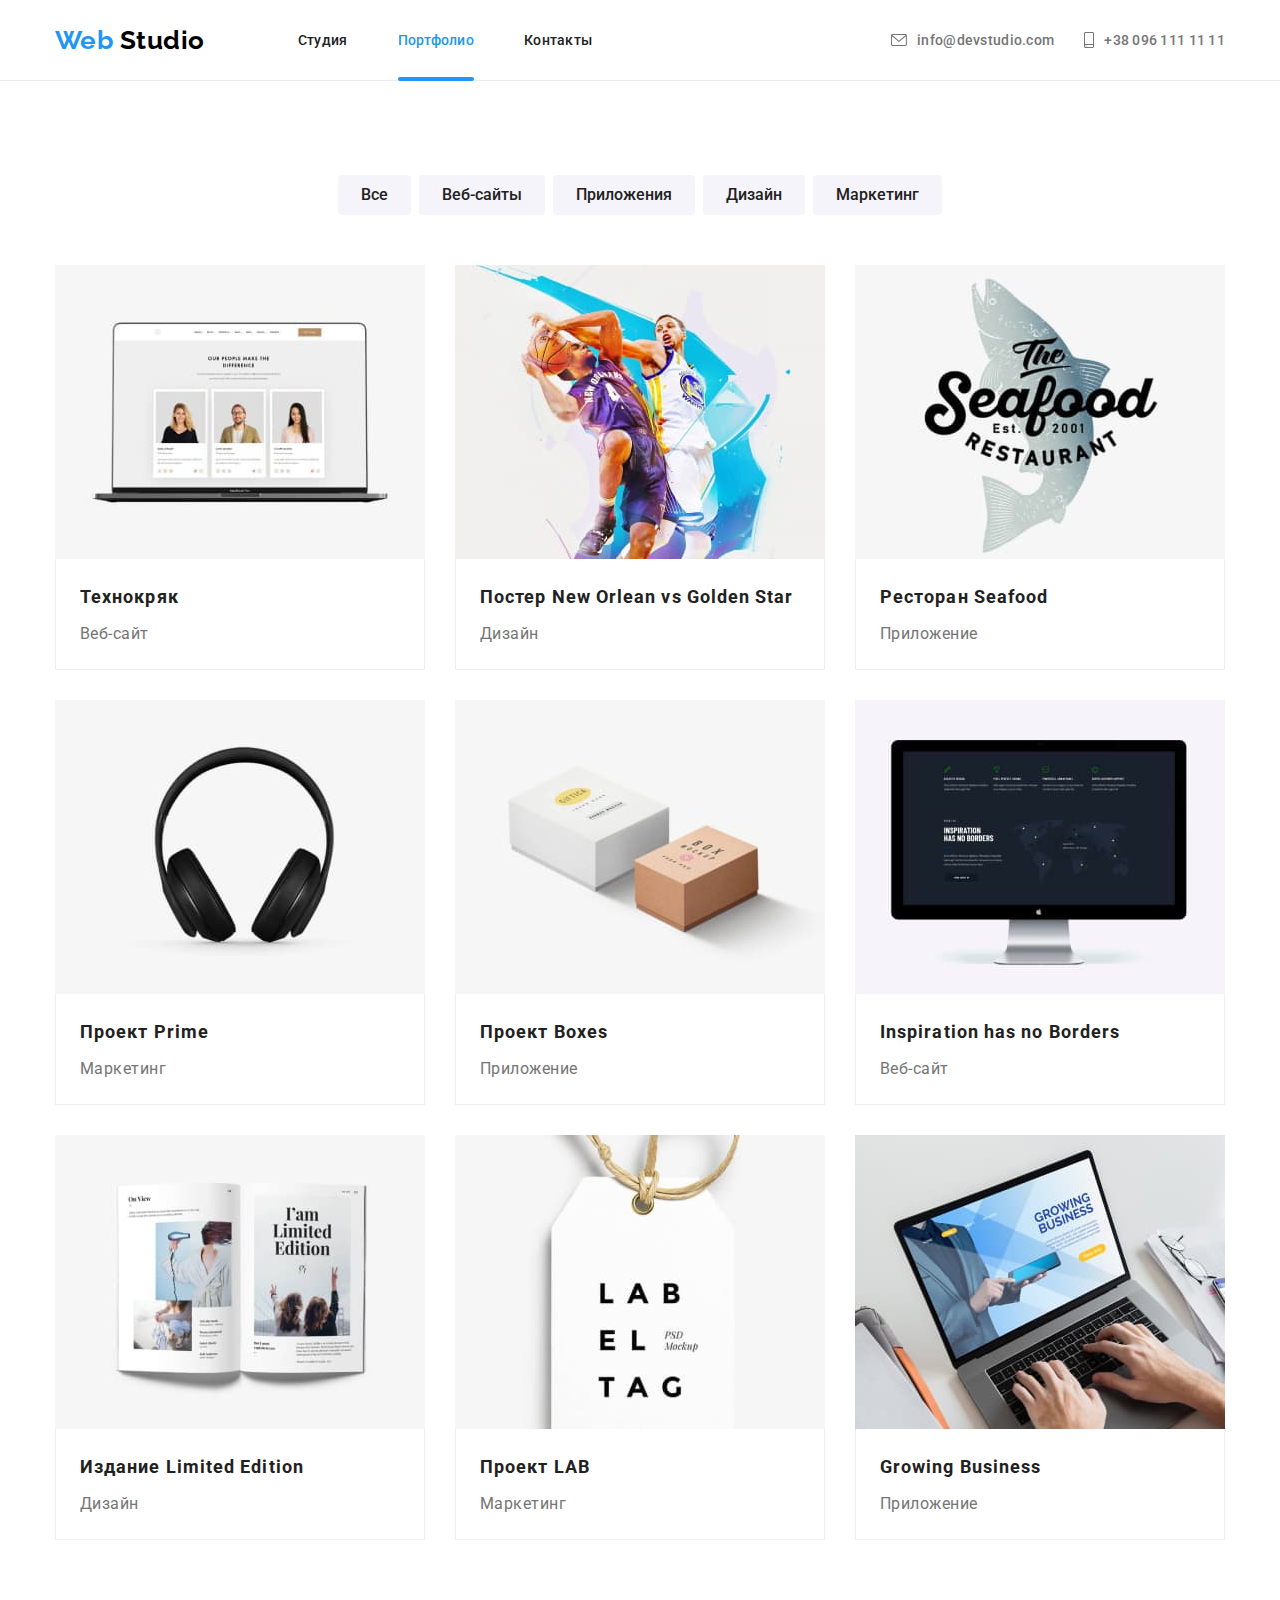
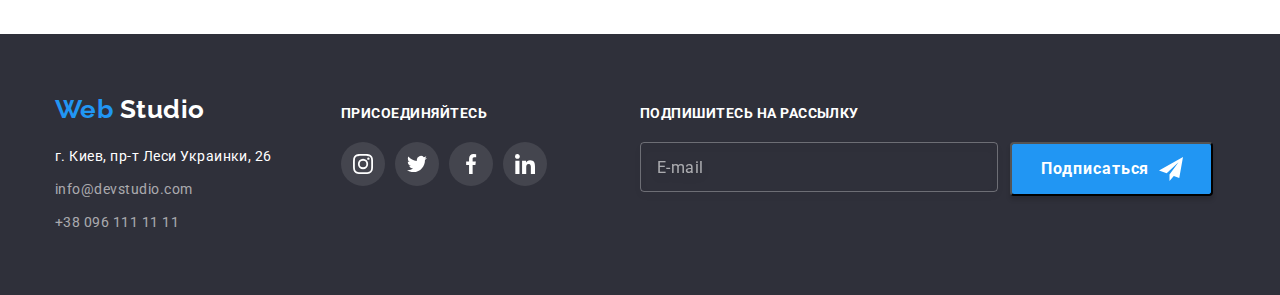
==== portfolio.html @ 5e55ab85 "1" ====
<!DOCTYPE html>
<html lang="ru">

<head>
    <meta charset="UTF-8" />
    <meta name="viewport" content="width=device-width, initial-scale=1.0" />
    <title>Portfolio</title>
    <link
        href="https://fonts.googleapis.com/css2?family=Raleway:wght@700&family=Roboto:wght@400;500;700;900&display=swap"
        rel="stylesheet" />
    <link rel="stylesheet" href="./css/main-portfolio.min.css">
</head>

<body>
    <header>
        <div class="container page-header">
            <nav class="header-nav">
                <a href="./index.html" class="logo-header logo"> <span>Web </span>Studio</a>
                <ul class="site-nav list">
                    <li class="item"><a href="./index.html" class="link">Студия</a></li>
                    <li class="item"><a href="./portfolio.html" class="link current">Портфолио</a></li>
                    <li class="item"><a href="#" class="link">Контакты</a></li>
                </ul>
            </nav>
            <ul class="contacts list">
                <li class="contacts item">
                    <a href="mailto:info@devstudio.com" class="link" target="_blank" rel="noopener noreferrer">
                        <svg class="contacts-icon envelope">
                            <use href="./images/sprite.svg#icon-envelope"></use>
                        </svg>
                        <span>info@devstudio.com</span>
                    </a>
                </li>
                <li class="contacts item">
                    <a href="tel:+380961111111" class="link" target="_blank" rel="noopener noreferrer">
                        <svg class="contacts-icon smartphone">
                            <use href="./images/sprite.svg#icon-smartphone"></use>
                        </svg>
                        <span>+38 096 111 11 11</span>
                    </a>
                </li>
            </ul>
        </div>
    </header>
    <main>
        <section class="portfolio container">
            <h1 hidden class="visually-hidden">Портфолио</h1>
            <!-- Фильтр -->
            <ul class="portfolio-filter list">
                <li class="item"><button type="button" class="btn">Все</button></li>
                <li class="item"><button type="button" class="btn">Веб-сайты</button></li>
                <li class="item"><button type="button" class="btn">Приложения</button></li>
                <li class="item"><button type="button" class="btn">Дизайн</button></li>
                <li class="item"><button type="button" class="btn">Маркетинг</button></li>
            </ul>
            <!-- Карточки -->
            <ul class="portolio-list list">
                <li class="portfolio-projects">
                    <a href="" target="_blank" rel="noopener noreferrer">
                        <div class="projects-thumb">
                            <img src="./images/project1.jpg" alt="Ноутбук" width="370" height="294" />
                            <p class="overlay">
                                Технокряк это современная площадка распространения коронавируса. Компании используют эту
                                платформу для цифрового шпионажа и атак на защищённые сервера конкурентов.
                            </p>
                        </div>
                        <div class="portfolio-projects-desc">
                            <h2 class="projects-title">Технокряк</h2>
                            <p class="projects-subtitle">Веб-сайт</p>
                        </div>
                    </a>
                </li>
                <li class="portfolio-projects">
                    <a href="" target="_blank" rel="noopener noreferrer">
                        <div class="projects-thumb">
                            <img src="./images/project2.jpg" alt="Постер Баскетбол" width="370" height="294" />
                            <p class="overlay">
                                Технокряк это современная площадка распространения коронавируса. Компании используют эту
                                платформу для цифрового шпионажа и атак на защищённые сервера конкурентов.
                            </p>
                        </div>
                        <div class="portfolio-projects-desc">
                            <h2 class="projects-title">Постер New Orlean vs Golden Star</h2>
                            <p class="projects-subtitle">Дизайн</p>
                        </div>
                    </a>
                </li>
                <li class="portfolio-projects">
                    <a href="" target="_blank" rel="noopener noreferrer">
                        <div class="projects-thumb">
                            <img src="./images/project3.jpg" alt="Рестран рыбный" width="370" height="294" />
                            <p class="overlay">
                                Технокряк это современная площадка распространения коронавируса. Компании используют эту
                                платформу для цифрового шпионажа и атак на защищённые сервера конкурентов.
                            </p>
                        </div>
                        <div class="portfolio-projects-desc">
                            <h2 class="projects-title">Ресторан Seafood</h2>
                            <p class="projects-subtitle">Приложение</p>
                        </div>
                    </a>
                </li>
                <li class="portfolio-projects">
                    <a href="" target="_blank" rel="noopener noreferrer">
                        <div class="projects-thumb">
                            <img src="./images/project4.jpg" alt="Наушники" width="370" height="294" />
                            <p class="overlay">
                                Технокряк это современная площадка распространения коронавируса. Компании используют эту
                                платформу для цифрового шпионажа и атак на защищённые сервера конкурентов.
                            </p>
                        </div>
                        <div class="portfolio-projects-desc">
                            <h2 class="projects-title">Проект Prime</h2>
                            <p class="projects-subtitle">Маркетинг</p>
                        </div>
                    </a>
                </li>
                <li class="portfolio-projects">
                    <a href="" target="_blank" rel="noopener noreferrer">
                        <div class="projects-thumb">
                            <img src="./images/project5.jpg" alt="Две коробки" width="370" height="294" />
                            <p class="overlay">
                                Технокряк это современная площадка распространения коронавируса. Компании используют эту
                                платформу для цифрового шпионажа и атак на защищённые сервера конкурентов.
                            </p>
                        </div>
                        <div class="portfolio-projects-desc">
                            <h2 class="projects-title">Проект Boxes</h2>
                            <p class="projects-subtitle">Приложение</p>
                        </div>
                    </a>
                </li>
                <li class="portfolio-projects">
                    <a href="" target="_blank" rel="noopener noreferrer">
                        <div class="projects-thumb">
                            <img src="./images/project6.jpg" alt="Монитор с темной заставкой" width="370"
                                height="294" />
                            <p class="overlay">
                                Технокряк это современная площадка распространения коронавируса. Компании используют эту
                                платформу для цифрового шпионажа и атак на защищённые сервера конкурентов.
                            </p>
                        </div>
                        <div class="portfolio-projects-desc">
                            <h2 class="projects-title">Inspiration has no Borders</h2>
                            <p class="projects-subtitle">Веб-сайт</p>
                        </div>
                    </a>
                </li>
                <li class="portfolio-projects">
                    <a href="" target="_blank" rel="noopener noreferrer">
                        <div class="projects-thumb">
                            <img src="./images/project7.jpg" alt="Развернутая книга" width="370" height="294" />
                            <p class="overlay">
                                Технокряк это современная площадка распространения коронавируса. Компании используют эту
                                платформу для цифрового шпионажа и атак на защищённые сервера конкурентов.
                            </p>
                        </div>
                        <div class="portfolio-projects-desc">
                            <h2 class="projects-title">Издание Limited Edition</h2>
                            <p class="projects-subtitle">Дизайн</p>
                        </div>
                    </a>
                </li>
                <li class="portfolio-projects">
                    <a href="" target="_blank" rel="noopener noreferrer">
                        <div class="projects-thumb">
                            <img src="./images/project8.jpg" alt="Бирка" width="370" height="294" />
                            <p class="overlay">
                                Технокряк это современная площадка распространения коронавируса. Компании используют эту
                                платформу для цифрового шпионажа и атак на защищённые сервера конкурентов.
                            </p>
                        </div>
                        <div class="portfolio-projects-desc">
                            <h2 class="projects-title">Проект LAB</h2>
                            <p class="projects-subtitle">Маркетинг</p>
                        </div>
                    </a>
                </li>
                <li class="portfolio-projects">
                    <a href="" target="_blank" rel="noopener noreferrer">
                        <div class="projects-thumb">
                            <img src="./images/project9.jpg" alt="Ноутбук" width="370" height="294" />
                            <p class="overlay">
                                Технокряк это современная площадка распространения коронавируса. Компании используют эту
                                платформу для цифрового шпионажа и атак на защищённые сервера конкурентов.
                            </p>
                        </div>
                        <div class="portfolio-projects-desc">
                            <h2 class="projects-title">Growing Business</h2>
                            <p class="projects-subtitle">Приложение</p>
                        </div>
                    </a>
                </li>
            </ul>
        </section>
    </main>

    <!-- Футер -->

    <footer class="footer">
        <div class="footer-flexbox container">
            <div class="footer-block-contacts">
                <div class="footer-address-contacts">
                    <a href="./" class="logo-footer logo"> <span>Web </span>Studio</a>
                    <address class="address">
                        <ul class="list">
                            <li class="address-item">г. Киев, пр-т Леси Украинки, 26</li>
                            <li class="address-contacts">
                                <a href="mailto:info@devstudio.com" class="link" target="_blank"
                                    rel="noopener noreferrer">
                                    info@devstudio.com
                                </a>
                            </li>
                            <li class="address-contacts">
                                <a href="tel:+380961111111" class="link" target="_blank" rel="noopener noreferrer">
                                    +38 096 111 11 11
                                </a>
                            </li>
                        </ul>
                    </address>
                </div>
                <div class="footer-social-contacts">
                    <p>
                        <b class="call-to-activity">Присоединяйтесь</b>
                    </p>
                    <ul class="footer-social-icons-list list">
                        <li class="footer-social-icons-item">
                            <a href="#" class="footer-social-icons-link" target="_blank" rel="noopener noreferrer"
                                aria-label="ссылка на Инстаграм">
                                <svg class="footer-social-icon" width="20" height="20">
                                    <use href="./images/sprite.svg#icon-instagram"></use>
                                </svg>
                            </a>
                        </li>
                        <li class="footer-social-icons-item">
                            <a href="#" class="footer-social-icons-link" target="_blank" rel="noopener norefferer"
                                aria-label="ссылка на Твиттер">
                                <svg class="footer-social-icon" width="20" height="20">
                                    <use href="./images/sprite.svg#icon-twitter"></use>
                                </svg>
                            </a>
                        </li>
                        <li class="footer-social-icons-item">
                            <a href="#" class="footer-social-icons-link" target="_blank" rel="noopener norefferer"
                                aria-label="ссылка на Фейсбук">
                                <svg class="footer-social-icon" width="20" height="20">
                                    <use href="./images/sprite.svg#icon-facebook"></use>
                                </svg>
                            </a>
                        </li>
                        <li class="footer-social-icons-item">
                            <a href="#" class="footer-social-icons-link" target="_blank" rel="noopener norefferer"
                                aria-label="ссылка на Линкэдин">
                                <svg class="footer-social-icon" width="20" height="20">
                                    <use href="./images/sprite.svg#icon-linkedin"></use>
                                </svg>
                            </a>
                        </li>
                    </ul>
                </div>
            </div>
            <div class="footer-form">
                <p>
                    <b class="call-to-activity">Подпишитесь на рассылку</b>
                </p>
                <div class="input-form">
                    <form class="mail-form">


                        <input class="form-input-mail" type="text" id="mail" placeholder="E-mail" />

                        <button type="submit" class="btn-footer">
                            Подписаться<svg class="icon-logo-thumb" width="24" height="24">
                                <use xlink:href="./images/symbol-defs.svg#icon-icon-send" />
                            </svg>
                        </button>
                    </form>
                </div>
            </div>
        </div>
    </footer>
</body>

</html>
---- css/main-portfolio.min.css ----
header{border-bottom:1px solid #ececec}header-header{display:flex;align-items:center}header-nav{display:flex;align-items:center}.logo-header{color:#000;margin-right:93px}.page-header{justify-content:space-between;flex-wrap:wrap;display:flex;align-items:center}.header-nav{display:flex;align-items:center}.site-nav{flex-wrap:wrap;display:flex}.site-nav .item:not(:last-child){margin-right:50px}.site-nav .link{padding-top:32px;padding-bottom:32px;font-weight:500;font-size:14px;line-height:1.143;letter-spacing:0.02em;color:#212121;transition:color 250ms cubic-bezier(0.4, 0, 0.2, 1)}.site-nav .current{position:relative;color:#2196f3}.site-nav .current::after{position:absolute;bottom:-1px;display:block;content:' ';border-radius:2px;width:100%;height:4px;background:#2196f3}.site-nav .link:hover,.site-nav .link:focus{color:#2196f3}.contacts{display:flex;margin-left:auto}.contacts .item+.item{margin-left:30px}.contacts .link{display:flex;align-items:center;font-weight:500;font-size:14px;line-height:1.143;letter-spacing:0.02em;color:#757575;transition:color 250ms cubic-bezier(0.4, 0, 0.2, 1)}.contacts .link:hover,.contacts .link:focus{color:#2196f3}.contacts-icon{margin-right:10px;fill:currentColor}.contacts-icon.envelope{width:16px;height:12px}.contacts-icon.smartphone{width:10px;height:16px}.btn{border:1px solid transparent;border-radius:4px;padding:6px 22px;font-weight:500;font-size:16px;line-height:1.625;text-align:center;color:#212121;background-color:#f5f4fa;cursor:pointer;transition:color 250ms cubic-bezier(0.4, 0, 0.2, 1),background-color 250ms cubic-bezier(0.4, 0, 0.2, 1),box-shadow 250ms cubic-bezier(0.4, 0, 0.2, 1)}.btn:hover,.btn:focus{background-color:#2196f3;color:#fff;box-shadow:0px 3px 1px rgba(0,0,0,0.1),0px 1px 2px rgba(0,0,0,0.08),0px 2px 2px rgba(0,0,0,0.12)}.footer{min-width:100%;background-color:#2f303a;color:#fff}.footer-flexbox{display:flex;align-items:baseline;padding-top:60px;padding-bottom:60px}.footer-block-contacts{margin-right:93px;display:flex;align-items:baseline}.footer-social-contacts{margin-left:69px}.footer p{margin-top:0;margin-bottom:20px}.footer-social-icons-list{display:flex;justify-content:center}.footer-social-icons-link{display:flex;justify-content:center;align-items:center;width:44px;height:44px;border-radius:50%;color:#fff;background-color:rgba(255,255,255,0.1);transition:background-color 250ms cubic-bezier(0.4, 0, 0.2, 1)}.footer-social-icons-link:not(:last-child){margin-right:10px}.footer-social-icons-link:hover,.footer-social-icons-link:focus{background-color:#2196f3}.footer-social-icon{fill:currentColor}.logo-footer{margin-bottom:20px;color:#fff}.address>.list{font-weight:400;font-size:14px;line-height:1.714}.address-contacts .link{margin-right:70px;margin-top:9px;color:rgba(255,255,255,0.6);transition:color 250ms cubic-bezier(0.4, 0, 0.2, 1)}.address-contacts .link:hover,.address-contacts .link:focus{color:#2196f3}.call-to-activity{font-weight:700;font-size:14px;line-height:1.143;text-transform:uppercase}.footer-social-icons-link{display:flex;align-items:center;width:44px;height:44px;border-radius:50%;color:#fff;background-color:rgba(255,255,255,0.1);transition:background-color 250ms cubic-bezier(0.4, 0, 0.2, 1)}.footer-social-icons-link:hover,.footer-social-icons-link:focus{background-color:#2196f3}.footer-social-icons-item:not(:last-child){margin-right:10px}.footer-social-icon{fill:currentColor}.input-form{display:flex}.email-input{display:flex;align-items:center;border-radius:4px;padding:15px 295px 16px 15px;margin-right:12px;font-weight:400;font-size:16px;line-height:1.25;color:rgba(255,255,255,0.6);border:1px solid rgba(255,255,255,0.3)}.btn-footer{display:flex;align-items:center;min-width:200px;min-height:50px;padding:10px 28px 10px 29px;border-radius:4px;font-weight:700;font-size:16px;line-height:1.875;text-align:center;letter-spacing:0.06em;color:#fff;background:#2196f3;box-shadow:0px 4px 4px rgba(0,0,0,0.15);cursor:pointer}.icon-logo-thumb{justify-content:center;align-items:center;fill:#fff;margin-left:10px}html{box-sizing:border-box}*,*::before,*::after{box-sizing:inherit}body{font-family:'Roboto', sans-serif;letter-spacing:0.03em}a{display:block;text-decoration:none}address{font-style:normal}address>.list{font-weight:400;font-size:14px;line-height:1.714}address-contacts .link{margin-top:9px;color:rgba(255,255,255,0.6);transition:color 250ms cubic-bezier(0.4, 0, 0.2, 1)}address-contacts .link:hover,address-contacts .link:focus{color:#2196f3}img{display:block}.list{list-style:none;padding:0;margin:0}.container{max-width:1200px;margin-right:auto;margin-left:auto;padding-right:15px;padding-left:15px}.logo{font-family:'Raleway', sans-serif;font-weight:700;font-size:26px;line-height:1.192}.logo span{color:#2196f3}.section-title{margin-top:0;font-weight:bold;font-size:36px;line-height:1.167;text-align:center;color:#212121}.features-title{margin-top:30px;margin-bottom:10px;font-weight:700;font-size:14px;line-height:1.143;text-transform:uppercase;color:#212121}.projects-title{font-weight:700;font-size:18px;line-height:2;letter-spacing:0.06em;color:#212121}.projects-subtitle{font-weight:400;font-size:16px;line-height:1.875;color:#757575}.social-icons-list{flex-wrap:wrap;display:flex;justify-content:center}.social-icons-link{display:flex;justify-content:center;align-items:center;width:44px;height:44px;border-radius:50%;color:#afb1b8;background-color:transparent;transition:color 250ms cubic-bezier(0.4, 0, 0.2, 1),background-color 250ms cubic-bezier(0.4, 0, 0.2, 1)}.social-icons-link:hover,.social-icons-link:focus{color:#fff;background-color:#2196f3}.social-icons-item:not(:last-child){margin-right:10px}.social-icon{fill:currentColor}/*! normalize.css v8.0.1 | MIT License | github.com/necolas/normalize.css */html{line-height:1.15;-webkit-text-size-adjust:100%}body{margin:0}main{display:block}h1{font-size:2em;margin:0.67em 0}hr{box-sizing:content-box;height:0;overflow:visible}pre{font-family:monospace, monospace;font-size:1em}a{background-color:transparent}abbr[title]{border-bottom:none;text-decoration:underline;text-decoration:underline dotted}b,strong{font-weight:bolder}code,kbd,samp{font-family:monospace, monospace;font-size:1em}small{font-size:80%}sub,sup{font-size:75%;line-height:0;position:relative;vertical-align:baseline}sub{bottom:-0.25em}sup{top:-0.5em}img{border-style:none}button,input,optgroup,select,textarea{font-family:inherit;font-size:100%;line-height:1.15;margin:0}button,input{overflow:visible}button,select{text-transform:none}button,[type="button"],[type="reset"],[type="submit"]{-webkit-appearance:button}button::-moz-focus-inner,[type="button"]::-moz-focus-inner,[type="reset"]::-moz-focus-inner,[type="submit"]::-moz-focus-inner{border-style:none;padding:0}button:-moz-focusring,[type="button"]:-moz-focusring,[type="reset"]:-moz-focusring,[type="submit"]:-moz-focusring{outline:1px dotted ButtonText}fieldset{padding:0.35em 0.75em 0.625em}legend{box-sizing:border-box;color:inherit;display:table;max-width:100%;padding:0;white-space:normal}progress{vertical-align:baseline}textarea{overflow:auto}[type="checkbox"],[type="radio"]{box-sizing:border-box;padding:0}[type="number"]::-webkit-inner-spin-button,[type="number"]::-webkit-outer-spin-button{height:auto}[type="search"]{-webkit-appearance:textfield;outline-offset:-2px}[type="search"]::-webkit-search-decoration{-webkit-appearance:none}::-webkit-file-upload-button{-webkit-appearance:button;font:inherit}details{display:block}summary{display:list-item}template{display:none}[hidden]{display:none}section{padding-top:94px;padding-bottom:94px}.hero{display:flex;max-width:100%;min-height:600px;margin-left:auto;margin-right:auto;background-color:#757575;background-image:linear-gradient(to right, rgba(47,48,58,0.4), rgba(47,48,58,0.4)),url(../images/hero-img.jpg);background-repeat:no-repeat;background-position:center;background-size:cover}.hero-container{display:flex;flex-wrap:wrap;justify-content:center;max-width:696px;margin:auto}.hero-title{margin-top:0;margin-bottom:30px;font-weight:900;font-size:44px;line-height:1.364;letter-spacing:0.06em;text-align:center;text-transform:uppercase;color:#fff}.portfolio-filter{flex-wrap:wrap;display:flex;justify-content:center;margin-bottom:50px}.portfolio-filter .item:not(:last-child){margin-right:8px}.portolio-list{display:flex;flex-wrap:wrap}.list>.portfolio-projects:not(:nth-child(3n)){margin-right:30px}.list>.portfolio-projects:not(:nth-last-child(-n+3)){margin-bottom:30px}.portfolio-projects{width:370px;transition:box-shadow 250ms cubic-bezier(0.4, 0, 0.2, 1)}.portfolio-projects:hover,.portfolio-projects:focus{box-shadow:0px 1px 1px rgba(0,0,0,0.12),0px 4px 4px rgba(0,0,0,0.06),1px 4px 6px rgba(0,0,0,0.16)}.portfolio-projects h2{margin-top:0;margin-bottom:4px}.portfolio-projects p{margin-top:0;margin-bottom:0}.portfolio-projects .overlay{position:absolute;top:0;right:0;bottom:0;left:0;transform:translateY(100%);padding:63px 24px;font-weight:400;font-size:18px;line-height:1.556;color:#fff;background:rgba(33,150,243,0.9);transition:transform 250ms cubic-bezier(0.4, 0, 0.2, 1)}.portfolio-projects:hover .overlay,.portfolio-projects:focus .overlay{transform:translateY(0)}.projects-thumb{position:relative;overflow:hidden}.portfolio-projects-desc{padding:20px 24px;background-color:#fff;border-right:1px solid #eee;border-bottom:1px solid #eee;border-left:1px solid #eee}.modal-icon{fill:currentColor}.section-title-top{margin-top:0;margin-bottom:30px;font-size:20px;letter-spacing:0.03em}.modal-title-box{display:flex;flex-direction:column;margin:0 auto}.contact-form-massage{padding:12px 16px;width:100%;height:120px;background:#fff;border-radius:4px;resize:none;border:1px solid rgba(33,33,33,0.2);box-sizing:border-box;outline:none}.form-input-mail::-webkit-input-placeholder{font-family:Roboto;font-style:normal;font-weight:normal;font-size:16px;line-height:20px;display:flex;align-items:center;letter-spacing:0.03em;color:rgba(255,255,255,0.6)}.contact-form-text{padding-left:42px;width:100%;height:40px;background:#FFFFFF;border-radius:4px;resize:none;border:1px solid rgba(33,33,33,0.2);box-sizing:border-box;outline:none}.contact-form-text:hover,.contact-form-text:focus{border-color:#2196f3}.contact-form-text:focus ~ .icon-form-input,.contact-form-text:hover ~ .icon-form-input{fill:#2196f3}.text-dec-label{position:absolute;font-family:Roboto;font-style:normal;font-weight:normal;font-size:12px;line-height:14px;letter-spacing:0.01em;color:#757575;transform:translateY(-100%);top:-4px}.accept-text-desc{display:inline;font-family:Roboto;font-style:normal;font-weight:normal;font-size:14px;line-height:13px;letter-spacing:0.03em;border-bottom:2px solid var --accept-color;color:#2196f3}.confirmation{justify-content:center;display:flex;align-items:center}.confirmation-title{font-family:Roboto;font-style:normal;font-weight:normal;font-size:14px;line-height:24px;letter-spacing:0.03em;color:#757575}.confirmation::before{content:"";width:16px;height:15px;background:url(../images/vector-box.svg);margin-right:7px}.icon-form-input{top:11px;left:12px;position:absolute;width:18px;height:18px;justify-content:center;align-items:center;fill:#212121}.modal-form-field{max-height:120px;position:relative}.modal-form-field:not(:nth-child(6)){margin-bottom:28px;position:relative}.modal-form-confirmation{margin-top:20px;margin-bottom:30px;position:relative}.contact-form-massage:hover,.contact-form-massage:focus{border-color:#2196f3}.modal-form-field:hover,.modal-form-field:focus{color:#2196f3}.contact-form-input:checked+.confirmation::before{background-image:url(../images/icon-check.svg)}.contact-form-input:checked+.confirmation .confirmation-title{color:#2196f3}.form-input-label{display:flex;position:absolute;color:rgba(255,255,255,0.6);top:50%;left:16px;transform:translateY(-50%)}.mail-form{flex-wrap:wrap;display:flex}.input-container{display:flex;position:relative;justify-content:center;margin-right:12px}.form-input-mail{margin-right:12px;color:white;padding:15px 0 15px 16px;background-color:transparent;border:1px solid rgba(255,255,255,0.3);box-sizing:border-box;filter:drop-shadow(0px 4px 4px rgba(0,0,0,0.15));border-radius:4px;width:358px;height:50px}.form-input-mail:focus+form-input-label{opacity:0}
/*# sourceMappingURL=main-portfolio.min.css.map */
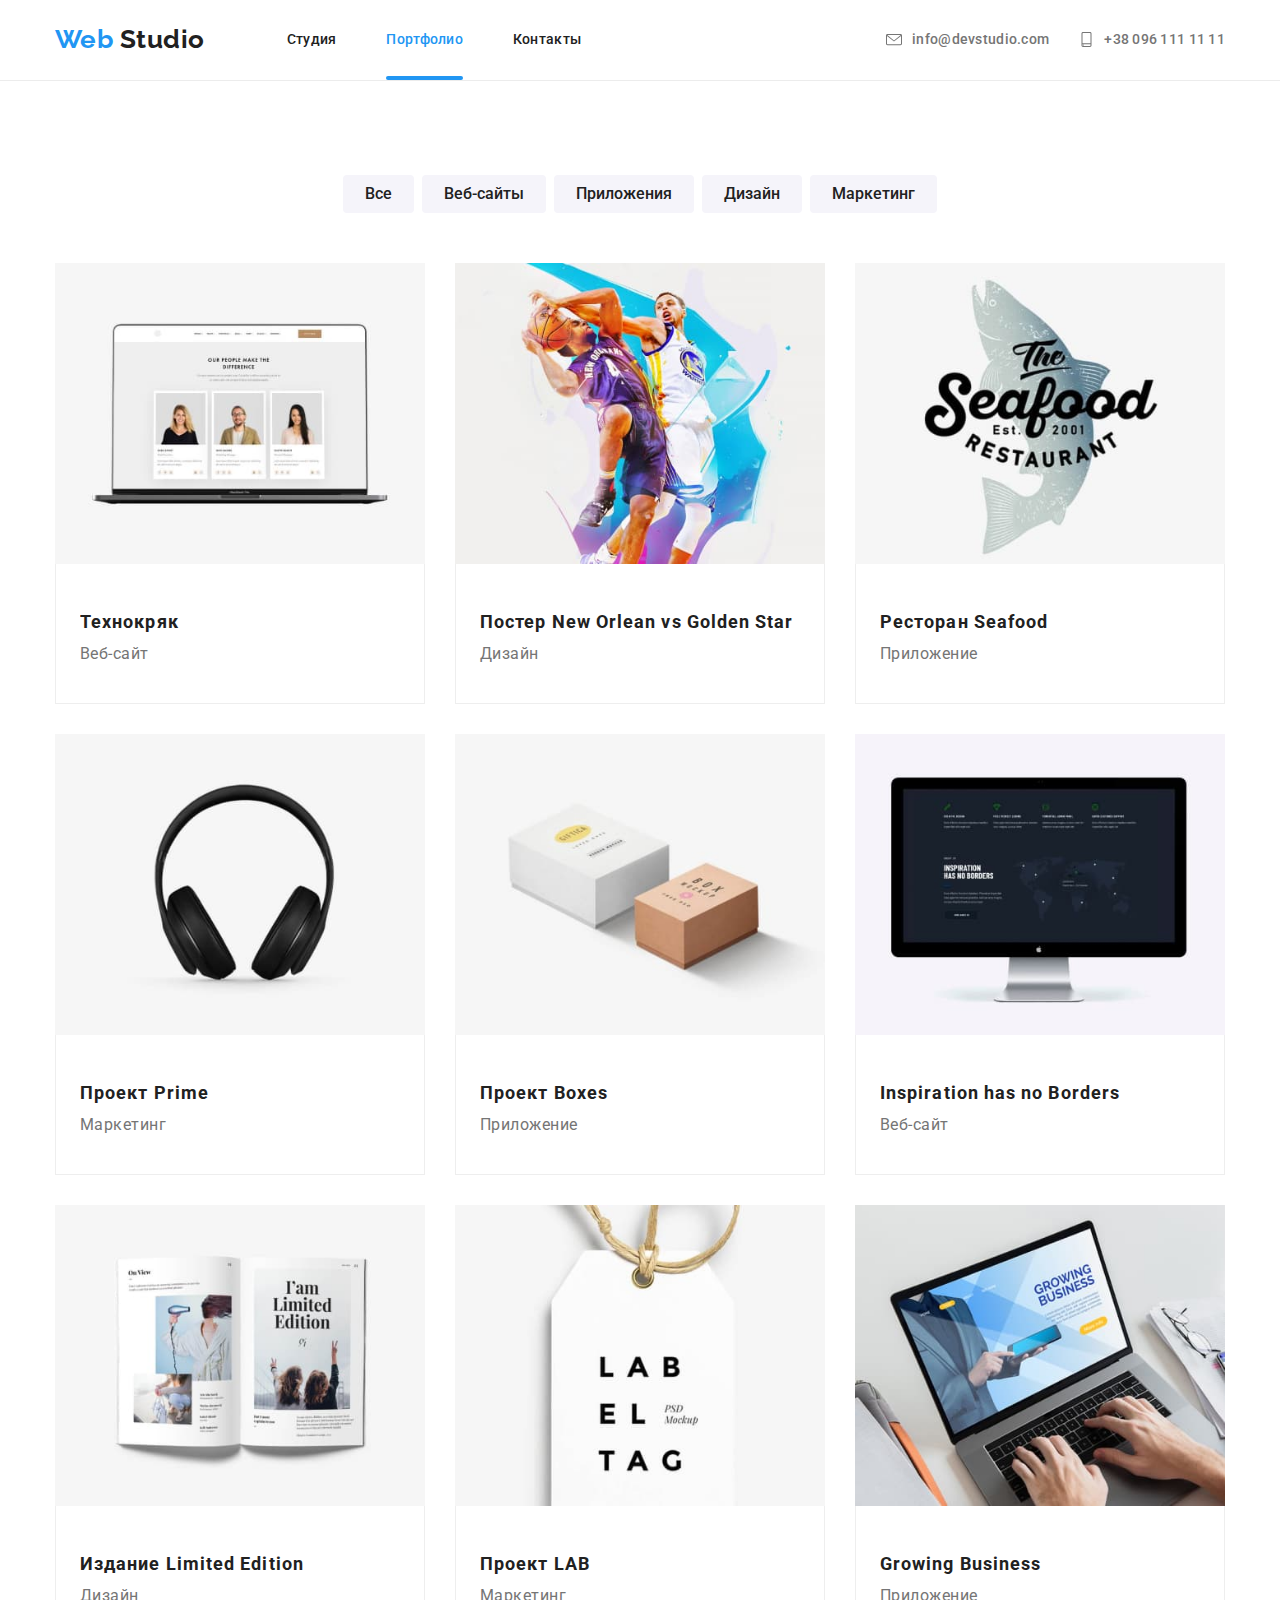
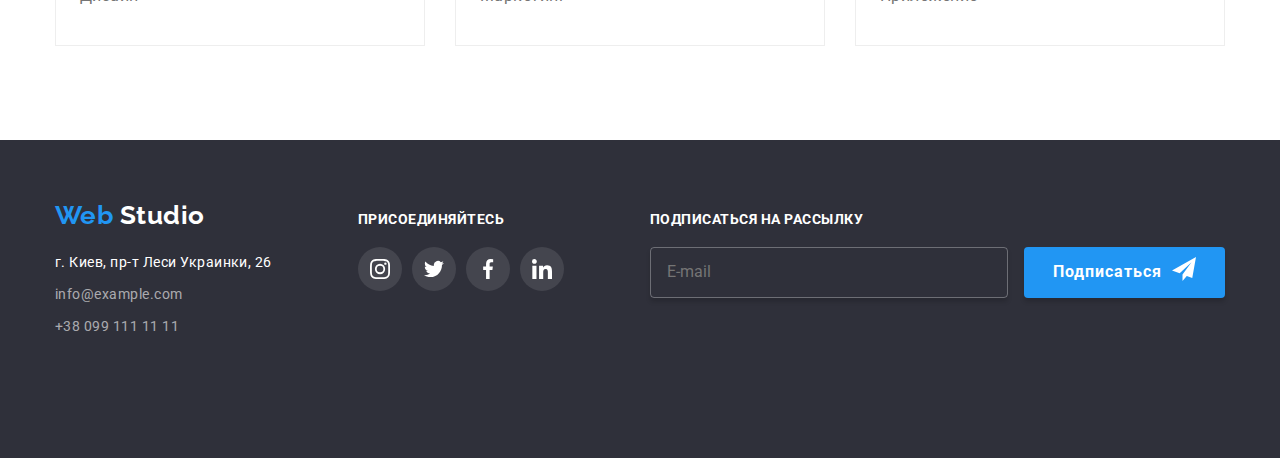
==== commit 2dcedbb5: "1" ====
--- a/portfolio.html
+++ b/portfolio.html
@@ -1,284 +1,404 @@
 <!DOCTYPE html>
 <html lang="ru">
-
-<head>
+  <head>
     <meta charset="UTF-8" />
     <meta name="viewport" content="width=device-width, initial-scale=1.0" />
-    <title>Portfolio</title>
-    <link
-        href="https://fonts.googleapis.com/css2?family=Raleway:wght@700&family=Roboto:wght@400;500;700;900&display=swap"
-        rel="stylesheet" />
-    <link rel="stylesheet" href="./css/main-portfolio.min.css">
-</head>
-
-<body>
-    <header>
-        <div class="container page-header">
-            <nav class="header-nav">
-                <a href="./index.html" class="logo-header logo"> <span>Web </span>Studio</a>
-                <ul class="site-nav list">
-                    <li class="item"><a href="./index.html" class="link">Студия</a></li>
-                    <li class="item"><a href="./portfolio.html" class="link current">Портфолио</a></li>
-                    <li class="item"><a href="#" class="link">Контакты</a></li>
-                </ul>
-            </nav>
-            <ul class="contacts list">
-                <li class="contacts item">
-                    <a href="mailto:info@devstudio.com" class="link" target="_blank" rel="noopener noreferrer">
-                        <svg class="contacts-icon envelope">
-                            <use href="./images/sprite.svg#icon-envelope"></use>
-                        </svg>
-                        <span>info@devstudio.com</span>
-                    </a>
-                </li>
-                <li class="contacts item">
-                    <a href="tel:+380961111111" class="link" target="_blank" rel="noopener noreferrer">
-                        <svg class="contacts-icon smartphone">
-                            <use href="./images/sprite.svg#icon-smartphone"></use>
-                        </svg>
-                        <span>+38 096 111 11 11</span>
-                    </a>
-                </li>
+    <title>Document</title>
+    <link rel="stylesheet" href="./css/main.min.css" />
+  </head>
+
+  <body class="page">
+    <!-- header -->
+    <header class="head">
+      <div class="container header">
+        <nav class="main-nav">
+          <a href="" class="logo logo-main">
+            Web <span class="item">Studio</span>
+          </a>
+
+          <button
+            type="button"
+            class="menu-burger"
+            aria-expanded="false"
+            aria-controls="menu-container"
+            data-menu-button
+          >
+            <svg
+              width="40"
+              height="40"
+              aria-label="Переключатель мобильного меню"
+            >
+              <use
+                class="icon-cross"
+                href="./images/symbol-defs.svg#close-burger"
+              ></use>
+              <use
+                class="icon-menu"
+                href="./images/symbol-defs.svg#menu-burger"
+              ></use>
+            </svg>
+          </button>
+
+          <div class="menu-container" id="menu-container" data-menu>
+            <ul class="site-nav">
+              <li class="item">
+                <a href="./index.html" class="link">
+                  Студия
+                </a>
+              </li>
+              <li class="item">
+                <a href="" class="link current">Портфолио</a>
+              </li>
+              <li class="item">
+                <a href="" class="link">Контакты</a>
+              </li>
             </ul>
+
+            <ul class="contacts-header">
+              <li class="item">
+                <a
+                  href="mailto:info@devstudio.com"
+                  class="link"
+                  aria-label="Написать"
+                >
+                  <svg class="mail-icon">
+                    <use href="./images/symbol-defs.svg#mail-icon"></use>
+                  </svg>
+                  info@devstudio.com
+                </a>
+              </li>
+              <li class="item">
+                <a href="tel:+380991111111" class="link" aria-label="Позвонить">
+                  <svg class="phone-icon">
+                    <use href="./images/symbol-defs.svg#phone-icon"></use>
+                  </svg>
+                  +38 096 111 11 11</a
+                >
+              </li>
+            </ul>
+          </div>
+        </nav>
+      </div>
+    </header>
+
+    <main>
+      <h1 class="portfolio-header">Портфолио</h1>
+      <section class="section portfolio-container">
+        <div class="container">
+          <ul class="portfolio-filter">
+            <li class="item">
+              <button type="button" class="filter-button">Все</button>
+            </li>
+            <li class="item">
+              <button type="button" class="filter-button">Веб-сайты</button>
+            </li>
+            <li class="item">
+              <button type="button" class="filter-button">Приложения</button>
+            </li>
+            <li class="item">
+              <button type="button" class="filter-button">Дизайн</button>
+            </li>
+            <li class="item">
+              <button type="button" class="filter-button">Маркетинг</button>
+            </li>
+          </ul>
+
+          <h2 class="title-hidden">Примеры работ</h2>
+          <ul class="examples">
+            <li class="item">
+              <a href="">
+                <div class="thumb">
+                  <img
+                    srcset="
+                      ./images/technokrjak-450.jpg    1x,
+                      ./images/technokrjak-450@2x.jpg 2x
+                    "
+                    src="./images/technokrjak-450.jpg"
+                    alt="Технокряк"
+                  />
+                  <p class="examples-text">
+                    Технокряк это современная площадка распространения
+                    коронавируса. Компании используют эту платформу для
+                    цифрового шпионажа и атак на защищённые сервера конкурентов.
+                  </p>
+                </div>
+                <div class="description">
+                  <h3 class="title">Технокряк</h3>
+                  <p class="examples-description">Веб-сайт</p>
+                </div>
+              </a>
+            </li>
+            <li class="item">
+              <a href="">
+                <div class="thumb">
+                  <img
+                    srcset="
+                      ./images/new_orlean-450.jpg    1x,
+                      ./images/new_orlean-450@2x.jpg 2x
+                    "
+                    src="./images/new_orlean-450.jpg"
+                    alt="New Orlean vs Golden Stars"
+                  />
+                  <p class="examples-text">
+                    Технокряк это современная площадка распространения
+                    коронавируса. Компании используют эту платформу для
+                    цифрового шпионажа и атак на защищённые сервера конкурентов.
+                  </p>
+                </div>
+                <div class="description">
+                  <h3 class="title">Постер New Orlean vs Golden Star</h3>
+                  <p class="examples-description">Дизайн</p>
+                </div>
+              </a>
+            </li>
+            <li class="item">
+              <a href="">
+                <div class="thumb">
+                  <img
+                    srcset="
+                      ./images/seafood-450.jpg    1x,
+                      ./images/seafood-450@2x.jpg 2x
+                    "
+                    src="./images/seafood-450.jpg"
+                    alt="Ресторан Seafood"
+                  />
+                  <p class="examples-text">
+                    Технокряк это современная площадка распространения
+                    коронавируса. Компании используют эту платформу для
+                    цифрового шпионажа и атак на защищённые сервера конкурентов.
+                  </p>
+                </div>
+                <div class="description">
+                  <h3 class="title">Ресторан Seafood</h3>
+                  <p class="examples-description">Приложение</p>
+                </div>
+              </a>
+            </li>
+            <li class="item">
+              <a href="">
+                <div class="thumb">
+                  <img
+                    srcset="
+                      ./images/prime-450.jpg    1x,
+                      ./images/prime-450@2x.jpg 2x
+                    "
+                    src="./images/prime-450.jpg"
+                    alt="Проект Prime"
+                  />
+                  <p class="examples-text">
+                    Технокряк это современная площадка распространения
+                    коронавируса. Компании используют эту платформу для
+                    цифрового шпионажа и атак на защищённые сервера конкурентов.
+                  </p>
+                </div>
+                <div class="description">
+                  <h3 class="title">Проект Prime</h3>
+                  <p class="examples-description">Маркетинг</p>
+                </div>
+              </a>
+            </li>
+            <li class="item">
+              <a href="">
+                <div class="thumb">
+                  <img
+                    srcset="
+                      ./images/boxes-450.jpg    1x,
+                      ./images/boxes-450@2x.jpg 2x
+                    "
+                    src="./images/boxes-450.jpg"
+                    alt="Проект Boxes"
+                  />
+                  <p class="examples-text">
+                    Технокряк это современная площадка распространения
+                    коронавируса. Компании используют эту платформу для
+                    цифрового шпионажа и атак на защищённые сервера конкурентов.
+                  </p>
+                </div>
+                <div class="description">
+                  <h3 class="title">Проект Boxes</h3>
+                  <p class="examples-description">Приложение</p>
+                </div>
+              </a>
+            </li>
+            <li class="item">
+              <a href="">
+                <div class="thumb">
+                  <img
+                    srcset="
+                      ./images/inspiration-450.jpg    1x,
+                      ./images/inspiration-450@2x.jpg 2x
+                    "
+                    src="./images/inspiration-450.jpg"
+                    alt="Inspiration has no Borders"
+                  />
+                  <p class="examples-text">
+                    Технокряк это современная площадка распространения
+                    коронавируса. Компании используют эту платформу для
+                    цифрового шпионажа и атак на защищённые сервера конкурентов.
+                  </p>
+                </div>
+                <div class="description">
+                  <h3 class="title">Inspiration has no Borders</h3>
+                  <p class="examples-description">Веб-сайт</p>
+                </div>
+              </a>
+            </li>
+            <li class="item">
+              <a href="">
+                <div class="thumb">
+                  <img
+                    srcset="
+                      ./images/limited-edition-450.jpg    1x,
+                      ./images/limited-edition-450@2x.jpg 2x
+                    "
+                    src="./images/limited-edition-450.jpg"
+                    alt="Издание Limited Edition"
+                  />
+                  <p class="examples-text">
+                    Технокряк это современная площадка распространения
+                    коронавируса. Компании используют эту платформу для
+                    цифрового шпионажа и атак на защищённые сервера конкурентов.
+                  </p>
+                </div>
+                <div class="description">
+                  <h3 class="title">Издание Limited Edition</h3>
+                  <p class="examples-description">Дизайн</p>
+                </div>
+              </a>
+            </li>
+            <li class="item">
+              <a href="">
+                <div class="thumb">
+                  <img
+                    srcset="./images/lab-450.jpg 1x, ./images/lab-450@2x.jpg 2x"
+                    src="./images/lab-450.jpg"
+                    alt="Проект LAB"
+                  />
+                  <p class="examples-text">
+                    Технокряк это современная площадка распространения
+                    коронавируса. Компании используют эту платформу для
+                    цифрового шпионажа и атак на защищённые сервера конкурентов.
+                  </p>
+                </div>
+                <div class="description">
+                  <h3 class="title">Проект LAB</h3>
+                  <p class="examples-description">Маркетинг</p>
+                </div>
+              </a>
+            </li>
+            <li class="item">
+              <a href="">
+                <div class="thumb">
+                  <img
+                    srcset="
+                      ./images/business-450.jpg    1x,
+                      ./images/business-450@2x.jpg 2x
+                    "
+                    src="./images/business-450.jpg"
+                    alt="Growing Business"
+                  />
+                  <p class="examples-text">
+                    Технокряк это современная площадка распространения
+                    коронавируса. Компании используют эту платформу для
+                    цифрового шпионажа и атак на защищённые сервера конкурентов.
+                  </p>
+                </div>
+                <div class="description">
+                  <h3 class="title">Growing Business</h3>
+                  <p class="examples-description">Приложение</p>
+                </div>
+              </a>
+            </li>
+          </ul>
         </div>
-    </header>
-    <main>
-        <section class="portfolio container">
-            <h1 hidden class="visually-hidden">Портфолио</h1>
-            <!-- Фильтр -->
-            <ul class="portfolio-filter list">
-                <li class="item"><button type="button" class="btn">Все</button></li>
-                <li class="item"><button type="button" class="btn">Веб-сайты</button></li>
-                <li class="item"><button type="button" class="btn">Приложения</button></li>
-                <li class="item"><button type="button" class="btn">Дизайн</button></li>
-                <li class="item"><button type="button" class="btn">Маркетинг</button></li>
-            </ul>
-            <!-- Карточки -->
-            <ul class="portolio-list list">
-                <li class="portfolio-projects">
-                    <a href="" target="_blank" rel="noopener noreferrer">
-                        <div class="projects-thumb">
-                            <img src="./images/project1.jpg" alt="Ноутбук" width="370" height="294" />
-                            <p class="overlay">
-                                Технокряк это современная площадка распространения коронавируса. Компании используют эту
-                                платформу для цифрового шпионажа и атак на защищённые сервера конкурентов.
-                            </p>
-                        </div>
-                        <div class="portfolio-projects-desc">
-                            <h2 class="projects-title">Технокряк</h2>
-                            <p class="projects-subtitle">Веб-сайт</p>
-                        </div>
-                    </a>
-                </li>
-                <li class="portfolio-projects">
-                    <a href="" target="_blank" rel="noopener noreferrer">
-                        <div class="projects-thumb">
-                            <img src="./images/project2.jpg" alt="Постер Баскетбол" width="370" height="294" />
-                            <p class="overlay">
-                                Технокряк это современная площадка распространения коронавируса. Компании используют эту
-                                платформу для цифрового шпионажа и атак на защищённые сервера конкурентов.
-                            </p>
-                        </div>
-                        <div class="portfolio-projects-desc">
-                            <h2 class="projects-title">Постер New Orlean vs Golden Star</h2>
-                            <p class="projects-subtitle">Дизайн</p>
-                        </div>
-                    </a>
-                </li>
-                <li class="portfolio-projects">
-                    <a href="" target="_blank" rel="noopener noreferrer">
-                        <div class="projects-thumb">
-                            <img src="./images/project3.jpg" alt="Рестран рыбный" width="370" height="294" />
-                            <p class="overlay">
-                                Технокряк это современная площадка распространения коронавируса. Компании используют эту
-                                платформу для цифрового шпионажа и атак на защищённые сервера конкурентов.
-                            </p>
-                        </div>
-                        <div class="portfolio-projects-desc">
-                            <h2 class="projects-title">Ресторан Seafood</h2>
-                            <p class="projects-subtitle">Приложение</p>
-                        </div>
-                    </a>
-                </li>
-                <li class="portfolio-projects">
-                    <a href="" target="_blank" rel="noopener noreferrer">
-                        <div class="projects-thumb">
-                            <img src="./images/project4.jpg" alt="Наушники" width="370" height="294" />
-                            <p class="overlay">
-                                Технокряк это современная площадка распространения коронавируса. Компании используют эту
-                                платформу для цифрового шпионажа и атак на защищённые сервера конкурентов.
-                            </p>
-                        </div>
-                        <div class="portfolio-projects-desc">
-                            <h2 class="projects-title">Проект Prime</h2>
-                            <p class="projects-subtitle">Маркетинг</p>
-                        </div>
-                    </a>
-                </li>
-                <li class="portfolio-projects">
-                    <a href="" target="_blank" rel="noopener noreferrer">
-                        <div class="projects-thumb">
-                            <img src="./images/project5.jpg" alt="Две коробки" width="370" height="294" />
-                            <p class="overlay">
-                                Технокряк это современная площадка распространения коронавируса. Компании используют эту
-                                платформу для цифрового шпионажа и атак на защищённые сервера конкурентов.
-                            </p>
-                        </div>
-                        <div class="portfolio-projects-desc">
-                            <h2 class="projects-title">Проект Boxes</h2>
-                            <p class="projects-subtitle">Приложение</p>
-                        </div>
-                    </a>
-                </li>
-                <li class="portfolio-projects">
-                    <a href="" target="_blank" rel="noopener noreferrer">
-                        <div class="projects-thumb">
-                            <img src="./images/project6.jpg" alt="Монитор с темной заставкой" width="370"
-                                height="294" />
-                            <p class="overlay">
-                                Технокряк это современная площадка распространения коронавируса. Компании используют эту
-                                платформу для цифрового шпионажа и атак на защищённые сервера конкурентов.
-                            </p>
-                        </div>
-                        <div class="portfolio-projects-desc">
-                            <h2 class="projects-title">Inspiration has no Borders</h2>
-                            <p class="projects-subtitle">Веб-сайт</p>
-                        </div>
-                    </a>
-                </li>
-                <li class="portfolio-projects">
-                    <a href="" target="_blank" rel="noopener noreferrer">
-                        <div class="projects-thumb">
-                            <img src="./images/project7.jpg" alt="Развернутая книга" width="370" height="294" />
-                            <p class="overlay">
-                                Технокряк это современная площадка распространения коронавируса. Компании используют эту
-                                платформу для цифрового шпионажа и атак на защищённые сервера конкурентов.
-                            </p>
-                        </div>
-                        <div class="portfolio-projects-desc">
-                            <h2 class="projects-title">Издание Limited Edition</h2>
-                            <p class="projects-subtitle">Дизайн</p>
-                        </div>
-                    </a>
-                </li>
-                <li class="portfolio-projects">
-                    <a href="" target="_blank" rel="noopener noreferrer">
-                        <div class="projects-thumb">
-                            <img src="./images/project8.jpg" alt="Бирка" width="370" height="294" />
-                            <p class="overlay">
-                                Технокряк это современная площадка распространения коронавируса. Компании используют эту
-                                платформу для цифрового шпионажа и атак на защищённые сервера конкурентов.
-                            </p>
-                        </div>
-                        <div class="portfolio-projects-desc">
-                            <h2 class="projects-title">Проект LAB</h2>
-                            <p class="projects-subtitle">Маркетинг</p>
-                        </div>
-                    </a>
-                </li>
-                <li class="portfolio-projects">
-                    <a href="" target="_blank" rel="noopener noreferrer">
-                        <div class="projects-thumb">
-                            <img src="./images/project9.jpg" alt="Ноутбук" width="370" height="294" />
-                            <p class="overlay">
-                                Технокряк это современная площадка распространения коронавируса. Компании используют эту
-                                платформу для цифрового шпионажа и атак на защищённые сервера конкурентов.
-                            </p>
-                        </div>
-                        <div class="portfolio-projects-desc">
-                            <h2 class="projects-title">Growing Business</h2>
-                            <p class="projects-subtitle">Приложение</p>
-                        </div>
-                    </a>
-                </li>
-            </ul>
-        </section>
+      </section>
     </main>
 
-    <!-- Футер -->
-
+    <!-- footer -->
+    <!-- footer -->
     <footer class="footer">
-        <div class="footer-flexbox container">
-            <div class="footer-block-contacts">
-                <div class="footer-address-contacts">
-                    <a href="./" class="logo-footer logo"> <span>Web </span>Studio</a>
-                    <address class="address">
-                        <ul class="list">
-                            <li class="address-item">г. Киев, пр-т Леси Украинки, 26</li>
-                            <li class="address-contacts">
-                                <a href="mailto:info@devstudio.com" class="link" target="_blank"
-                                    rel="noopener noreferrer">
-                                    info@devstudio.com
-                                </a>
-                            </li>
-                            <li class="address-contacts">
-                                <a href="tel:+380961111111" class="link" target="_blank" rel="noopener noreferrer">
-                                    +38 096 111 11 11
-                                </a>
-                            </li>
-                        </ul>
-                    </address>
-                </div>
-                <div class="footer-social-contacts">
-                    <p>
-                        <b class="call-to-activity">Присоединяйтесь</b>
-                    </p>
-                    <ul class="footer-social-icons-list list">
-                        <li class="footer-social-icons-item">
-                            <a href="#" class="footer-social-icons-link" target="_blank" rel="noopener noreferrer"
-                                aria-label="ссылка на Инстаграм">
-                                <svg class="footer-social-icon" width="20" height="20">
-                                    <use href="./images/sprite.svg#icon-instagram"></use>
-                                </svg>
-                            </a>
-                        </li>
-                        <li class="footer-social-icons-item">
-                            <a href="#" class="footer-social-icons-link" target="_blank" rel="noopener norefferer"
-                                aria-label="ссылка на Твиттер">
-                                <svg class="footer-social-icon" width="20" height="20">
-                                    <use href="./images/sprite.svg#icon-twitter"></use>
-                                </svg>
-                            </a>
-                        </li>
-                        <li class="footer-social-icons-item">
-                            <a href="#" class="footer-social-icons-link" target="_blank" rel="noopener norefferer"
-                                aria-label="ссылка на Фейсбук">
-                                <svg class="footer-social-icon" width="20" height="20">
-                                    <use href="./images/sprite.svg#icon-facebook"></use>
-                                </svg>
-                            </a>
-                        </li>
-                        <li class="footer-social-icons-item">
-                            <a href="#" class="footer-social-icons-link" target="_blank" rel="noopener norefferer"
-                                aria-label="ссылка на Линкэдин">
-                                <svg class="footer-social-icon" width="20" height="20">
-                                    <use href="./images/sprite.svg#icon-linkedin"></use>
-                                </svg>
-                            </a>
-                        </li>
-                    </ul>
-                </div>
+      <div class="container footer-content">
+        <div class="footer-contacts">
+          <a href="" class="logo logo-secondary">
+            Web <span class="item">Studio</span>
+          </a>
+          <address class="contacts">
+            <div class="map-address">г. Киев, пр-т Леси Украинки, 26</div>
+            <div class="footer-mail">
+              <a href="mailto:info@example.com" class="link"
+                >info@example.com</a
+              >
             </div>
-            <div class="footer-form">
-                <p>
-                    <b class="call-to-activity">Подпишитесь на рассылку</b>
-                </p>
-                <div class="input-form">
-                    <form class="mail-form">
-
-
-                        <input class="form-input-mail" type="text" id="mail" placeholder="E-mail" />
-
-                        <button type="submit" class="btn-footer">
-                            Подписаться<svg class="icon-logo-thumb" width="24" height="24">
-                                <use xlink:href="./images/symbol-defs.svg#icon-icon-send" />
-                            </svg>
-                        </button>
-                    </form>
-                </div>
+            <div class="footer-tel">
+              <a href="tel:+380991111111" class="link">+38 099 111 11 11</a>
             </div>
+          </address>
         </div>
+
+        <div class="social-media-footer">
+          <b>присоединяйтесь</b>
+          <ul class="list">
+            <li class="item">
+              <a href="" class="icon-social">
+                <svg class="social-media">
+                  <use href="./images/symbol-defs.svg#instagram"></use>
+                </svg>
+              </a>
+            </li>
+            <li class="item">
+              <a href="" class="icon-social">
+                <svg class="social-media">
+                  <use href="./images/symbol-defs.svg#twitter"></use>
+                </svg>
+              </a>
+            </li>
+            <li class="item">
+              <a href="" class="icon-social">
+                <svg class="social-media">
+                  <use href="./images/symbol-defs.svg#facebook"></use>
+                </svg>
+              </a>
+            </li>
+            <li class="item">
+              <a href="" class="icon-social">
+                <svg class="social-media">
+                  <use href="./images/symbol-defs.svg#linkedin"></use>
+                </svg>
+              </a>
+            </li>
+          </ul>
+        </div>
+
+        <div class="footer-submit">
+          <b>подписаться на рассылку</b>
+          <form class="js-speaker-form">
+            <input type="email" name="mail" placeholder="E-mail" />
+            <button type="submit" class="button">
+              Подписаться<svg class="send">
+                <use href="./images/symbol-defs.svg#send"></use>
+              </svg>
+            </button>
+          </form>
+        </div>
+      </div>
     </footer>
-</body>
-
-</html>+
+    <script src="./js/menu.js"></script>
+    <script src="./js/modal.js"></script>
+    <!-- <script>
+      (() => {
+        document
+          .querySelector('.js-speaker-form')
+          .addEventListener('submit', e => {
+            e.preventDefault();
+
+            new FormData(e.currentTarget).forEach((value, name) =>
+              console.log(`${name}: ${value}`),
+            );
+
+            e.currentTarget.reset();
+          });
+      })();
+    </script> -->
+  </body>
+</html>
--- a/css/main.min.css
+++ b/css/main.min.css
@@ -0,0 +1,2 @@
+@import url("https://fonts.googleapis.com/css2?family=Raleway:wght@700&family=Roboto:wght@400;500;700;900&display=swap");/*! modern-normalize v0.6.0 | MIT License | https://github.com/sindresorhus/modern-normalize */*,*::before,*::after{-webkit-box-sizing:border-box;box-sizing:border-box}:root{-moz-tab-size:4;-o-tab-size:4;tab-size:4}html{line-height:1.15;-webkit-text-size-adjust:100%}body{margin:0}body{font-family:system-ui,-apple-system,"Segoe UI",Roboto,Helvetica,Arial,sans-serif,"Apple Color Emoji","Segoe UI Emoji"}hr{height:0}abbr[title]{-webkit-text-decoration:underline dotted;text-decoration:underline dotted}b,strong{font-weight:bolder}code,kbd,samp,pre{font-family:SFMono-Regular, Consolas, 'Liberation Mono', Menlo, monospace;font-size:1em}small{font-size:80%}sub,sup{font-size:75%;line-height:0;position:relative;vertical-align:baseline}sub{bottom:-0.25em}sup{top:-0.5em}button,input,optgroup,select,textarea{font-family:inherit;font-size:100%;line-height:1.15;margin:0}button,select{text-transform:none}button,[type='button'],[type='reset'],[type='submit']{-webkit-appearance:button}button::-moz-focus-inner,[type='button']::-moz-focus-inner,[type='reset']::-moz-focus-inner,[type='submit']::-moz-focus-inner{border-style:none;padding:0}button:-moz-focusring,[type='button']:-moz-focusring,[type='reset']:-moz-focusring,[type='submit']:-moz-focusring{outline:1px dotted ButtonText}fieldset{padding:0.35em 0.75em 0.625em}legend{padding:0}progress{vertical-align:baseline}[type='number']::-webkit-inner-spin-button,[type='number']::-webkit-outer-spin-button{height:auto}[type='search']{-webkit-appearance:textfield;outline-offset:-2px}[type='search']::-webkit-search-decoration{-webkit-appearance:none}::-webkit-file-upload-button{-webkit-appearance:button;font:inherit}summary{display:list-item}.site-nav,.contacts-header,.features,.our-work,.our-team,.our-team .list,.our-clients,.portfolio-filter,.examples,.social-media-footer .list{padding:0;margin:0;list-style:none}.title-hidden,.portfolio-header{position:absolute;width:1px;height:1px;margin:-1px;border:0px;padding:0px;clip:rect(0 0 0 0);overflow:hidden}.page{background-color:#fff;color:#212121;font-family:Roboto,sans-serif;letter-spacing:0.03em}.container{padding-left:15px;padding-right:15px;margin-left:auto;margin-right:auto}@media screen and (min-width: 480px){.container{width:480px}}@media screen and (min-width: 768px){.container{width:768px}}@media screen and (min-width: 1200px){.container{width:1200px}}img{display:block;width:100%;height:auto}@media screen and (max-width: 480px){.section{padding-top:60px;padding-bottom:60px}}@media screen and (min-width: 480px){.section{padding-top:60px;padding-bottom:60px}}@media screen and (min-width: 768px){.section{padding-top:60px;padding-bottom:60px}}@media screen and (min-width: 1200px){.section{padding-top:94px;padding-bottom:94px}}.section-title{margin-top:0;margin-bottom:50px;font-weight:700;font-size:28px;line-height:1.18;text-align:center;color:#212121}@media screen and (min-width: 1200px){.section-title{font-size:36px;line-height:1.16}}.logo{font-family:Raleway;font-weight:700;font-size:24px;line-height:1.16;text-decoration:none;color:#2196f3}@media screen and (min-width: 1200px){.logo{font-size:26px;line-height:1.2}}.logo-main .item{color:#212121}.logo-secondary{display:block;margin-bottom:20px}.logo-secondary .item{color:#fff}.head{position:relative}.main-nav{display:-webkit-box;display:-ms-flexbox;display:flex;-webkit-box-align:center;-ms-flex-align:center;align-items:center;min-height:60px;-webkit-box-pack:justify;-ms-flex-pack:justify;justify-content:space-between}.menu-burger{outline:none;-webkit-transition:250ms cubic-bezier(0.4, 0, 0.2, 1);transition:250ms cubic-bezier(0.4, 0, 0.2, 1)}.menu-burger:hover,.menu-burger:focus{fill:#2196f3}@media screen and (max-width: 767px){.menu-burger{display:-webkit-inline-box;display:-ms-inline-flexbox;display:inline-flex;margin:0;padding:0;border:0;fill:#212121;background-color:transparent}.menu-burger .icon-cross{display:none}.menu-burger.is-open .icon-cross{display:block}.menu-burger.is-open .icon-menu{display:none}}@media screen and (min-width: 768px){.menu-burger{display:none}}@media screen and (max-width: 767px){.menu-container{position:absolute;display:none;top:100%;left:0;width:100%;z-index:999;padding:60px;text-align:center;background-color:#fff;-webkit-box-shadow:0px 1px 3px rgba(0,0,0,0.16),0px 2px 4px rgba(0,0,0,0.08),0px 4px 8px rgba(0,0,0,0.04);box-shadow:0px 1px 3px rgba(0,0,0,0.16),0px 2px 4px rgba(0,0,0,0.08),0px 4px 8px rgba(0,0,0,0.04)}.menu-container.is-open{display:block}}@media screen and (min-width: 768px){.menu-container{display:-webkit-box;display:-ms-flexbox;display:flex;-webkit-box-align:center;-ms-flex-align:center;align-items:center}}@media screen and (max-width: 767px){.site-nav{padding-bottom:60px}.site-nav .item:not(:last-child){margin-bottom:40px}}@media screen and (min-width: 768px){.site-nav{display:-webkit-box;display:-ms-flexbox;display:flex;margin-right:84px;margin-left:auto}.site-nav .item:not(:last-child){margin-right:50px}}@media screen and (min-width: 1200px){.site-nav{margin-right:305px}}.site-nav .link{display:inline-block;font-weight:500;letter-spacing:0.02em;-webkit-transition:250ms cubic-bezier(0.4, 0, 0.2, 1);transition:250ms cubic-bezier(0.4, 0, 0.2, 1);color:#212121;text-decoration:none}@media screen and (max-width: 767px){.site-nav .link{padding-bottom:12px;font-size:18px;line-height:1.3}}@media screen and (min-width: 768px){.site-nav .link{padding-top:32px;padding-bottom:32px;font-size:14px;line-height:1.14}}.site-nav .link:hover,.link:focus .site-nav{color:#2196f3}.site-nav .link.current{color:#2196f3}.current{position:relative}.current::before{display:block;content:'';position:absolute;bottom:0;left:0;width:100%;height:4px;background-color:#2196f3;border-radius:2px}.head{border-bottom:1px solid #ececec}@media screen and (max-width: 767px){.contacts-header .item:not(:last-child){margin-bottom:16px}}@media screen and (min-width: 768px){.contacts-header .item:not(:last-child){margin-bottom:10px}}@media screen and (min-width: 1200px){.contacts-header{display:-webkit-box;display:-ms-flexbox;display:flex}.contacts-header .item:not(:last-child){margin-right:30px;margin-bottom:0}}.contacts-header .link{font-weight:500;font-size:18px;line-height:1.16;letter-spacing:0.02em;text-decoration:none;-webkit-transition:250ms cubic-bezier(0.4, 0, 0.2, 1);transition:250ms cubic-bezier(0.4, 0, 0.2, 1);color:#757575}@media screen and (min-width: 768px){.contacts-header .link{display:block;font-size:12px;line-height:1.16}}@media screen and (min-width: 1200px){.contacts-header .link{display:-webkit-box;display:-ms-flexbox;display:flex;padding-top:32px;padding-bottom:32px;font-size:14px;line-height:1.14}}.contacts-header .link:hover,.link:focus .contacts-header{color:#2196f3}.mail-icon{width:16px;height:16px;margin-right:10px;-webkit-transition:250ms cubic-bezier(0.4, 0, 0.2, 1);transition:250ms cubic-bezier(0.4, 0, 0.2, 1);fill:#757575}.link:hover .mail-icon,.link:focus .mail-icon{fill:#2196f3}.phone-icon{width:15px;height:15px;margin-right:10px;-webkit-transition:250ms cubic-bezier(0.4, 0, 0.2, 1);transition:250ms cubic-bezier(0.4, 0, 0.2, 1);fill:#757575}.link:hover .phone-icon,.link:focus .phone-icon{fill:#2196f3}.hero{margin-left:auto;margin-right:auto;background-image:-webkit-gradient(linear, left top, left bottom, from(rgba(47,48,58,0.6)), to(rgba(47,48,58,0.6))),url("../images/hero-mobile.jpg");background-image:linear-gradient(rgba(47,48,58,0.6), rgba(47,48,58,0.6)),url("../images/hero-mobile.jpg");background-size:cover;background-position:center;background-repeat:no-repeat}@media screen and (-webkit-min-device-pixel-ratio: 2), screen and (min-resolution: 2dppx){.hero{background-image:-webkit-gradient(linear, left top, left bottom, from(rgba(47,48,58,0.6)), to(rgba(47,48,58,0.6))),url("../images/hero-mobile@2x.jpg");background-image:linear-gradient(rgba(47,48,58,0.6), rgba(47,48,58,0.6)),url("../images/hero-mobile@2x.jpg")}}@media screen and (min-width: 480px){.hero{background-image:-webkit-gradient(linear, left top, left bottom, from(rgba(47,48,58,0.6)), to(rgba(47,48,58,0.6))),url("../images/hero-tablet.jpg");background-image:linear-gradient(rgba(47,48,58,0.6), rgba(47,48,58,0.6)),url("../images/hero-tablet.jpg")}}@media screen and (min-width: 480px) and (-webkit-min-device-pixel-ratio: 2), screen and (min-width: 480px) and (min-resolution: 2dppx){.hero{background-image:-webkit-gradient(linear, left top, left bottom, from(rgba(47,48,58,0.6)), to(rgba(47,48,58,0.6))),url("../images/hero-tablet@2x.jpg");background-image:linear-gradient(rgba(47,48,58,0.6), rgba(47,48,58,0.6)),url("../images/hero-tablet@2x.jpg")}}@media screen and (min-width: 768px){.hero{background-image:-webkit-gradient(linear, left top, left bottom, from(rgba(47,48,58,0.6)), to(rgba(47,48,58,0.6))),url("../images/hero-desktop.jpg");background-image:linear-gradient(rgba(47,48,58,0.6), rgba(47,48,58,0.6)),url("../images/hero-desktop.jpg")}}@media screen and (min-width: 768px) and (-webkit-min-device-pixel-ratio: 2), screen and (min-width: 768px) and (min-resolution: 2dppx){.hero{background-image:-webkit-gradient(linear, left top, left bottom, from(rgba(47,48,58,0.6)), to(rgba(47,48,58,0.6))),url("../images/hero-desktop@2x.jpg");background-image:linear-gradient(rgba(47,48,58,0.6), rgba(47,48,58,0.6)),url("../images/hero-desktop@2x.jpg")}}.hero-title{margin-top:0;margin-bottom:30px;font-weight:900;text-align:center;letter-spacing:0.06em;text-transform:uppercase;color:#fff}@media screen and (max-width: 1199px){.hero-title{font-size:26px;line-height:1.6}}@media screen and (min-width: 1200px){.hero-title{font-size:44px;line-height:1.36}}.hero-main{text-align:center;margin-left:auto;margin-right:auto}@media screen and (max-width: 479px){.hero-main{padding-top:118px;padding-bottom:118px}}@media screen and (min-width: 480px){.hero-main{width:360px;padding-top:118px;padding-bottom:118px}}@media screen and (min-width: 1200px){.hero-main{width:696px;padding-top:200px;padding-bottom:200px}}@media screen and (max-width: 479px){.hero-main{padding-left:15px;padding-right:15px}}.button{display:inline-block;padding:10px 32px;min-width:200px;font-weight:700;font-size:16px;line-height:1.9;letter-spacing:0.06em;border:none;border-radius:4px;text-decoration:none;color:#fff;background-color:#2196f3;-webkit-box-shadow:0px 4px 4px rgba(0,0,0,0.15);box-shadow:0px 4px 4px rgba(0,0,0,0.15)}.footer-submit .button{display:-webkit-inline-box;display:-ms-inline-flexbox;display:inline-flex;padding:10px 29px;border:none}.send{width:24px;height:24px;margin-left:10px}.filter-button{outline:none;border-radius:4px;padding:6px 22px;font-weight:500;font-size:16px;line-height:1.6;border:none;-webkit-transition:250ms cubic-bezier(0.4, 0, 0.2, 1);transition:250ms cubic-bezier(0.4, 0, 0.2, 1);color:#212121;background-color:#f5f4fa}.filter-button:hover,.filter-button:focus{color:#fff;background-color:#2196f3;-webkit-box-shadow:0px 2px 2px rgba(0,0,0,0.12),0px 1px 2px rgba(0,0,0,0.08),0px 3px 1px rgba(0,0,0,0.1);box-shadow:0px 2px 2px rgba(0,0,0,0.12),0px 1px 2px rgba(0,0,0,0.08),0px 3px 1px rgba(0,0,0,0.1)}.backdrop{position:fixed;left:0;right:0;top:0;bottom:0;background-color:rgba(0,0,0,0.5);-webkit-transition:all 250ms ease;transition:all 250ms ease;-webkit-transition-delay:0s;transition-delay:0s}.modal{position:relative;margin-left:auto;margin-right:auto;-webkit-box-shadow:0px 2px 1px rgba(0,0,0,0.2),0px 1px 1px rgba(0,0,0,0.14),0px 1px 3px rgba(0,0,0,0.12);box-shadow:0px 2px 1px rgba(0,0,0,0.2),0px 1px 1px rgba(0,0,0,0.14),0px 1px 3px rgba(0,0,0,0.12);border-radius:4px;background-color:#fff;-webkit-transition:-webkit-transform 250ms cubic-bezier(0.4, 0, 0.2, 1);transition:-webkit-transform 250ms cubic-bezier(0.4, 0, 0.2, 1);transition:transform 250ms cubic-bezier(0.4, 0, 0.2, 1);transition:transform 250ms cubic-bezier(0.4, 0, 0.2, 1), -webkit-transform 250ms cubic-bezier(0.4, 0, 0.2, 1)}@media screen and (max-width: 767px){.modal{position:absolute;width:450px;padding:40px;height:609px;top:50%;left:50%;-webkit-transform:translate(-50%, -50%) scale(1);transform:translate(-50%, -50%) scale(1)}}@media screen and (min-width: 768px){.modal{position:absolute;top:50%;left:50%;width:450px;height:609px;padding:40px;-webkit-transform:translate(-50%, -50%) scale(1);transform:translate(-50%, -50%) scale(1)}}@media screen and (min-width: 1200px){.modal{height:581px;padding:40px;width:528px}}.modal-form-box{border-radius:4px;padding:40px;width:528px;background-color:white;position:relative;width:528px;position:relative;background-color:#fff;margin:auto;-webkit-transition:all .4s ease;transition:all .4s ease;-webkit-transform:rotate(0) scale(1) translateY(0);transform:rotate(0) scale(1) translateY(0);-webkit-transition-delay:.5s;transition-delay:.5s}.backdrop.is-hidden{opacity:0;visibility:hidden;-webkit-transition-delay:.25s;transition-delay:.25s}.is-hidden .modal-form-box{-webkit-transform:rotate(400deg) scale(0) translateY(400%);transform:rotate(400deg) scale(0) translateY(400%);-webkit-transition-delay:0s;transition-delay:0s}.btn-modal{outline:none;width:30px;height:30px;background-color:white;border:1px solid rgba(0,0,0,0.1);-webkit-box-sizing:border-box;box-sizing:border-box;border-radius:50%;cursor:pointer;position:absolute;top:8px;right:8px;display:-webkit-box;display:-ms-flexbox;display:flex;-webkit-box-pack:center;-ms-flex-pack:center;justify-content:center;-webkit-box-align:center;-ms-flex-align:center;align-items:center;margin:0;padding:0;color:#212121}.btn-modal:hover{color:#2196f3}.modal-icon{fill:currentColor}.section-title-top{text-align:center;margin-top:0;margin-bottom:30px;font-size:20px;letter-spacing:0.03em}.btn-modal-push{position:relative;left:50%;-webkit-transform:translate(-50%, 0);transform:translate(-50%, 0);width:200px;height:50px;border:0 solid transparent;color:white;background-color:#2196f3;-webkit-transition:color 250ms cubic-bezier(0.4, 0, 0.2, 1),background-color 250ms cubic-bezier(0.4, 0, 0.2, 1);transition:color 250ms cubic-bezier(0.4, 0, 0.2, 1),background-color 250ms cubic-bezier(0.4, 0, 0.2, 1);border-radius:4px;cursor:pointer;margin-bottom:0;padding:0}.modal-title-box{max-width:448px;display:-webkit-box;display:-ms-flexbox;display:flex;-webkit-box-orient:vertical;-webkit-box-direction:normal;-ms-flex-direction:column;flex-direction:column;margin:0 auto}.contact-form-massage{padding:12px 16px;width:100%;height:120px;background:white;border-radius:4px;resize:none;border:1px solid rgba(33,33,33,0.2);-webkit-box-sizing:border-box;box-sizing:border-box;outline:none}.form-input-mail::-webkit-input-placeholder{font-family:Roboto;font-style:normal;font-weight:normal;font-size:16px;line-height:20px;display:-webkit-box;display:flex;-webkit-box-align:center;align-items:center;letter-spacing:0.03em;color:rgba(255,255,255,0.6)}.contact-form-text{padding-left:42px;width:100%;height:40px;background:#FFFFFF;border-radius:4px;resize:none;border:1px solid rgba(33,33,33,0.2);-webkit-box-sizing:border-box;box-sizing:border-box;outline:none}.contact-form-text:hover,.contact-form-text:focus{border-color:#2196f3}.contact-form-text:focus ~ .icon-form-input,.contact-form-text:hover ~ .icon-form-input{fill:#2196f3}.text-dec-label{position:absolute;font-family:Roboto;font-style:normal;font-weight:normal;font-size:12px;line-height:14px;letter-spacing:0.01em;color:#757575;-webkit-transform:translateY(-100%);transform:translateY(-100%);top:-4px}.accept-text-desc{display:inline;font-family:Roboto;font-style:normal;font-weight:normal;font-size:12px;line-height:1.1666;letter-spacing:0.03em;border-bottom:2px solid #2196f3;color:#2196f3}@media screen and (min-width: 768px){.accept-text-desc{font-family:Roboto;font-style:normal;font-weight:normal;font-size:12px;line-height:1.1666;letter-spacing:0.03em}}@media screen and (min-width: 1200px){.accept-text-desc{font-family:Roboto;font-style:normal;font-weight:normal;font-size:14px;line-height:1.714;letter-spacing:0.03em}}.confirmation{-webkit-box-align:center;-ms-flex-align:center;align-items:center;display:-webkit-inline-box;display:-ms-inline-flexbox;display:inline-flex}.confirmation-title{font-family:Roboto;font-style:normal;font-weight:normal;font-size:14px;line-height:24px;letter-spacing:0.03em;color:#757575}.confirmation::before{content:"";width:16px;height:15px;background:url(../images/vector-box.svg);margin-right:8px}.icon-form-input{top:11px;left:12px;position:absolute;width:18px;height:18px;-webkit-box-pack:center;-ms-flex-pack:center;justify-content:center;-webkit-box-align:center;-ms-flex-align:center;align-items:center;fill:#212121}.modal-form-field{max-height:120px;position:relative}.modal-form-field:not(:last-child){margin-bottom:28px;position:relative}.modal-title-box{margin-bottom:30px}.modal-form-confirmation{position:relative}.contact-form-massage:hover,.contact-form-massage:focus{border-color:#2196f3}.modal-form-field:hover,.modal-form-field:focus{color:#2196f3}input[type=checkbox]{display:none}.contact-form-input:checked+.confirmation::before{background-image:url(../images/icon-check.svg)}.contact-form-input:checked+.confirmation .confirmation-title{color:#2196f3}.contact-form-input:checked+.confirmation .confirmation-title .confirmation-title{display:-webkit-inline-box;display:-ms-inline-flexbox;display:inline-flex;-webkit-box-align:center;-ms-flex-align:center;align-items:center;margin-bottom:30px}@media screen and (max-width: 1199px){.contact-form-input:checked+.confirmation .confirmation-title .confirmation-title{font-size:12px;line-height:1.1666}}@media screen and (min-width: 1200px){.contact-form-input:checked+.confirmation .confirmation-title .confirmation-title{font-size:14px;line-height:1.1666}}@media screen and (min-width: 480px){.contact-form-input:checked+.confirmation .confirmation-title .confirmation-title{white-space:nowrap;overflow:hidden;text-overflow:ellipsis}}@media screen and (min-width: 768px){.features{display:-webkit-box;display:-ms-flexbox;display:flex;-ms-flex-wrap:wrap;flex-wrap:wrap;margin:-15px}}@media screen and (min-width: 768px){.features .item{width:calc((100% - 2 * 30px) / 2);margin:15px}}@media screen and (min-width: 1200px){.features .item{width:calc((100% - 4 * 30px) / 4)}}@media screen and (max-width: 767px){.features .item:not(:last-child){margin-bottom:30px}}.features .title{margin-top:30px;margin-bottom:10px;font-weight:700;font-size:14px;line-height:1.14;text-transform:uppercase;color:#212121}@media screen and (max-width: 767px){.features .title{text-align:center}}.features .description{margin-top:0;margin-bottom:0;font-size:14px;line-height:1.7;color:#757575}.features .features-image{display:-webkit-box;display:-ms-flexbox;display:flex;min-height:120px;-webkit-box-pack:center;-ms-flex-pack:center;justify-content:center;-webkit-box-align:center;-ms-flex-align:center;align-items:center;border-radius:4px;background-color:#f5f4fa}.features .features-icon{width:70px;height:70px}input,textarea{outline:0 !important}@media screen and (max-width: 1199px){.no-visible{display:none}}.our-work{display:-webkit-box;display:-ms-flexbox;display:flex}.our-work .item:not(:last-child){margin-right:30px}.our-work .item{position:relative}.our-work .title{display:inline-block;position:absolute;bottom:0;right:0;margin:0;padding:27px 0px;text-align:center;min-width:370px;font-weight:700;font-size:14px;line-height:1.14;text-transform:uppercase;color:#fff;background-color:rgba(47,48,58,0.8)}@media screen and (min-width: 768px){.our-team{display:-webkit-box;display:-ms-flexbox;display:flex;-ms-flex-wrap:wrap;flex-wrap:wrap;margin:-15px}}.our-team .item{text-align:center;background-color:#fff;-webkit-box-shadow:0px 2px 1px rgba(0,0,0,0.2),0px 1px 1px rgba(0,0,0,0.14),0px 1px 3px rgba(117,78,78,0.12);box-shadow:0px 2px 1px rgba(0,0,0,0.2),0px 1px 1px rgba(0,0,0,0.14),0px 1px 3px rgba(117,78,78,0.12);border-radius:0px 0px 4px 4px}@media screen and (min-width: 768px){.our-team .item{width:calc((100% - 2 * 30px) / 2);margin:15px}}@media screen and (min-width: 1200px){.our-team .item{width:calc((100% - 4 * 30px) / 4)}}@media screen and (max-width: 767px){.our-team .item:not(:last-child){margin-bottom:30px}}.our-team .title{margin-top:30px;margin-bottom:10px;font-weight:500;font-size:16px;line-height:1.2}.our-team .description{margin-bottom:16px;font-size:16px;line-height:1.2;color:#757575}.our-team .list{display:-webkit-inline-box;display:-ms-inline-flexbox;display:inline-flex;-webkit-box-pack:center;-ms-flex-pack:center;justify-content:center;-webkit-box-align:center;-ms-flex-align:center;align-items:center;margin-bottom:24px}.our-team .link{display:-webkit-box;display:-ms-flexbox;display:flex;width:44px;height:44px;-webkit-box-pack:center;-ms-flex-pack:center;justify-content:center;-webkit-box-align:center;-ms-flex-align:center;align-items:center;border-radius:50%;-webkit-transition:250ms cubic-bezier(0.4, 0, 0.2, 1);transition:250ms cubic-bezier(0.4, 0, 0.2, 1)}.our-team .link:hover,.our-team .link:focus{background-color:#2196f3}.social-media{display:inline-block;width:20px;height:20px;fill:#afb1b8;-webkit-transition:250ms cubic-bezier(0.4, 0, 0.2, 1);transition:250ms cubic-bezier(0.4, 0, 0.2, 1);background-color:transparent}.link:hover .social-media,.link:focus .social-media{fill:#fff}.team-container{background-color:#f5f4fa}.our-clients{display:-webkit-box;display:-ms-flexbox;display:flex;-ms-flex-wrap:wrap;flex-wrap:wrap;margin:-15px;-webkit-box-pack:center;-ms-flex-pack:center;justify-content:center}@media screen and (max-width: 767px){.our-clients .item{width:calc((100% - 2 * 30px) / 2);margin:15px}}@media screen and (min-width: 768px){.our-clients .item{width:calc((100% - 3 * 30px) / 3);margin:15px}}@media screen and (min-width: 1200px){.our-clients .item{width:calc((100% - 6 * 30px) / 6);margin:15px}}.our-clients .link{display:-webkit-box;display:-ms-flexbox;display:flex;min-height:90px;border:1px solid #afb1b8;border-radius:4px;-webkit-box-pack:center;-ms-flex-pack:center;justify-content:center;-webkit-box-align:center;-ms-flex-align:center;align-items:center;-webkit-transition:250ms cubic-bezier(0.4, 0, 0.2, 1);transition:250ms cubic-bezier(0.4, 0, 0.2, 1)}.our-clients .link:hover,.our-clients .link:focus{border:1px solid #2196f3}.client-icon{fill:#afb1b8;margin:0;padding:0;-webkit-transition:250ms cubic-bezier(0.4, 0, 0.2, 1);transition:250ms cubic-bezier(0.4, 0, 0.2, 1)}.link:hover .client-icon,.link:focus .client-icon{fill:#2196f3}.portfolio-filter{display:-webkit-box;display:-ms-flexbox;display:flex;-ms-flex-wrap:wrap;flex-wrap:wrap}.portfolio-filter .item:not(:last-child){margin-right:8px}@media screen and (max-width: 767px){.portfolio-filter{padding-bottom:40px}.portfolio-filter .item:nth-child(-n+3){margin-bottom:15px}}@media screen and (min-width: 768px){.portfolio-filter{padding-bottom:30px;-webkit-box-pack:center;-ms-flex-pack:center;justify-content:center}}@media screen and (min-width: 1200px){.portfolio-filter{padding-bottom:50px}}@media screen and (min-width: 768px){.examples{display:-webkit-box;display:-ms-flexbox;display:flex;-ms-flex-wrap:wrap;flex-wrap:wrap;margin:-15px}}.examples .item{background-color:#fff}@media screen and (min-width: 768px){.examples .item{width:calc((100% - 2 * 30px) / 2);margin:15px}}@media screen and (min-width: 1200px){.examples .item{width:calc((100% - 3 * 30px) / 3)}}@media screen and (max-width: 767px){.examples .item:not(:last-child){margin-bottom:30px}}.examples .description{padding:20px 24px;border-top:0;border-left:1px solid #eeeeee;border-bottom:1px solid #eeeeee;border-right:1px solid #eeeeee}.examples .title{margin-top:20px;margin-bottom:4px;font-weight:700;font-size:18px;line-height:2;letter-spacing:0.06em;color:#212121;white-space:nowrap;overflow:hidden;text-overflow:ellipsis}.examples .item:hover,.examples .item:focus{-webkit-box-shadow:1px 4px 6px rgba(0,0,0,0.16),0px 4px 4px rgba(0,0,0,0.06),0px 1px 1px rgba(0,0,0,0.12);box-shadow:1px 4px 6px rgba(0,0,0,0.16),0px 4px 4px rgba(0,0,0,0.06),0px 1px 1px rgba(0,0,0,0.12)}.portfolio-header{margin-top:0;margin-bottom:0}.examples-description{margin-top:0;margin-bottom:20px;font-size:16px;line-height:1.2;color:#757575}.examples a{text-decoration:none}.thumb{position:relative;overflow:hidden}.examples-text{position:absolute;top:0;left:0;width:100%;height:100%;font-size:18px;line-height:1.5;padding:63px 24px;margin:0;background-color:rgba(33,150,243,0.9);color:#fff;-webkit-transform:translateY(100%);transform:translateY(100%);-webkit-transition:-webkit-transform 250ms cubic-bezier(0.4, 0, 0.2, 1);transition:-webkit-transform 250ms cubic-bezier(0.4, 0, 0.2, 1);transition:transform 250ms cubic-bezier(0.4, 0, 0.2, 1);transition:transform 250ms cubic-bezier(0.4, 0, 0.2, 1), -webkit-transform 250ms cubic-bezier(0.4, 0, 0.2, 1)}.examples .item:hover .examples-text,.examples .item:focus .examples-text{-webkit-transform:translateY(0);transform:translateY(0)}.footer{background-color:#2f303a}@media screen and (max-width: 767px){.footer-content{text-align:center;padding:60px 15px}}@media screen and (min-width: 768px){.footer-content{display:-webkit-box;display:-ms-flexbox;display:flex;-ms-flex-wrap:wrap;flex-wrap:wrap;-webkit-box-align:baseline;-ms-flex-align:baseline;align-items:baseline;text-align:center;padding:60px}.footer-content .footer-contacts{display:block;margin-right:165px}}@media screen and (min-width: 1200px){.footer-content{display:-webkit-box;display:-ms-flexbox;display:flex;-webkit-box-align:baseline;-ms-flex-align:baseline;align-items:baseline;-webkit-box-pack:justify;-ms-flex-pack:justify;justify-content:space-between;text-align:left;padding:60px 15px}.footer-content .footer-contacts{margin-right:0}}.footer b{display:block;font-weight:700;font-size:14px;margin-bottom:20px;line-height:1.1;text-transform:uppercase;color:#fff}.contacts{margin-bottom:60px}.footer-contacts .map-address,.footer-contacts .footer-mail{margin-bottom:8px}address{font-style:normal;font-size:14px;line-height:1.7;color:#fff}.contacts .link{font-style:normal;text-decoration:none;-webkit-transition:250ms cubic-bezier(0.4, 0, 0.2, 1);transition:250ms cubic-bezier(0.4, 0, 0.2, 1);color:rgba(255,255,255,0.6)}.contacts .link:hover,.contacts .link:focus{color:#2196f3}.footer-submit input{padding:15px 16px;margin-bottom:20px;width:100%;border:1px solid rgba(255,255,255,0.3);-webkit-box-shadow:0px 4px 4px rgba(0,0,0,0.15);box-shadow:0px 4px 4px rgba(0,0,0,0.15);border-radius:4px;background-color:transparent;color:rgba(255,255,255,0.6)}@media screen and (min-width: 1200px){.footer-submit input{margin-right:12px;width:358px}}@media screen and (min-width: 768px){.footer-submit{margin-left:106px}}@media screen and (min-width: 1200px){.footer-submit{margin-left:0}}.social-media-footer{margin-bottom:60px;-webkit-box-pack:center;-ms-flex-pack:center;justify-content:center}.social-media-footer .list{display:-webkit-box;display:-ms-flexbox;display:flex;-webkit-box-pack:center;-ms-flex-pack:center;justify-content:center}.social-media-footer .item:not(:last-child),.item-social:not(:last-child){margin-right:10px}.social-media-footer .social-media{width:20px;height:20px;fill:#fff}.social-media-footer .icon-social{display:-webkit-box;display:-ms-flexbox;display:flex;width:44px;height:44px;border-radius:50%;-webkit-box-pack:center;-ms-flex-pack:center;justify-content:center;-webkit-box-align:center;-ms-flex-align:center;align-items:center;-webkit-transition:250ms cubic-bezier(0.4, 0, 0.2, 1);transition:250ms cubic-bezier(0.4, 0, 0.2, 1);background-color:rgba(255,255,255,0.1)}.social-media-footer .icon-social:hover,.social-media-footer .icon-social:focus{background-color:#2196f3}
+/*# sourceMappingURL=main.min.css.map */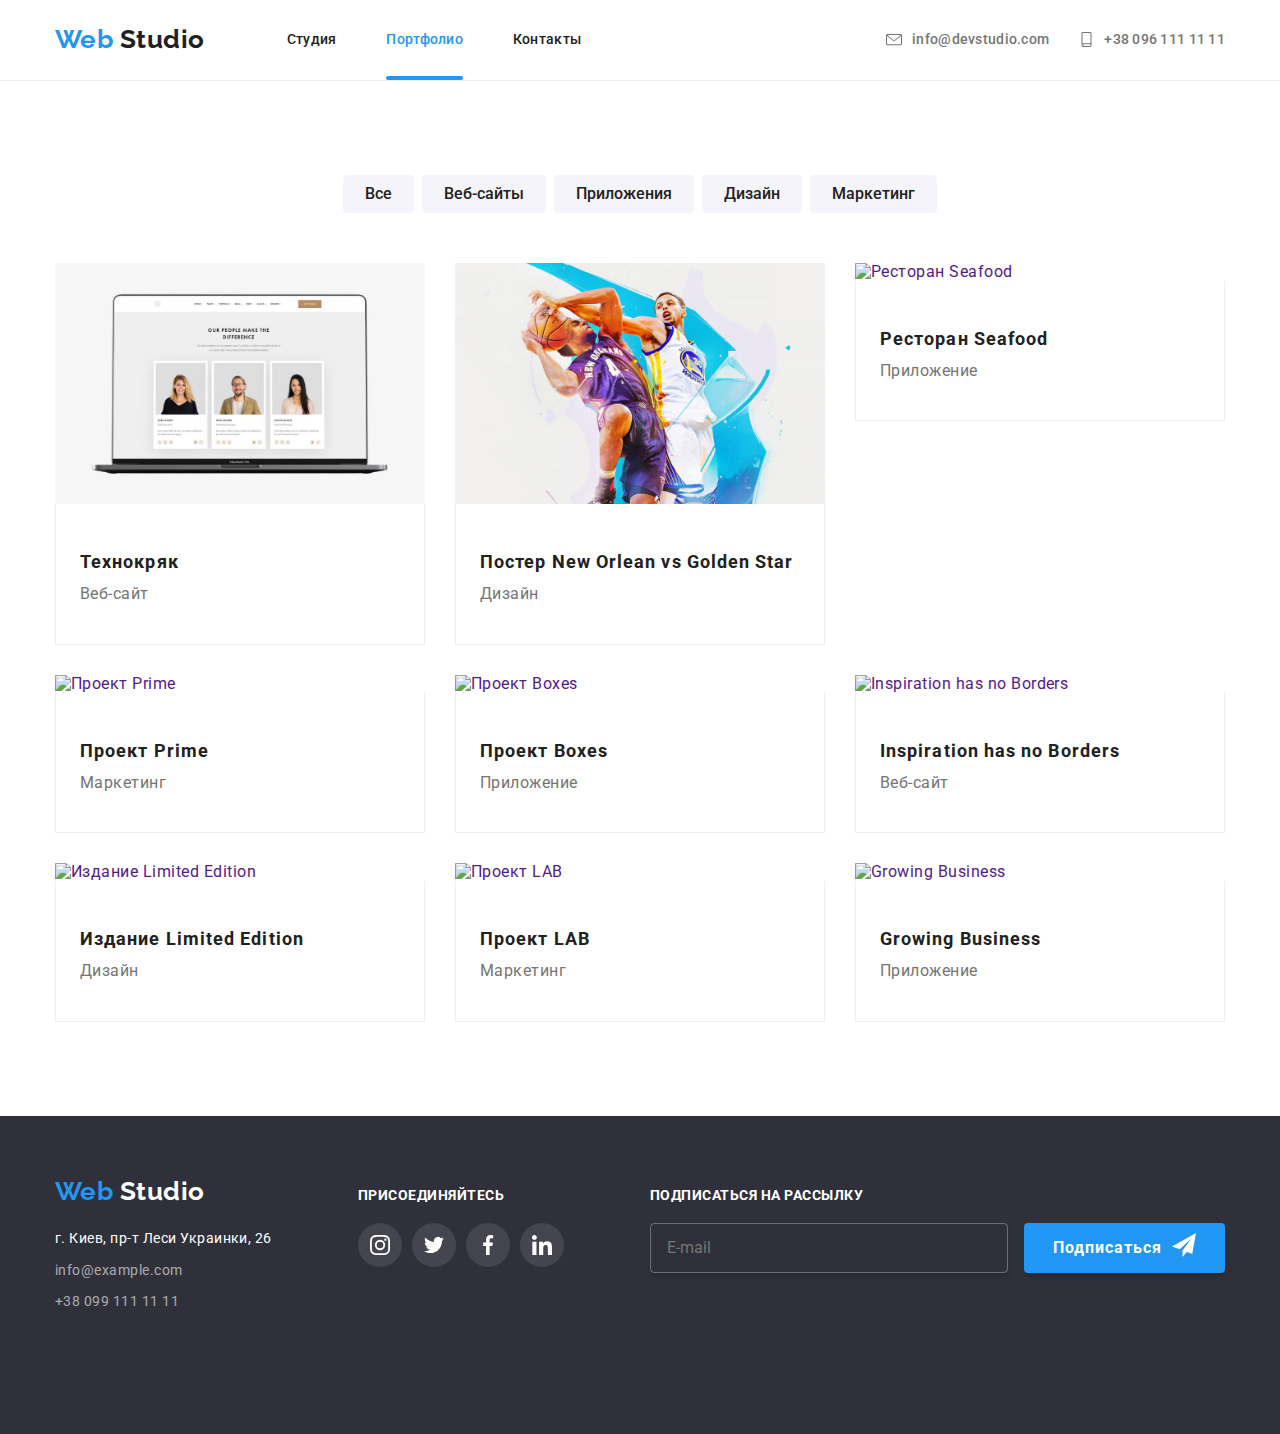
==== commit 280bd8e8: "1" ====
--- a/portfolio.html
+++ b/portfolio.html
@@ -108,14 +108,33 @@
             <li class="item">
               <a href="">
                 <div class="thumb">
-                  <img
-                    srcset="
-                      ./images/technokrjak-450.jpg    1x,
-                      ./images/technokrjak-450@2x.jpg 2x
-                    "
-                    src="./images/technokrjak-450.jpg"
-                    alt="Технокряк"
-                  />
+                   <picture>
+                     <source
+                       srcset="./images/img/portfolio-desctop/desctop-tehno1x.webp 1x,
+                       ./images/img/portfolio-desctop/desctop-tehno@2x.webp 2x"
+                       media="(min-width 1200px)" type="image/webp">
+                     <source
+                       srcset="./images/img/portfolio-desctop/desctop-tehno1x.jpg 1x,
+                       ./images/img/portfolio-desctop/desctop-tehno@2x.jpg 2x"
+                       media="(min-width 1200px)">
+                     <source
+                       srcset="./images/img/portfolio-tablet-img/tehono-tablet-1x.webp 1x,
+                       ./images/img/portfolio-tablet-img/tehono-tablet@2x.webp 2x"
+                       media="(min-width 768px)" type="image/webp">
+                     <source
+                       srcset="./images/img/portfolio-tablet-img/tehono-tablet-1x.jpg 1x,
+                       ./images/img/portfolio-tablet-img/tehono-tablet@2x.jpg 2x"
+                       media="(min-width 768px)">
+                     <source
+                       srcset="./images/img/portfolio-smart-img/mobile-smart1x.webp 1x,
+                       ./images/img/portfolio-smart-img/mobile-smart@2x.webp 2x"
+                       media="(min-width 320px)" type="image/webp">
+                     <source
+                       srcset="./images/img/portfolio-smart-img/mobile-smart1x.jpg 1x,
+                       ./images/img/portfolio-smart-img/mobile-smart@2x.jpg 2x"
+                       media="(min-width 320px)">
+                    <img src="./images/img/portfolio-smart-img/mobile-smart1x.jpg" alt="Технокряк"/>
+                   </picture>
                   <p class="examples-text">
                     Технокряк это современная площадка распространения
                     коронавируса. Компании используют эту платформу для
@@ -131,14 +150,25 @@
             <li class="item">
               <a href="">
                 <div class="thumb">
-                  <img
-                    srcset="
-                      ./images/new_orlean-450.jpg    1x,
-                      ./images/new_orlean-450@2x.jpg 2x
-                    "
-                    src="./images/new_orlean-450.jpg"
-                    alt="New Orlean vs Golden Stars"
-                  />
+                  <picture>
+                    <source srcset="./images/img/portfolio-desctop/desctop-new1x.webp 1x,
+                       ./images/img/portfolio-desctop/desctop-new@2x.webp 2x" media="(min-width 1200px)"
+                      type="image/webp">
+                    <source srcset="./images/img/portfolio-desctop/desctop-new1x.jpg 1x,
+                       ./images/img/portfolio-desctop/desctop-new@2x.jpg 2x" media="(min-width 1200px)">
+                    <source srcset="./images/img/portfolio-tablet-img/new-orlean-tablet-1x.webp 1x,
+                       ./images/img/portfolio-tablet-img/new-orlean-tablet-@2x.webp 2x" media="(min-width 768px)"
+                      type="image/webp">
+                    <source srcset="./images/img/portfolio-tablet-img/new-orlean-tablet-1x.jpg 1x,
+                       ./images/img/portfolio-tablet-img/new-orlean-tablet-@2x.jpg 2x" media="(min-width 768px)">
+                    <source srcset="./images/img/portfolio-smart-img/mobile-neworlean1x.webp 1x,
+                       ./images/img/portfolio-smart-img/mobile-neworlean@2x.webp 2x" media="(min-width 320px)"
+                      type="image/webp">
+                    <source srcset="./images/img/portfolio-smart-img/mobile-neworlean1x.jpg 1x,
+                       ./images/img/portfolio-smart-img/mobile-neworlean@2x.jpg 2x" media="(min-width 320px)">
+                    <img src="./images/img/portfolio-smart-img/mobile-neworlean1x.jpg" alt="New Orlean vs Golden Stars"/>
+                  </picture>
+                  
                   <p class="examples-text">
                     Технокряк это современная площадка распространения
                     коронавируса. Компании используют эту платформу для
@@ -154,14 +184,7 @@
             <li class="item">
               <a href="">
                 <div class="thumb">
-                  <img
-                    srcset="
-                      ./images/seafood-450.jpg    1x,
-                      ./images/seafood-450@2x.jpg 2x
-                    "
-                    src="./images/seafood-450.jpg"
-                    alt="Ресторан Seafood"
-                  />
+                  <img src="./images/seafood-450.jpg" alt="Ресторан Seafood"/>
                   <p class="examples-text">
                     Технокряк это современная площадка распространения
                     коронавируса. Компании используют эту платформу для
@@ -177,14 +200,7 @@
             <li class="item">
               <a href="">
                 <div class="thumb">
-                  <img
-                    srcset="
-                      ./images/prime-450.jpg    1x,
-                      ./images/prime-450@2x.jpg 2x
-                    "
-                    src="./images/prime-450.jpg"
-                    alt="Проект Prime"
-                  />
+                  <img src="./images/prime-450.jpg" alt="Проект Prime"/>
                   <p class="examples-text">
                     Технокряк это современная площадка распространения
                     коронавируса. Компании используют эту платформу для
@@ -200,14 +216,7 @@
             <li class="item">
               <a href="">
                 <div class="thumb">
-                  <img
-                    srcset="
-                      ./images/boxes-450.jpg    1x,
-                      ./images/boxes-450@2x.jpg 2x
-                    "
-                    src="./images/boxes-450.jpg"
-                    alt="Проект Boxes"
-                  />
+                  <img src="./images/boxes-450.jpg" alt="Проект Boxes"/>
                   <p class="examples-text">
                     Технокряк это современная площадка распространения
                     коронавируса. Компании используют эту платформу для
@@ -223,14 +232,7 @@
             <li class="item">
               <a href="">
                 <div class="thumb">
-                  <img
-                    srcset="
-                      ./images/inspiration-450.jpg    1x,
-                      ./images/inspiration-450@2x.jpg 2x
-                    "
-                    src="./images/inspiration-450.jpg"
-                    alt="Inspiration has no Borders"
-                  />
+                  <img src="./images/inspiration-450.jpg" alt="Inspiration has no Borders"/>
                   <p class="examples-text">
                     Технокряк это современная площадка распространения
                     коронавируса. Компании используют эту платформу для
@@ -246,14 +248,7 @@
             <li class="item">
               <a href="">
                 <div class="thumb">
-                  <img
-                    srcset="
-                      ./images/limited-edition-450.jpg    1x,
-                      ./images/limited-edition-450@2x.jpg 2x
-                    "
-                    src="./images/limited-edition-450.jpg"
-                    alt="Издание Limited Edition"
-                  />
+                  <img src="./images/limited-edition-450.jpg" alt="Издание Limited Edition"/>
                   <p class="examples-text">
                     Технокряк это современная площадка распространения
                     коронавируса. Компании используют эту платформу для
@@ -269,11 +264,7 @@
             <li class="item">
               <a href="">
                 <div class="thumb">
-                  <img
-                    srcset="./images/lab-450.jpg 1x, ./images/lab-450@2x.jpg 2x"
-                    src="./images/lab-450.jpg"
-                    alt="Проект LAB"
-                  />
+                  <img src="./images/lab-450.jpg" alt="Проект LAB"/>
                   <p class="examples-text">
                     Технокряк это современная площадка распространения
                     коронавируса. Компании используют эту платформу для
@@ -289,14 +280,7 @@
             <li class="item">
               <a href="">
                 <div class="thumb">
-                  <img
-                    srcset="
-                      ./images/business-450.jpg    1x,
-                      ./images/business-450@2x.jpg 2x
-                    "
-                    src="./images/business-450.jpg"
-                    alt="Growing Business"
-                  />
+                  <img src="./images/business-450.jpg" alt="Growing Business"/>
                   <p class="examples-text">
                     Технокряк это современная площадка распространения
                     коронавируса. Компании используют эту платформу для
--- a/css/main.min.css
+++ b/css/main.min.css
@@ -1,2 +1,2 @@
-@import url("https://fonts.googleapis.com/css2?family=Raleway:wght@700&family=Roboto:wght@400;500;700;900&display=swap");/*! modern-normalize v0.6.0 | MIT License | https://github.com/sindresorhus/modern-normalize */*,*::before,*::after{-webkit-box-sizing:border-box;box-sizing:border-box}:root{-moz-tab-size:4;-o-tab-size:4;tab-size:4}html{line-height:1.15;-webkit-text-size-adjust:100%}body{margin:0}body{font-family:system-ui,-apple-system,"Segoe UI",Roboto,Helvetica,Arial,sans-serif,"Apple Color Emoji","Segoe UI Emoji"}hr{height:0}abbr[title]{-webkit-text-decoration:underline dotted;text-decoration:underline dotted}b,strong{font-weight:bolder}code,kbd,samp,pre{font-family:SFMono-Regular, Consolas, 'Liberation Mono', Menlo, monospace;font-size:1em}small{font-size:80%}sub,sup{font-size:75%;line-height:0;position:relative;vertical-align:baseline}sub{bottom:-0.25em}sup{top:-0.5em}button,input,optgroup,select,textarea{font-family:inherit;font-size:100%;line-height:1.15;margin:0}button,select{text-transform:none}button,[type='button'],[type='reset'],[type='submit']{-webkit-appearance:button}button::-moz-focus-inner,[type='button']::-moz-focus-inner,[type='reset']::-moz-focus-inner,[type='submit']::-moz-focus-inner{border-style:none;padding:0}button:-moz-focusring,[type='button']:-moz-focusring,[type='reset']:-moz-focusring,[type='submit']:-moz-focusring{outline:1px dotted ButtonText}fieldset{padding:0.35em 0.75em 0.625em}legend{padding:0}progress{vertical-align:baseline}[type='number']::-webkit-inner-spin-button,[type='number']::-webkit-outer-spin-button{height:auto}[type='search']{-webkit-appearance:textfield;outline-offset:-2px}[type='search']::-webkit-search-decoration{-webkit-appearance:none}::-webkit-file-upload-button{-webkit-appearance:button;font:inherit}summary{display:list-item}.site-nav,.contacts-header,.features,.our-work,.our-team,.our-team .list,.our-clients,.portfolio-filter,.examples,.social-media-footer .list{padding:0;margin:0;list-style:none}.title-hidden,.portfolio-header{position:absolute;width:1px;height:1px;margin:-1px;border:0px;padding:0px;clip:rect(0 0 0 0);overflow:hidden}.page{background-color:#fff;color:#212121;font-family:Roboto,sans-serif;letter-spacing:0.03em}.container{padding-left:15px;padding-right:15px;margin-left:auto;margin-right:auto}@media screen and (min-width: 480px){.container{width:480px}}@media screen and (min-width: 768px){.container{width:768px}}@media screen and (min-width: 1200px){.container{width:1200px}}img{display:block;width:100%;height:auto}@media screen and (max-width: 480px){.section{padding-top:60px;padding-bottom:60px}}@media screen and (min-width: 480px){.section{padding-top:60px;padding-bottom:60px}}@media screen and (min-width: 768px){.section{padding-top:60px;padding-bottom:60px}}@media screen and (min-width: 1200px){.section{padding-top:94px;padding-bottom:94px}}.section-title{margin-top:0;margin-bottom:50px;font-weight:700;font-size:28px;line-height:1.18;text-align:center;color:#212121}@media screen and (min-width: 1200px){.section-title{font-size:36px;line-height:1.16}}.logo{font-family:Raleway;font-weight:700;font-size:24px;line-height:1.16;text-decoration:none;color:#2196f3}@media screen and (min-width: 1200px){.logo{font-size:26px;line-height:1.2}}.logo-main .item{color:#212121}.logo-secondary{display:block;margin-bottom:20px}.logo-secondary .item{color:#fff}.head{position:relative}.main-nav{display:-webkit-box;display:-ms-flexbox;display:flex;-webkit-box-align:center;-ms-flex-align:center;align-items:center;min-height:60px;-webkit-box-pack:justify;-ms-flex-pack:justify;justify-content:space-between}.menu-burger{outline:none;-webkit-transition:250ms cubic-bezier(0.4, 0, 0.2, 1);transition:250ms cubic-bezier(0.4, 0, 0.2, 1)}.menu-burger:hover,.menu-burger:focus{fill:#2196f3}@media screen and (max-width: 767px){.menu-burger{display:-webkit-inline-box;display:-ms-inline-flexbox;display:inline-flex;margin:0;padding:0;border:0;fill:#212121;background-color:transparent}.menu-burger .icon-cross{display:none}.menu-burger.is-open .icon-cross{display:block}.menu-burger.is-open .icon-menu{display:none}}@media screen and (min-width: 768px){.menu-burger{display:none}}@media screen and (max-width: 767px){.menu-container{position:absolute;display:none;top:100%;left:0;width:100%;z-index:999;padding:60px;text-align:center;background-color:#fff;-webkit-box-shadow:0px 1px 3px rgba(0,0,0,0.16),0px 2px 4px rgba(0,0,0,0.08),0px 4px 8px rgba(0,0,0,0.04);box-shadow:0px 1px 3px rgba(0,0,0,0.16),0px 2px 4px rgba(0,0,0,0.08),0px 4px 8px rgba(0,0,0,0.04)}.menu-container.is-open{display:block}}@media screen and (min-width: 768px){.menu-container{display:-webkit-box;display:-ms-flexbox;display:flex;-webkit-box-align:center;-ms-flex-align:center;align-items:center}}@media screen and (max-width: 767px){.site-nav{padding-bottom:60px}.site-nav .item:not(:last-child){margin-bottom:40px}}@media screen and (min-width: 768px){.site-nav{display:-webkit-box;display:-ms-flexbox;display:flex;margin-right:84px;margin-left:auto}.site-nav .item:not(:last-child){margin-right:50px}}@media screen and (min-width: 1200px){.site-nav{margin-right:305px}}.site-nav .link{display:inline-block;font-weight:500;letter-spacing:0.02em;-webkit-transition:250ms cubic-bezier(0.4, 0, 0.2, 1);transition:250ms cubic-bezier(0.4, 0, 0.2, 1);color:#212121;text-decoration:none}@media screen and (max-width: 767px){.site-nav .link{padding-bottom:12px;font-size:18px;line-height:1.3}}@media screen and (min-width: 768px){.site-nav .link{padding-top:32px;padding-bottom:32px;font-size:14px;line-height:1.14}}.site-nav .link:hover,.link:focus .site-nav{color:#2196f3}.site-nav .link.current{color:#2196f3}.current{position:relative}.current::before{display:block;content:'';position:absolute;bottom:0;left:0;width:100%;height:4px;background-color:#2196f3;border-radius:2px}.head{border-bottom:1px solid #ececec}@media screen and (max-width: 767px){.contacts-header .item:not(:last-child){margin-bottom:16px}}@media screen and (min-width: 768px){.contacts-header .item:not(:last-child){margin-bottom:10px}}@media screen and (min-width: 1200px){.contacts-header{display:-webkit-box;display:-ms-flexbox;display:flex}.contacts-header .item:not(:last-child){margin-right:30px;margin-bottom:0}}.contacts-header .link{font-weight:500;font-size:18px;line-height:1.16;letter-spacing:0.02em;text-decoration:none;-webkit-transition:250ms cubic-bezier(0.4, 0, 0.2, 1);transition:250ms cubic-bezier(0.4, 0, 0.2, 1);color:#757575}@media screen and (min-width: 768px){.contacts-header .link{display:block;font-size:12px;line-height:1.16}}@media screen and (min-width: 1200px){.contacts-header .link{display:-webkit-box;display:-ms-flexbox;display:flex;padding-top:32px;padding-bottom:32px;font-size:14px;line-height:1.14}}.contacts-header .link:hover,.link:focus .contacts-header{color:#2196f3}.mail-icon{width:16px;height:16px;margin-right:10px;-webkit-transition:250ms cubic-bezier(0.4, 0, 0.2, 1);transition:250ms cubic-bezier(0.4, 0, 0.2, 1);fill:#757575}.link:hover .mail-icon,.link:focus .mail-icon{fill:#2196f3}.phone-icon{width:15px;height:15px;margin-right:10px;-webkit-transition:250ms cubic-bezier(0.4, 0, 0.2, 1);transition:250ms cubic-bezier(0.4, 0, 0.2, 1);fill:#757575}.link:hover .phone-icon,.link:focus .phone-icon{fill:#2196f3}.hero{margin-left:auto;margin-right:auto;background-image:-webkit-gradient(linear, left top, left bottom, from(rgba(47,48,58,0.6)), to(rgba(47,48,58,0.6))),url("../images/hero-mobile.jpg");background-image:linear-gradient(rgba(47,48,58,0.6), rgba(47,48,58,0.6)),url("../images/hero-mobile.jpg");background-size:cover;background-position:center;background-repeat:no-repeat}@media screen and (-webkit-min-device-pixel-ratio: 2), screen and (min-resolution: 2dppx){.hero{background-image:-webkit-gradient(linear, left top, left bottom, from(rgba(47,48,58,0.6)), to(rgba(47,48,58,0.6))),url("../images/hero-mobile@2x.jpg");background-image:linear-gradient(rgba(47,48,58,0.6), rgba(47,48,58,0.6)),url("../images/hero-mobile@2x.jpg")}}@media screen and (min-width: 480px){.hero{background-image:-webkit-gradient(linear, left top, left bottom, from(rgba(47,48,58,0.6)), to(rgba(47,48,58,0.6))),url("../images/hero-tablet.jpg");background-image:linear-gradient(rgba(47,48,58,0.6), rgba(47,48,58,0.6)),url("../images/hero-tablet.jpg")}}@media screen and (min-width: 480px) and (-webkit-min-device-pixel-ratio: 2), screen and (min-width: 480px) and (min-resolution: 2dppx){.hero{background-image:-webkit-gradient(linear, left top, left bottom, from(rgba(47,48,58,0.6)), to(rgba(47,48,58,0.6))),url("../images/hero-tablet@2x.jpg");background-image:linear-gradient(rgba(47,48,58,0.6), rgba(47,48,58,0.6)),url("../images/hero-tablet@2x.jpg")}}@media screen and (min-width: 768px){.hero{background-image:-webkit-gradient(linear, left top, left bottom, from(rgba(47,48,58,0.6)), to(rgba(47,48,58,0.6))),url("../images/hero-desktop.jpg");background-image:linear-gradient(rgba(47,48,58,0.6), rgba(47,48,58,0.6)),url("../images/hero-desktop.jpg")}}@media screen and (min-width: 768px) and (-webkit-min-device-pixel-ratio: 2), screen and (min-width: 768px) and (min-resolution: 2dppx){.hero{background-image:-webkit-gradient(linear, left top, left bottom, from(rgba(47,48,58,0.6)), to(rgba(47,48,58,0.6))),url("../images/hero-desktop@2x.jpg");background-image:linear-gradient(rgba(47,48,58,0.6), rgba(47,48,58,0.6)),url("../images/hero-desktop@2x.jpg")}}.hero-title{margin-top:0;margin-bottom:30px;font-weight:900;text-align:center;letter-spacing:0.06em;text-transform:uppercase;color:#fff}@media screen and (max-width: 1199px){.hero-title{font-size:26px;line-height:1.6}}@media screen and (min-width: 1200px){.hero-title{font-size:44px;line-height:1.36}}.hero-main{text-align:center;margin-left:auto;margin-right:auto}@media screen and (max-width: 479px){.hero-main{padding-top:118px;padding-bottom:118px}}@media screen and (min-width: 480px){.hero-main{width:360px;padding-top:118px;padding-bottom:118px}}@media screen and (min-width: 1200px){.hero-main{width:696px;padding-top:200px;padding-bottom:200px}}@media screen and (max-width: 479px){.hero-main{padding-left:15px;padding-right:15px}}.button{display:inline-block;padding:10px 32px;min-width:200px;font-weight:700;font-size:16px;line-height:1.9;letter-spacing:0.06em;border:none;border-radius:4px;text-decoration:none;color:#fff;background-color:#2196f3;-webkit-box-shadow:0px 4px 4px rgba(0,0,0,0.15);box-shadow:0px 4px 4px rgba(0,0,0,0.15)}.footer-submit .button{display:-webkit-inline-box;display:-ms-inline-flexbox;display:inline-flex;padding:10px 29px;border:none}.send{width:24px;height:24px;margin-left:10px}.filter-button{outline:none;border-radius:4px;padding:6px 22px;font-weight:500;font-size:16px;line-height:1.6;border:none;-webkit-transition:250ms cubic-bezier(0.4, 0, 0.2, 1);transition:250ms cubic-bezier(0.4, 0, 0.2, 1);color:#212121;background-color:#f5f4fa}.filter-button:hover,.filter-button:focus{color:#fff;background-color:#2196f3;-webkit-box-shadow:0px 2px 2px rgba(0,0,0,0.12),0px 1px 2px rgba(0,0,0,0.08),0px 3px 1px rgba(0,0,0,0.1);box-shadow:0px 2px 2px rgba(0,0,0,0.12),0px 1px 2px rgba(0,0,0,0.08),0px 3px 1px rgba(0,0,0,0.1)}.backdrop{position:fixed;left:0;right:0;top:0;bottom:0;background-color:rgba(0,0,0,0.5);-webkit-transition:all 250ms ease;transition:all 250ms ease;-webkit-transition-delay:0s;transition-delay:0s}.modal{position:relative;margin-left:auto;margin-right:auto;-webkit-box-shadow:0px 2px 1px rgba(0,0,0,0.2),0px 1px 1px rgba(0,0,0,0.14),0px 1px 3px rgba(0,0,0,0.12);box-shadow:0px 2px 1px rgba(0,0,0,0.2),0px 1px 1px rgba(0,0,0,0.14),0px 1px 3px rgba(0,0,0,0.12);border-radius:4px;background-color:#fff;-webkit-transition:-webkit-transform 250ms cubic-bezier(0.4, 0, 0.2, 1);transition:-webkit-transform 250ms cubic-bezier(0.4, 0, 0.2, 1);transition:transform 250ms cubic-bezier(0.4, 0, 0.2, 1);transition:transform 250ms cubic-bezier(0.4, 0, 0.2, 1), -webkit-transform 250ms cubic-bezier(0.4, 0, 0.2, 1)}@media screen and (max-width: 767px){.modal{position:absolute;width:450px;padding:40px;height:609px;top:50%;left:50%;-webkit-transform:translate(-50%, -50%) scale(1);transform:translate(-50%, -50%) scale(1)}}@media screen and (min-width: 768px){.modal{position:absolute;top:50%;left:50%;width:450px;height:609px;padding:40px;-webkit-transform:translate(-50%, -50%) scale(1);transform:translate(-50%, -50%) scale(1)}}@media screen and (min-width: 1200px){.modal{height:581px;padding:40px;width:528px}}.modal-form-box{border-radius:4px;padding:40px;width:528px;background-color:white;position:relative;width:528px;position:relative;background-color:#fff;margin:auto;-webkit-transition:all .4s ease;transition:all .4s ease;-webkit-transform:rotate(0) scale(1) translateY(0);transform:rotate(0) scale(1) translateY(0);-webkit-transition-delay:.5s;transition-delay:.5s}.backdrop.is-hidden{opacity:0;visibility:hidden;-webkit-transition-delay:.25s;transition-delay:.25s}.is-hidden .modal-form-box{-webkit-transform:rotate(400deg) scale(0) translateY(400%);transform:rotate(400deg) scale(0) translateY(400%);-webkit-transition-delay:0s;transition-delay:0s}.btn-modal{outline:none;width:30px;height:30px;background-color:white;border:1px solid rgba(0,0,0,0.1);-webkit-box-sizing:border-box;box-sizing:border-box;border-radius:50%;cursor:pointer;position:absolute;top:8px;right:8px;display:-webkit-box;display:-ms-flexbox;display:flex;-webkit-box-pack:center;-ms-flex-pack:center;justify-content:center;-webkit-box-align:center;-ms-flex-align:center;align-items:center;margin:0;padding:0;color:#212121}.btn-modal:hover{color:#2196f3}.modal-icon{fill:currentColor}.section-title-top{text-align:center;margin-top:0;margin-bottom:30px;font-size:20px;letter-spacing:0.03em}.btn-modal-push{position:relative;left:50%;-webkit-transform:translate(-50%, 0);transform:translate(-50%, 0);width:200px;height:50px;border:0 solid transparent;color:white;background-color:#2196f3;-webkit-transition:color 250ms cubic-bezier(0.4, 0, 0.2, 1),background-color 250ms cubic-bezier(0.4, 0, 0.2, 1);transition:color 250ms cubic-bezier(0.4, 0, 0.2, 1),background-color 250ms cubic-bezier(0.4, 0, 0.2, 1);border-radius:4px;cursor:pointer;margin-bottom:0;padding:0}.modal-title-box{max-width:448px;display:-webkit-box;display:-ms-flexbox;display:flex;-webkit-box-orient:vertical;-webkit-box-direction:normal;-ms-flex-direction:column;flex-direction:column;margin:0 auto}.contact-form-massage{padding:12px 16px;width:100%;height:120px;background:white;border-radius:4px;resize:none;border:1px solid rgba(33,33,33,0.2);-webkit-box-sizing:border-box;box-sizing:border-box;outline:none}.form-input-mail::-webkit-input-placeholder{font-family:Roboto;font-style:normal;font-weight:normal;font-size:16px;line-height:20px;display:-webkit-box;display:flex;-webkit-box-align:center;align-items:center;letter-spacing:0.03em;color:rgba(255,255,255,0.6)}.contact-form-text{padding-left:42px;width:100%;height:40px;background:#FFFFFF;border-radius:4px;resize:none;border:1px solid rgba(33,33,33,0.2);-webkit-box-sizing:border-box;box-sizing:border-box;outline:none}.contact-form-text:hover,.contact-form-text:focus{border-color:#2196f3}.contact-form-text:focus ~ .icon-form-input,.contact-form-text:hover ~ .icon-form-input{fill:#2196f3}.text-dec-label{position:absolute;font-family:Roboto;font-style:normal;font-weight:normal;font-size:12px;line-height:14px;letter-spacing:0.01em;color:#757575;-webkit-transform:translateY(-100%);transform:translateY(-100%);top:-4px}.accept-text-desc{display:inline;font-family:Roboto;font-style:normal;font-weight:normal;font-size:12px;line-height:1.1666;letter-spacing:0.03em;border-bottom:2px solid #2196f3;color:#2196f3}@media screen and (min-width: 768px){.accept-text-desc{font-family:Roboto;font-style:normal;font-weight:normal;font-size:12px;line-height:1.1666;letter-spacing:0.03em}}@media screen and (min-width: 1200px){.accept-text-desc{font-family:Roboto;font-style:normal;font-weight:normal;font-size:14px;line-height:1.714;letter-spacing:0.03em}}.confirmation{-webkit-box-align:center;-ms-flex-align:center;align-items:center;display:-webkit-inline-box;display:-ms-inline-flexbox;display:inline-flex}.confirmation-title{font-family:Roboto;font-style:normal;font-weight:normal;font-size:14px;line-height:24px;letter-spacing:0.03em;color:#757575}.confirmation::before{content:"";width:16px;height:15px;background:url(../images/vector-box.svg);margin-right:8px}.icon-form-input{top:11px;left:12px;position:absolute;width:18px;height:18px;-webkit-box-pack:center;-ms-flex-pack:center;justify-content:center;-webkit-box-align:center;-ms-flex-align:center;align-items:center;fill:#212121}.modal-form-field{max-height:120px;position:relative}.modal-form-field:not(:last-child){margin-bottom:28px;position:relative}.modal-title-box{margin-bottom:30px}.modal-form-confirmation{position:relative}.contact-form-massage:hover,.contact-form-massage:focus{border-color:#2196f3}.modal-form-field:hover,.modal-form-field:focus{color:#2196f3}input[type=checkbox]{display:none}.contact-form-input:checked+.confirmation::before{background-image:url(../images/icon-check.svg)}.contact-form-input:checked+.confirmation .confirmation-title{color:#2196f3}.contact-form-input:checked+.confirmation .confirmation-title .confirmation-title{display:-webkit-inline-box;display:-ms-inline-flexbox;display:inline-flex;-webkit-box-align:center;-ms-flex-align:center;align-items:center;margin-bottom:30px}@media screen and (max-width: 1199px){.contact-form-input:checked+.confirmation .confirmation-title .confirmation-title{font-size:12px;line-height:1.1666}}@media screen and (min-width: 1200px){.contact-form-input:checked+.confirmation .confirmation-title .confirmation-title{font-size:14px;line-height:1.1666}}@media screen and (min-width: 480px){.contact-form-input:checked+.confirmation .confirmation-title .confirmation-title{white-space:nowrap;overflow:hidden;text-overflow:ellipsis}}@media screen and (min-width: 768px){.features{display:-webkit-box;display:-ms-flexbox;display:flex;-ms-flex-wrap:wrap;flex-wrap:wrap;margin:-15px}}@media screen and (min-width: 768px){.features .item{width:calc((100% - 2 * 30px) / 2);margin:15px}}@media screen and (min-width: 1200px){.features .item{width:calc((100% - 4 * 30px) / 4)}}@media screen and (max-width: 767px){.features .item:not(:last-child){margin-bottom:30px}}.features .title{margin-top:30px;margin-bottom:10px;font-weight:700;font-size:14px;line-height:1.14;text-transform:uppercase;color:#212121}@media screen and (max-width: 767px){.features .title{text-align:center}}.features .description{margin-top:0;margin-bottom:0;font-size:14px;line-height:1.7;color:#757575}.features .features-image{display:-webkit-box;display:-ms-flexbox;display:flex;min-height:120px;-webkit-box-pack:center;-ms-flex-pack:center;justify-content:center;-webkit-box-align:center;-ms-flex-align:center;align-items:center;border-radius:4px;background-color:#f5f4fa}.features .features-icon{width:70px;height:70px}input,textarea{outline:0 !important}@media screen and (max-width: 1199px){.no-visible{display:none}}.our-work{display:-webkit-box;display:-ms-flexbox;display:flex}.our-work .item:not(:last-child){margin-right:30px}.our-work .item{position:relative}.our-work .title{display:inline-block;position:absolute;bottom:0;right:0;margin:0;padding:27px 0px;text-align:center;min-width:370px;font-weight:700;font-size:14px;line-height:1.14;text-transform:uppercase;color:#fff;background-color:rgba(47,48,58,0.8)}@media screen and (min-width: 768px){.our-team{display:-webkit-box;display:-ms-flexbox;display:flex;-ms-flex-wrap:wrap;flex-wrap:wrap;margin:-15px}}.our-team .item{text-align:center;background-color:#fff;-webkit-box-shadow:0px 2px 1px rgba(0,0,0,0.2),0px 1px 1px rgba(0,0,0,0.14),0px 1px 3px rgba(117,78,78,0.12);box-shadow:0px 2px 1px rgba(0,0,0,0.2),0px 1px 1px rgba(0,0,0,0.14),0px 1px 3px rgba(117,78,78,0.12);border-radius:0px 0px 4px 4px}@media screen and (min-width: 768px){.our-team .item{width:calc((100% - 2 * 30px) / 2);margin:15px}}@media screen and (min-width: 1200px){.our-team .item{width:calc((100% - 4 * 30px) / 4)}}@media screen and (max-width: 767px){.our-team .item:not(:last-child){margin-bottom:30px}}.our-team .title{margin-top:30px;margin-bottom:10px;font-weight:500;font-size:16px;line-height:1.2}.our-team .description{margin-bottom:16px;font-size:16px;line-height:1.2;color:#757575}.our-team .list{display:-webkit-inline-box;display:-ms-inline-flexbox;display:inline-flex;-webkit-box-pack:center;-ms-flex-pack:center;justify-content:center;-webkit-box-align:center;-ms-flex-align:center;align-items:center;margin-bottom:24px}.our-team .link{display:-webkit-box;display:-ms-flexbox;display:flex;width:44px;height:44px;-webkit-box-pack:center;-ms-flex-pack:center;justify-content:center;-webkit-box-align:center;-ms-flex-align:center;align-items:center;border-radius:50%;-webkit-transition:250ms cubic-bezier(0.4, 0, 0.2, 1);transition:250ms cubic-bezier(0.4, 0, 0.2, 1)}.our-team .link:hover,.our-team .link:focus{background-color:#2196f3}.social-media{display:inline-block;width:20px;height:20px;fill:#afb1b8;-webkit-transition:250ms cubic-bezier(0.4, 0, 0.2, 1);transition:250ms cubic-bezier(0.4, 0, 0.2, 1);background-color:transparent}.link:hover .social-media,.link:focus .social-media{fill:#fff}.team-container{background-color:#f5f4fa}.our-clients{display:-webkit-box;display:-ms-flexbox;display:flex;-ms-flex-wrap:wrap;flex-wrap:wrap;margin:-15px;-webkit-box-pack:center;-ms-flex-pack:center;justify-content:center}@media screen and (max-width: 767px){.our-clients .item{width:calc((100% - 2 * 30px) / 2);margin:15px}}@media screen and (min-width: 768px){.our-clients .item{width:calc((100% - 3 * 30px) / 3);margin:15px}}@media screen and (min-width: 1200px){.our-clients .item{width:calc((100% - 6 * 30px) / 6);margin:15px}}.our-clients .link{display:-webkit-box;display:-ms-flexbox;display:flex;min-height:90px;border:1px solid #afb1b8;border-radius:4px;-webkit-box-pack:center;-ms-flex-pack:center;justify-content:center;-webkit-box-align:center;-ms-flex-align:center;align-items:center;-webkit-transition:250ms cubic-bezier(0.4, 0, 0.2, 1);transition:250ms cubic-bezier(0.4, 0, 0.2, 1)}.our-clients .link:hover,.our-clients .link:focus{border:1px solid #2196f3}.client-icon{fill:#afb1b8;margin:0;padding:0;-webkit-transition:250ms cubic-bezier(0.4, 0, 0.2, 1);transition:250ms cubic-bezier(0.4, 0, 0.2, 1)}.link:hover .client-icon,.link:focus .client-icon{fill:#2196f3}.portfolio-filter{display:-webkit-box;display:-ms-flexbox;display:flex;-ms-flex-wrap:wrap;flex-wrap:wrap}.portfolio-filter .item:not(:last-child){margin-right:8px}@media screen and (max-width: 767px){.portfolio-filter{padding-bottom:40px}.portfolio-filter .item:nth-child(-n+3){margin-bottom:15px}}@media screen and (min-width: 768px){.portfolio-filter{padding-bottom:30px;-webkit-box-pack:center;-ms-flex-pack:center;justify-content:center}}@media screen and (min-width: 1200px){.portfolio-filter{padding-bottom:50px}}@media screen and (min-width: 768px){.examples{display:-webkit-box;display:-ms-flexbox;display:flex;-ms-flex-wrap:wrap;flex-wrap:wrap;margin:-15px}}.examples .item{background-color:#fff}@media screen and (min-width: 768px){.examples .item{width:calc((100% - 2 * 30px) / 2);margin:15px}}@media screen and (min-width: 1200px){.examples .item{width:calc((100% - 3 * 30px) / 3)}}@media screen and (max-width: 767px){.examples .item:not(:last-child){margin-bottom:30px}}.examples .description{padding:20px 24px;border-top:0;border-left:1px solid #eeeeee;border-bottom:1px solid #eeeeee;border-right:1px solid #eeeeee}.examples .title{margin-top:20px;margin-bottom:4px;font-weight:700;font-size:18px;line-height:2;letter-spacing:0.06em;color:#212121;white-space:nowrap;overflow:hidden;text-overflow:ellipsis}.examples .item:hover,.examples .item:focus{-webkit-box-shadow:1px 4px 6px rgba(0,0,0,0.16),0px 4px 4px rgba(0,0,0,0.06),0px 1px 1px rgba(0,0,0,0.12);box-shadow:1px 4px 6px rgba(0,0,0,0.16),0px 4px 4px rgba(0,0,0,0.06),0px 1px 1px rgba(0,0,0,0.12)}.portfolio-header{margin-top:0;margin-bottom:0}.examples-description{margin-top:0;margin-bottom:20px;font-size:16px;line-height:1.2;color:#757575}.examples a{text-decoration:none}.thumb{position:relative;overflow:hidden}.examples-text{position:absolute;top:0;left:0;width:100%;height:100%;font-size:18px;line-height:1.5;padding:63px 24px;margin:0;background-color:rgba(33,150,243,0.9);color:#fff;-webkit-transform:translateY(100%);transform:translateY(100%);-webkit-transition:-webkit-transform 250ms cubic-bezier(0.4, 0, 0.2, 1);transition:-webkit-transform 250ms cubic-bezier(0.4, 0, 0.2, 1);transition:transform 250ms cubic-bezier(0.4, 0, 0.2, 1);transition:transform 250ms cubic-bezier(0.4, 0, 0.2, 1), -webkit-transform 250ms cubic-bezier(0.4, 0, 0.2, 1)}.examples .item:hover .examples-text,.examples .item:focus .examples-text{-webkit-transform:translateY(0);transform:translateY(0)}.footer{background-color:#2f303a}@media screen and (max-width: 767px){.footer-content{text-align:center;padding:60px 15px}}@media screen and (min-width: 768px){.footer-content{display:-webkit-box;display:-ms-flexbox;display:flex;-ms-flex-wrap:wrap;flex-wrap:wrap;-webkit-box-align:baseline;-ms-flex-align:baseline;align-items:baseline;text-align:center;padding:60px}.footer-content .footer-contacts{display:block;margin-right:165px}}@media screen and (min-width: 1200px){.footer-content{display:-webkit-box;display:-ms-flexbox;display:flex;-webkit-box-align:baseline;-ms-flex-align:baseline;align-items:baseline;-webkit-box-pack:justify;-ms-flex-pack:justify;justify-content:space-between;text-align:left;padding:60px 15px}.footer-content .footer-contacts{margin-right:0}}.footer b{display:block;font-weight:700;font-size:14px;margin-bottom:20px;line-height:1.1;text-transform:uppercase;color:#fff}.contacts{margin-bottom:60px}.footer-contacts .map-address,.footer-contacts .footer-mail{margin-bottom:8px}address{font-style:normal;font-size:14px;line-height:1.7;color:#fff}.contacts .link{font-style:normal;text-decoration:none;-webkit-transition:250ms cubic-bezier(0.4, 0, 0.2, 1);transition:250ms cubic-bezier(0.4, 0, 0.2, 1);color:rgba(255,255,255,0.6)}.contacts .link:hover,.contacts .link:focus{color:#2196f3}.footer-submit input{padding:15px 16px;margin-bottom:20px;width:100%;border:1px solid rgba(255,255,255,0.3);-webkit-box-shadow:0px 4px 4px rgba(0,0,0,0.15);box-shadow:0px 4px 4px rgba(0,0,0,0.15);border-radius:4px;background-color:transparent;color:rgba(255,255,255,0.6)}@media screen and (min-width: 1200px){.footer-submit input{margin-right:12px;width:358px}}@media screen and (min-width: 768px){.footer-submit{margin-left:106px}}@media screen and (min-width: 1200px){.footer-submit{margin-left:0}}.social-media-footer{margin-bottom:60px;-webkit-box-pack:center;-ms-flex-pack:center;justify-content:center}.social-media-footer .list{display:-webkit-box;display:-ms-flexbox;display:flex;-webkit-box-pack:center;-ms-flex-pack:center;justify-content:center}.social-media-footer .item:not(:last-child),.item-social:not(:last-child){margin-right:10px}.social-media-footer .social-media{width:20px;height:20px;fill:#fff}.social-media-footer .icon-social{display:-webkit-box;display:-ms-flexbox;display:flex;width:44px;height:44px;border-radius:50%;-webkit-box-pack:center;-ms-flex-pack:center;justify-content:center;-webkit-box-align:center;-ms-flex-align:center;align-items:center;-webkit-transition:250ms cubic-bezier(0.4, 0, 0.2, 1);transition:250ms cubic-bezier(0.4, 0, 0.2, 1);background-color:rgba(255,255,255,0.1)}.social-media-footer .icon-social:hover,.social-media-footer .icon-social:focus{background-color:#2196f3}
+@import url("https://fonts.googleapis.com/css2?family=Raleway:wght@700&family=Roboto:wght@400;500;700;900&display=swap");/*! modern-normalize v0.6.0 | MIT License | https://github.com/sindresorhus/modern-normalize */*,*::before,*::after{-webkit-box-sizing:border-box;box-sizing:border-box}:root{-moz-tab-size:4;-o-tab-size:4;tab-size:4}html{line-height:1.15;-webkit-text-size-adjust:100%}body{margin:0}body{font-family:system-ui,-apple-system,"Segoe UI",Roboto,Helvetica,Arial,sans-serif,"Apple Color Emoji","Segoe UI Emoji"}hr{height:0}abbr[title]{-webkit-text-decoration:underline dotted;text-decoration:underline dotted}b,strong{font-weight:bolder}code,kbd,samp,pre{font-family:SFMono-Regular, Consolas, 'Liberation Mono', Menlo, monospace;font-size:1em}small{font-size:80%}sub,sup{font-size:75%;line-height:0;position:relative;vertical-align:baseline}sub{bottom:-0.25em}sup{top:-0.5em}button,input,optgroup,select,textarea{font-family:inherit;font-size:100%;line-height:1.15;margin:0}button,select{text-transform:none}button,[type='button'],[type='reset'],[type='submit']{-webkit-appearance:button}button::-moz-focus-inner,[type='button']::-moz-focus-inner,[type='reset']::-moz-focus-inner,[type='submit']::-moz-focus-inner{border-style:none;padding:0}button:-moz-focusring,[type='button']:-moz-focusring,[type='reset']:-moz-focusring,[type='submit']:-moz-focusring{outline:1px dotted ButtonText}fieldset{padding:0.35em 0.75em 0.625em}legend{padding:0}progress{vertical-align:baseline}[type='number']::-webkit-inner-spin-button,[type='number']::-webkit-outer-spin-button{height:auto}[type='search']{-webkit-appearance:textfield;outline-offset:-2px}[type='search']::-webkit-search-decoration{-webkit-appearance:none}::-webkit-file-upload-button{-webkit-appearance:button;font:inherit}summary{display:list-item}.site-nav,.contacts-header,.features,.our-work,.our-team,.our-team .list,.our-clients,.portfolio-filter,.examples,.social-media-footer .list{padding:0;margin:0;list-style:none}.title-hidden,.portfolio-header{position:absolute;width:1px;height:1px;margin:-1px;border:0px;padding:0px;clip:rect(0 0 0 0);overflow:hidden}.page{background-color:#fff;color:#212121;font-family:Roboto,sans-serif;letter-spacing:0.03em}.container{padding-left:15px;padding-right:15px;margin-left:auto;margin-right:auto}@media screen and (min-width: 480px){.container{width:480px}}@media screen and (min-width: 768px){.container{width:768px}}@media screen and (min-width: 1200px){.container{width:1200px}}img{display:block;width:100%;height:auto}@media screen and (max-width: 480px){.section{padding-top:60px;padding-bottom:60px}}@media screen and (min-width: 480px){.section{padding-top:60px;padding-bottom:60px}}@media screen and (min-width: 768px){.section{padding-top:60px;padding-bottom:60px}}@media screen and (min-width: 1200px){.section{padding-top:94px;padding-bottom:94px}}.section-title{margin-top:0;margin-bottom:50px;font-weight:700;font-size:28px;line-height:1.18;text-align:center;color:#212121}@media screen and (min-width: 1200px){.section-title{font-size:36px;line-height:1.16}}.logo{font-family:Raleway;font-weight:700;font-size:24px;line-height:1.16;text-decoration:none;color:#2196f3}@media screen and (min-width: 1200px){.logo{font-size:26px;line-height:1.2}}.logo-main .item{color:#212121}.logo-secondary{display:block;margin-bottom:20px}.logo-secondary .item{color:#fff}.head{position:relative}.main-nav{display:-webkit-box;display:-ms-flexbox;display:flex;-webkit-box-align:center;-ms-flex-align:center;align-items:center;min-height:60px;-webkit-box-pack:justify;-ms-flex-pack:justify;justify-content:space-between}.menu-burger{outline:none;-webkit-transition:250ms cubic-bezier(0.4, 0, 0.2, 1);transition:250ms cubic-bezier(0.4, 0, 0.2, 1)}.menu-burger:hover,.menu-burger:focus{fill:#2196f3}@media screen and (max-width: 767px){.menu-burger{display:-webkit-inline-box;display:-ms-inline-flexbox;display:inline-flex;margin:0;padding:0;border:0;fill:#212121;background-color:transparent}.menu-burger .icon-cross{display:none}.menu-burger.is-open .icon-cross{display:block}.menu-burger.is-open .icon-menu{display:none}}@media screen and (min-width: 768px){.menu-burger{display:none}}@media screen and (max-width: 767px){.menu-container{position:absolute;display:none;top:100%;left:0;width:100%;z-index:999;padding:60px;text-align:center;background-color:#fff;-webkit-box-shadow:0px 1px 3px rgba(0,0,0,0.16),0px 2px 4px rgba(0,0,0,0.08),0px 4px 8px rgba(0,0,0,0.04);box-shadow:0px 1px 3px rgba(0,0,0,0.16),0px 2px 4px rgba(0,0,0,0.08),0px 4px 8px rgba(0,0,0,0.04)}.menu-container.is-open{display:block}}@media screen and (min-width: 768px){.menu-container{display:-webkit-box;display:-ms-flexbox;display:flex;-webkit-box-align:center;-ms-flex-align:center;align-items:center}}@media screen and (max-width: 767px){.site-nav{padding-bottom:60px}.site-nav .item:not(:last-child){margin-bottom:40px}}@media screen and (min-width: 768px){.site-nav{display:-webkit-box;display:-ms-flexbox;display:flex;margin-right:84px;margin-left:auto}.site-nav .item:not(:last-child){margin-right:50px}}@media screen and (min-width: 1200px){.site-nav{margin-right:305px}}.site-nav .link{display:inline-block;font-weight:500;letter-spacing:0.02em;-webkit-transition:250ms cubic-bezier(0.4, 0, 0.2, 1);transition:250ms cubic-bezier(0.4, 0, 0.2, 1);color:#212121;text-decoration:none}@media screen and (max-width: 767px){.site-nav .link{padding-bottom:12px;font-size:18px;line-height:1.3}}@media screen and (min-width: 768px){.site-nav .link{padding-top:32px;padding-bottom:32px;font-size:14px;line-height:1.14}}.site-nav .link:hover,.link:focus .site-nav{color:#2196f3}.site-nav .link.current{color:#2196f3}.current{position:relative}.current::before{display:block;content:'';position:absolute;bottom:0;left:0;width:100%;height:4px;background-color:#2196f3;border-radius:2px}.head{border-bottom:1px solid #ececec}@media screen and (max-width: 767px){.contacts-header .item:not(:last-child){margin-bottom:16px}}@media screen and (min-width: 768px){.contacts-header .item:not(:last-child){margin-bottom:10px}}@media screen and (min-width: 1200px){.contacts-header{display:-webkit-box;display:-ms-flexbox;display:flex}.contacts-header .item:not(:last-child){margin-right:30px;margin-bottom:0}}.contacts-header .link{font-weight:500;font-size:18px;line-height:1.16;letter-spacing:0.02em;text-decoration:none;-webkit-transition:250ms cubic-bezier(0.4, 0, 0.2, 1);transition:250ms cubic-bezier(0.4, 0, 0.2, 1);color:#757575}@media screen and (min-width: 768px){.contacts-header .link{display:block;font-size:12px;line-height:1.16}}@media screen and (min-width: 1200px){.contacts-header .link{display:-webkit-box;display:-ms-flexbox;display:flex;padding-top:32px;padding-bottom:32px;font-size:14px;line-height:1.14}}.contacts-header .link:hover,.link:focus .contacts-header{color:#2196f3}.mail-icon{width:16px;height:16px;margin-right:10px;-webkit-transition:250ms cubic-bezier(0.4, 0, 0.2, 1);transition:250ms cubic-bezier(0.4, 0, 0.2, 1);fill:#757575}.link:hover .mail-icon,.link:focus .mail-icon{fill:#2196f3}.phone-icon{width:15px;height:15px;margin-right:10px;-webkit-transition:250ms cubic-bezier(0.4, 0, 0.2, 1);transition:250ms cubic-bezier(0.4, 0, 0.2, 1);fill:#757575}.link:hover .phone-icon,.link:focus .phone-icon{fill:#2196f3}.hero{margin-left:auto;margin-right:auto;background-image:-webkit-gradient(linear, left top, left bottom, from(rgba(47,48,58,0.6)), to(rgba(47,48,58,0.6))),url("../images/hero-mobile.jpg");background-image:linear-gradient(rgba(47,48,58,0.6), rgba(47,48,58,0.6)),url("../images/hero-mobile.jpg");background-size:cover;background-position:center;background-repeat:no-repeat}@media screen and (-webkit-min-device-pixel-ratio: 2), screen and (min-resolution: 2dppx){.hero{background-image:-webkit-gradient(linear, left top, left bottom, from(rgba(47,48,58,0.6)), to(rgba(47,48,58,0.6))),url("../images/hero-mobile@2x.jpg");background-image:linear-gradient(rgba(47,48,58,0.6), rgba(47,48,58,0.6)),url("../images/hero-mobile@2x.jpg")}}@media screen and (min-width: 480px){.hero{background-image:-webkit-gradient(linear, left top, left bottom, from(rgba(47,48,58,0.6)), to(rgba(47,48,58,0.6))),url("../images/hero-tablet.jpg");background-image:linear-gradient(rgba(47,48,58,0.6), rgba(47,48,58,0.6)),url("../images/hero-tablet.jpg")}}@media screen and (min-width: 480px) and (-webkit-min-device-pixel-ratio: 2), screen and (min-width: 480px) and (min-resolution: 2dppx){.hero{background-image:-webkit-gradient(linear, left top, left bottom, from(rgba(47,48,58,0.6)), to(rgba(47,48,58,0.6))),url("../images/hero-tablet@2x.jpg");background-image:linear-gradient(rgba(47,48,58,0.6), rgba(47,48,58,0.6)),url("../images/hero-tablet@2x.jpg")}}@media screen and (min-width: 768px){.hero{background-image:-webkit-gradient(linear, left top, left bottom, from(rgba(47,48,58,0.6)), to(rgba(47,48,58,0.6))),url("../images/hero-desktop.jpg");background-image:linear-gradient(rgba(47,48,58,0.6), rgba(47,48,58,0.6)),url("../images/hero-desktop.jpg")}}@media screen and (min-width: 768px) and (-webkit-min-device-pixel-ratio: 2), screen and (min-width: 768px) and (min-resolution: 2dppx){.hero{background-image:-webkit-gradient(linear, left top, left bottom, from(rgba(47,48,58,0.6)), to(rgba(47,48,58,0.6))),url("../images/hero-desktop@2x.jpg");background-image:linear-gradient(rgba(47,48,58,0.6), rgba(47,48,58,0.6)),url("../images/hero-desktop@2x.jpg")}}.hero-title{margin-top:0;margin-bottom:30px;font-weight:900;text-align:center;letter-spacing:0.06em;text-transform:uppercase;color:#fff}@media screen and (max-width: 1199px){.hero-title{font-size:26px;line-height:1.6}}@media screen and (min-width: 1200px){.hero-title{font-size:44px;line-height:1.36}}.hero-main{text-align:center;margin-left:auto;margin-right:auto}@media screen and (max-width: 479px){.hero-main{padding-top:118px;padding-bottom:118px}}@media screen and (min-width: 480px){.hero-main{width:360px;padding-top:118px;padding-bottom:118px}}@media screen and (min-width: 1200px){.hero-main{width:696px;padding-top:200px;padding-bottom:200px}}@media screen and (max-width: 479px){.hero-main{padding-left:15px;padding-right:15px}}.button{display:inline-block;padding:10px 32px;min-width:200px;font-weight:700;font-size:16px;line-height:1.9;letter-spacing:0.06em;border:none;border-radius:4px;text-decoration:none;color:#fff;background-color:#2196f3;-webkit-box-shadow:0px 4px 4px rgba(0,0,0,0.15);box-shadow:0px 4px 4px rgba(0,0,0,0.15)}.footer-submit .button{display:-webkit-inline-box;display:-ms-inline-flexbox;display:inline-flex;padding:10px 29px;border:none}.send{width:24px;height:24px;margin-left:10px}.filter-button{outline:none;border-radius:4px;padding:6px 22px;font-weight:500;font-size:16px;line-height:1.6;border:none;-webkit-transition:250ms cubic-bezier(0.4, 0, 0.2, 1);transition:250ms cubic-bezier(0.4, 0, 0.2, 1);color:#212121;background-color:#f5f4fa}.filter-button:hover,.filter-button:focus{color:#fff;background-color:#2196f3;-webkit-box-shadow:0px 2px 2px rgba(0,0,0,0.12),0px 1px 2px rgba(0,0,0,0.08),0px 3px 1px rgba(0,0,0,0.1);box-shadow:0px 2px 2px rgba(0,0,0,0.12),0px 1px 2px rgba(0,0,0,0.08),0px 3px 1px rgba(0,0,0,0.1)}.backdrop{position:fixed;left:0;right:0;top:0;bottom:0;background-color:rgba(0,0,0,0.5);-webkit-transition:all 250ms ease;transition:all 250ms ease;-webkit-transition-delay:0s;transition-delay:0s}.modal{position:relative;margin-left:auto;margin-right:auto;-webkit-box-shadow:0px 2px 1px rgba(0,0,0,0.2),0px 1px 1px rgba(0,0,0,0.14),0px 1px 3px rgba(0,0,0,0.12);box-shadow:0px 2px 1px rgba(0,0,0,0.2),0px 1px 1px rgba(0,0,0,0.14),0px 1px 3px rgba(0,0,0,0.12);border-radius:4px;background-color:#fff;-webkit-transition:-webkit-transform 250ms cubic-bezier(0.4, 0, 0.2, 1);transition:-webkit-transform 250ms cubic-bezier(0.4, 0, 0.2, 1);transition:transform 250ms cubic-bezier(0.4, 0, 0.2, 1);transition:transform 250ms cubic-bezier(0.4, 0, 0.2, 1), -webkit-transform 250ms cubic-bezier(0.4, 0, 0.2, 1)}@media screen and (max-width: 767px){.modal{position:absolute;width:450px;padding:40px;height:609px;top:50%;left:50%;-webkit-transform:translate(-50%, -50%) scale(1);transform:translate(-50%, -50%) scale(1)}}@media screen and (min-width: 768px){.modal{position:absolute;top:50%;left:50%;width:450px;height:609px;padding:40px;-webkit-transform:translate(-50%, -50%) scale(1);transform:translate(-50%, -50%) scale(1)}}@media screen and (min-width: 1200px){.modal{height:581px;padding:40px;width:528px}}.modal-form-box{border-radius:4px;padding:40px;width:528px;background-color:white;position:relative;width:528px;position:relative;background-color:#fff;margin:auto;-webkit-transition:all .4s ease;transition:all .4s ease;-webkit-transform:rotate(0) scale(1) translateY(0);transform:rotate(0) scale(1) translateY(0);-webkit-transition-delay:.5s;transition-delay:.5s}.backdrop.is-hidden{opacity:0;visibility:hidden;-webkit-transition-delay:.25s;transition-delay:.25s}.is-hidden .modal-form-box{-webkit-transform:rotate(400deg) scale(0) translateY(400%);transform:rotate(400deg) scale(0) translateY(400%);-webkit-transition-delay:0s;transition-delay:0s}.btn-modal{outline:none;width:30px;height:30px;background-color:white;border:1px solid rgba(0,0,0,0.1);-webkit-box-sizing:border-box;box-sizing:border-box;border-radius:50%;cursor:pointer;position:absolute;top:8px;right:8px;display:-webkit-box;display:-ms-flexbox;display:flex;-webkit-box-pack:center;-ms-flex-pack:center;justify-content:center;-webkit-box-align:center;-ms-flex-align:center;align-items:center;margin:0;padding:0;color:#212121}.btn-modal:hover{color:#2196f3}.modal-icon{fill:currentColor}.section-title-top{text-align:center;margin-top:0;margin-bottom:30px;font-size:20px;letter-spacing:0.03em}.btn-modal-push{position:relative;left:50%;-webkit-transform:translate(-50%, 0);transform:translate(-50%, 0);width:200px;height:50px;border:0 solid transparent;color:white;background-color:#2196f3;-webkit-transition:color 250ms cubic-bezier(0.4, 0, 0.2, 1),background-color 250ms cubic-bezier(0.4, 0, 0.2, 1);transition:color 250ms cubic-bezier(0.4, 0, 0.2, 1),background-color 250ms cubic-bezier(0.4, 0, 0.2, 1);border-radius:4px;cursor:pointer;margin-bottom:0;padding:0}.modal-title-box{max-width:448px;display:-webkit-box;display:-ms-flexbox;display:flex;-webkit-box-orient:vertical;-webkit-box-direction:normal;-ms-flex-direction:column;flex-direction:column;margin:0 auto}.contact-form-massage{padding:12px 16px;width:100%;height:120px;background:white;border-radius:4px;resize:none;border:1px solid rgba(33,33,33,0.2);-webkit-box-sizing:border-box;box-sizing:border-box;outline:none}.form-input-mail::-webkit-input-placeholder{font-family:Roboto;font-style:normal;font-weight:normal;font-size:16px;line-height:20px;display:-webkit-box;display:flex;-webkit-box-align:center;align-items:center;letter-spacing:0.03em;color:rgba(255,255,255,0.6)}.contact-form-text{padding-left:42px;width:100%;height:40px;background:#FFFFFF;border-radius:4px;resize:none;border:1px solid rgba(33,33,33,0.2);-webkit-box-sizing:border-box;box-sizing:border-box;outline:none}.contact-form-text:hover,.contact-form-text:focus{border-color:#2196f3}.contact-form-text:focus ~ .icon-form-input,.contact-form-text:hover ~ .icon-form-input{fill:#2196f3}.text-dec-label{position:absolute;font-family:Roboto;font-style:normal;font-weight:normal;font-size:12px;line-height:14px;letter-spacing:0.01em;color:#757575;-webkit-transform:translateY(-100%);transform:translateY(-100%);top:-4px}.accept-text-desc{display:inline;font-family:Roboto;font-style:normal;font-weight:normal;font-size:14px;line-height:1.1666;letter-spacing:0.03em;color:#2196f3;overflow:hidden}.accept-text-desc-label{display:-webkit-inline-box;display:-ms-inline-flexbox;display:inline-flex;-webkit-box-align:center;-ms-flex-align:center;align-items:center;margin-bottom:30px}@media screen and (min-width: 480px){.accept-text-desc-label{font-size:14px;white-space:nowrap;overflow:hidden;text-overflow:ellipsis}}@media screen and (max-width: 1199px){.accept-text-desc-label{font-size:14px;line-height:1.1}}@media screen and (min-width: 1200px){.accept-text-desc-label{font-size:14px;line-height:1.7}}.confirmation{white-space:nowrap;-webkit-box-align:center;-ms-flex-align:center;align-items:center;display:-webkit-inline-box;display:-ms-inline-flexbox;display:inline-flex}.confirmation-title{-webkit-box-align:center;-ms-flex-align:center;align-items:center;font-family:Roboto;font-style:normal;font-weight:normal;font-size:14px;line-height:24px;letter-spacing:0.03em;color:#757575}@media screen and (min-width: 480px){.confirmation-title{font-size:14px;white-space:nowrap;overflow:hidden;text-overflow:ellipsis}}@media screen and (max-width: 1199px){.confirmation-title{font-size:14px;line-height:1.1666}}.confirmation::before{content:"";width:16px;height:15px;background:url(../images/vector-box.svg);margin-right:8px}.icon-form-input{top:11px;left:12px;position:absolute;width:18px;height:18px;-webkit-box-pack:center;-ms-flex-pack:center;justify-content:center;-webkit-box-align:center;-ms-flex-align:center;align-items:center;fill:#212121}.modal-form-field{max-height:120px;position:relative}.modal-form-field:not(:last-child){margin-bottom:28px;position:relative}.modal-title-box{margin-bottom:30px}.modal-form-confirmation{-webkit-box-pack:center;-ms-flex-pack:center;justify-content:center;display:-webkit-box;display:-ms-flexbox;display:flex;position:relative}.contact-form-massage:hover,.contact-form-massage:focus{border-color:#2196f3}.modal-form-field:hover,.modal-form-field:focus{color:#2196f3}input[type=checkbox]{display:none}.contact-form-input:checked+.confirmation::before{background-image:url(../images/icon-check.svg)}.contact-form-input:checked+.confirmation .confirmation-title{color:#2196f3}@media screen and (min-width: 768px){.features{display:-webkit-box;display:-ms-flexbox;display:flex;-ms-flex-wrap:wrap;flex-wrap:wrap;margin:-15px}}@media screen and (min-width: 768px){.features .item{width:calc((100% - 2 * 30px) / 2);margin:15px}}@media screen and (min-width: 1200px){.features .item{width:calc((100% - 4 * 30px) / 4)}}@media screen and (max-width: 767px){.features .item:not(:last-child){margin-bottom:30px}}.features .title{margin-top:30px;margin-bottom:10px;font-weight:700;font-size:14px;line-height:1.14;text-transform:uppercase;color:#212121}@media screen and (max-width: 767px){.features .title{text-align:center}}.features .description{margin-top:0;margin-bottom:0;font-size:14px;line-height:1.7;color:#757575}.features .features-image{display:-webkit-box;display:-ms-flexbox;display:flex;min-height:120px;-webkit-box-pack:center;-ms-flex-pack:center;justify-content:center;-webkit-box-align:center;-ms-flex-align:center;align-items:center;border-radius:4px;background-color:#f5f4fa}.features .features-icon{width:70px;height:70px}input,textarea{outline:0 !important}@media screen and (max-width: 1199px){.no-visible{display:none}}.our-work{display:-webkit-box;display:-ms-flexbox;display:flex}.our-work .item:not(:last-child){margin-right:30px}.our-work .item{position:relative}.our-work .title{display:inline-block;position:absolute;bottom:0;right:0;margin:0;padding:27px 0px;text-align:center;min-width:370px;font-weight:700;font-size:14px;line-height:1.14;text-transform:uppercase;color:#fff;background-color:rgba(47,48,58,0.8)}@media screen and (min-width: 768px){.our-team{display:-webkit-box;display:-ms-flexbox;display:flex;-ms-flex-wrap:wrap;flex-wrap:wrap;margin:-15px}}.our-team .item{text-align:center;background-color:#fff;-webkit-box-shadow:0px 2px 1px rgba(0,0,0,0.2),0px 1px 1px rgba(0,0,0,0.14),0px 1px 3px rgba(117,78,78,0.12);box-shadow:0px 2px 1px rgba(0,0,0,0.2),0px 1px 1px rgba(0,0,0,0.14),0px 1px 3px rgba(117,78,78,0.12);border-radius:0px 0px 4px 4px}@media screen and (min-width: 768px){.our-team .item{width:calc((100% - 2 * 30px) / 2);margin:15px}}@media screen and (min-width: 1200px){.our-team .item{width:calc((100% - 4 * 30px) / 4)}}@media screen and (max-width: 767px){.our-team .item:not(:last-child){margin-bottom:30px}}.our-team .title{margin-top:30px;margin-bottom:10px;font-weight:500;font-size:16px;line-height:1.2}.our-team .description{margin-bottom:16px;font-size:16px;line-height:1.2;color:#757575}.our-team .list{display:-webkit-inline-box;display:-ms-inline-flexbox;display:inline-flex;-webkit-box-pack:center;-ms-flex-pack:center;justify-content:center;-webkit-box-align:center;-ms-flex-align:center;align-items:center;margin-bottom:24px}.our-team .link{display:-webkit-box;display:-ms-flexbox;display:flex;width:44px;height:44px;-webkit-box-pack:center;-ms-flex-pack:center;justify-content:center;-webkit-box-align:center;-ms-flex-align:center;align-items:center;border-radius:50%;-webkit-transition:250ms cubic-bezier(0.4, 0, 0.2, 1);transition:250ms cubic-bezier(0.4, 0, 0.2, 1)}.our-team .link:hover,.our-team .link:focus{background-color:#2196f3}.social-media{display:inline-block;width:20px;height:20px;fill:#afb1b8;-webkit-transition:250ms cubic-bezier(0.4, 0, 0.2, 1);transition:250ms cubic-bezier(0.4, 0, 0.2, 1);background-color:transparent}.link:hover .social-media,.link:focus .social-media{fill:#fff}.team-container{background-color:#f5f4fa}.our-clients{display:-webkit-box;display:-ms-flexbox;display:flex;-ms-flex-wrap:wrap;flex-wrap:wrap;margin:-15px;-webkit-box-pack:center;-ms-flex-pack:center;justify-content:center}@media screen and (max-width: 767px){.our-clients .item{width:calc((100% - 2 * 30px) / 2);margin:15px}}@media screen and (min-width: 768px){.our-clients .item{width:calc((100% - 3 * 30px) / 3);margin:15px}}@media screen and (min-width: 1200px){.our-clients .item{width:calc((100% - 6 * 30px) / 6);margin:15px}}.our-clients .link{display:-webkit-box;display:-ms-flexbox;display:flex;min-height:90px;border:1px solid #afb1b8;border-radius:4px;-webkit-box-pack:center;-ms-flex-pack:center;justify-content:center;-webkit-box-align:center;-ms-flex-align:center;align-items:center;-webkit-transition:250ms cubic-bezier(0.4, 0, 0.2, 1);transition:250ms cubic-bezier(0.4, 0, 0.2, 1)}.our-clients .link:hover,.our-clients .link:focus{border:1px solid #2196f3}.client-icon{fill:#afb1b8;margin:0;padding:0;-webkit-transition:250ms cubic-bezier(0.4, 0, 0.2, 1);transition:250ms cubic-bezier(0.4, 0, 0.2, 1)}.link:hover .client-icon,.link:focus .client-icon{fill:#2196f3}.portfolio-filter{display:-webkit-box;display:-ms-flexbox;display:flex;-ms-flex-wrap:wrap;flex-wrap:wrap}.portfolio-filter .item:not(:last-child){margin-right:8px}@media screen and (max-width: 767px){.portfolio-filter{padding-bottom:40px}.portfolio-filter .item:nth-child(-n+3){margin-bottom:15px}}@media screen and (min-width: 768px){.portfolio-filter{padding-bottom:30px;-webkit-box-pack:center;-ms-flex-pack:center;justify-content:center}}@media screen and (min-width: 1200px){.portfolio-filter{padding-bottom:50px}}@media screen and (min-width: 768px){.examples{display:-webkit-box;display:-ms-flexbox;display:flex;-ms-flex-wrap:wrap;flex-wrap:wrap;margin:-15px}}.examples .item{background-color:#fff}@media screen and (min-width: 768px){.examples .item{width:calc((100% - 2 * 30px) / 2);margin:15px}}@media screen and (min-width: 1200px){.examples .item{width:calc((100% - 3 * 30px) / 3)}}@media screen and (max-width: 767px){.examples .item:not(:last-child){margin-bottom:30px}}.examples .description{padding:20px 24px;border-top:0;border-left:1px solid #eeeeee;border-bottom:1px solid #eeeeee;border-right:1px solid #eeeeee}.examples .title{margin-top:20px;margin-bottom:4px;font-weight:700;font-size:18px;line-height:2;letter-spacing:0.06em;color:#212121;white-space:nowrap;overflow:hidden;text-overflow:ellipsis}.examples .item:hover,.examples .item:focus{-webkit-box-shadow:1px 4px 6px rgba(0,0,0,0.16),0px 4px 4px rgba(0,0,0,0.06),0px 1px 1px rgba(0,0,0,0.12);box-shadow:1px 4px 6px rgba(0,0,0,0.16),0px 4px 4px rgba(0,0,0,0.06),0px 1px 1px rgba(0,0,0,0.12)}.portfolio-header{margin-top:0;margin-bottom:0}.examples-description{margin-top:0;margin-bottom:20px;font-size:16px;line-height:1.2;color:#757575}.examples a{text-decoration:none}.thumb{position:relative;overflow:hidden}.examples-text{position:absolute;top:0;left:0;width:100%;height:100%;font-size:18px;line-height:1.5;padding:63px 24px;margin:0;background-color:rgba(33,150,243,0.9);color:#fff;-webkit-transform:translateY(100%);transform:translateY(100%);-webkit-transition:-webkit-transform 250ms cubic-bezier(0.4, 0, 0.2, 1);transition:-webkit-transform 250ms cubic-bezier(0.4, 0, 0.2, 1);transition:transform 250ms cubic-bezier(0.4, 0, 0.2, 1);transition:transform 250ms cubic-bezier(0.4, 0, 0.2, 1), -webkit-transform 250ms cubic-bezier(0.4, 0, 0.2, 1)}.examples .item:hover .examples-text,.examples .item:focus .examples-text{-webkit-transform:translateY(0);transform:translateY(0)}.footer{background-color:#2f303a}@media screen and (max-width: 767px){.footer-content{text-align:center;padding:60px 15px}}@media screen and (min-width: 768px){.footer-content{display:-webkit-box;display:-ms-flexbox;display:flex;-ms-flex-wrap:wrap;flex-wrap:wrap;-webkit-box-align:baseline;-ms-flex-align:baseline;align-items:baseline;text-align:center;padding:60px}.footer-content .footer-contacts{display:block;margin-right:165px}}@media screen and (min-width: 1200px){.footer-content{display:-webkit-box;display:-ms-flexbox;display:flex;-webkit-box-align:baseline;-ms-flex-align:baseline;align-items:baseline;-webkit-box-pack:justify;-ms-flex-pack:justify;justify-content:space-between;text-align:left;padding:60px 15px}.footer-content .footer-contacts{margin-right:0}}.footer b{display:block;font-weight:700;font-size:14px;margin-bottom:20px;line-height:1.1;text-transform:uppercase;color:#fff}.contacts{margin-bottom:60px}.footer-contacts .map-address,.footer-contacts .footer-mail{margin-bottom:8px}address{font-style:normal;font-size:14px;line-height:1.7;color:#fff}.contacts .link{font-style:normal;text-decoration:none;-webkit-transition:250ms cubic-bezier(0.4, 0, 0.2, 1);transition:250ms cubic-bezier(0.4, 0, 0.2, 1);color:rgba(255,255,255,0.6)}.contacts .link:hover,.contacts .link:focus{color:#2196f3}.footer-submit input{padding:15px 16px;margin-bottom:20px;width:100%;border:1px solid rgba(255,255,255,0.3);-webkit-box-shadow:0px 4px 4px rgba(0,0,0,0.15);box-shadow:0px 4px 4px rgba(0,0,0,0.15);border-radius:4px;background-color:transparent;color:rgba(255,255,255,0.6)}@media screen and (min-width: 1200px){.footer-submit input{margin-right:12px;width:358px}}@media screen and (min-width: 768px){.footer-submit{margin-left:106px}}@media screen and (min-width: 1200px){.footer-submit{margin-left:0}}.social-media-footer{margin-bottom:60px;-webkit-box-pack:center;-ms-flex-pack:center;justify-content:center}.social-media-footer .list{display:-webkit-box;display:-ms-flexbox;display:flex;-webkit-box-pack:center;-ms-flex-pack:center;justify-content:center}.social-media-footer .item:not(:last-child),.item-social:not(:last-child){margin-right:10px}.social-media-footer .social-media{width:20px;height:20px;fill:#fff}.social-media-footer .icon-social{display:-webkit-box;display:-ms-flexbox;display:flex;width:44px;height:44px;border-radius:50%;-webkit-box-pack:center;-ms-flex-pack:center;justify-content:center;-webkit-box-align:center;-ms-flex-align:center;align-items:center;-webkit-transition:250ms cubic-bezier(0.4, 0, 0.2, 1);transition:250ms cubic-bezier(0.4, 0, 0.2, 1);background-color:rgba(255,255,255,0.1)}.social-media-footer .icon-social:hover,.social-media-footer .icon-social:focus{background-color:#2196f3}
 /*# sourceMappingURL=main.min.css.map */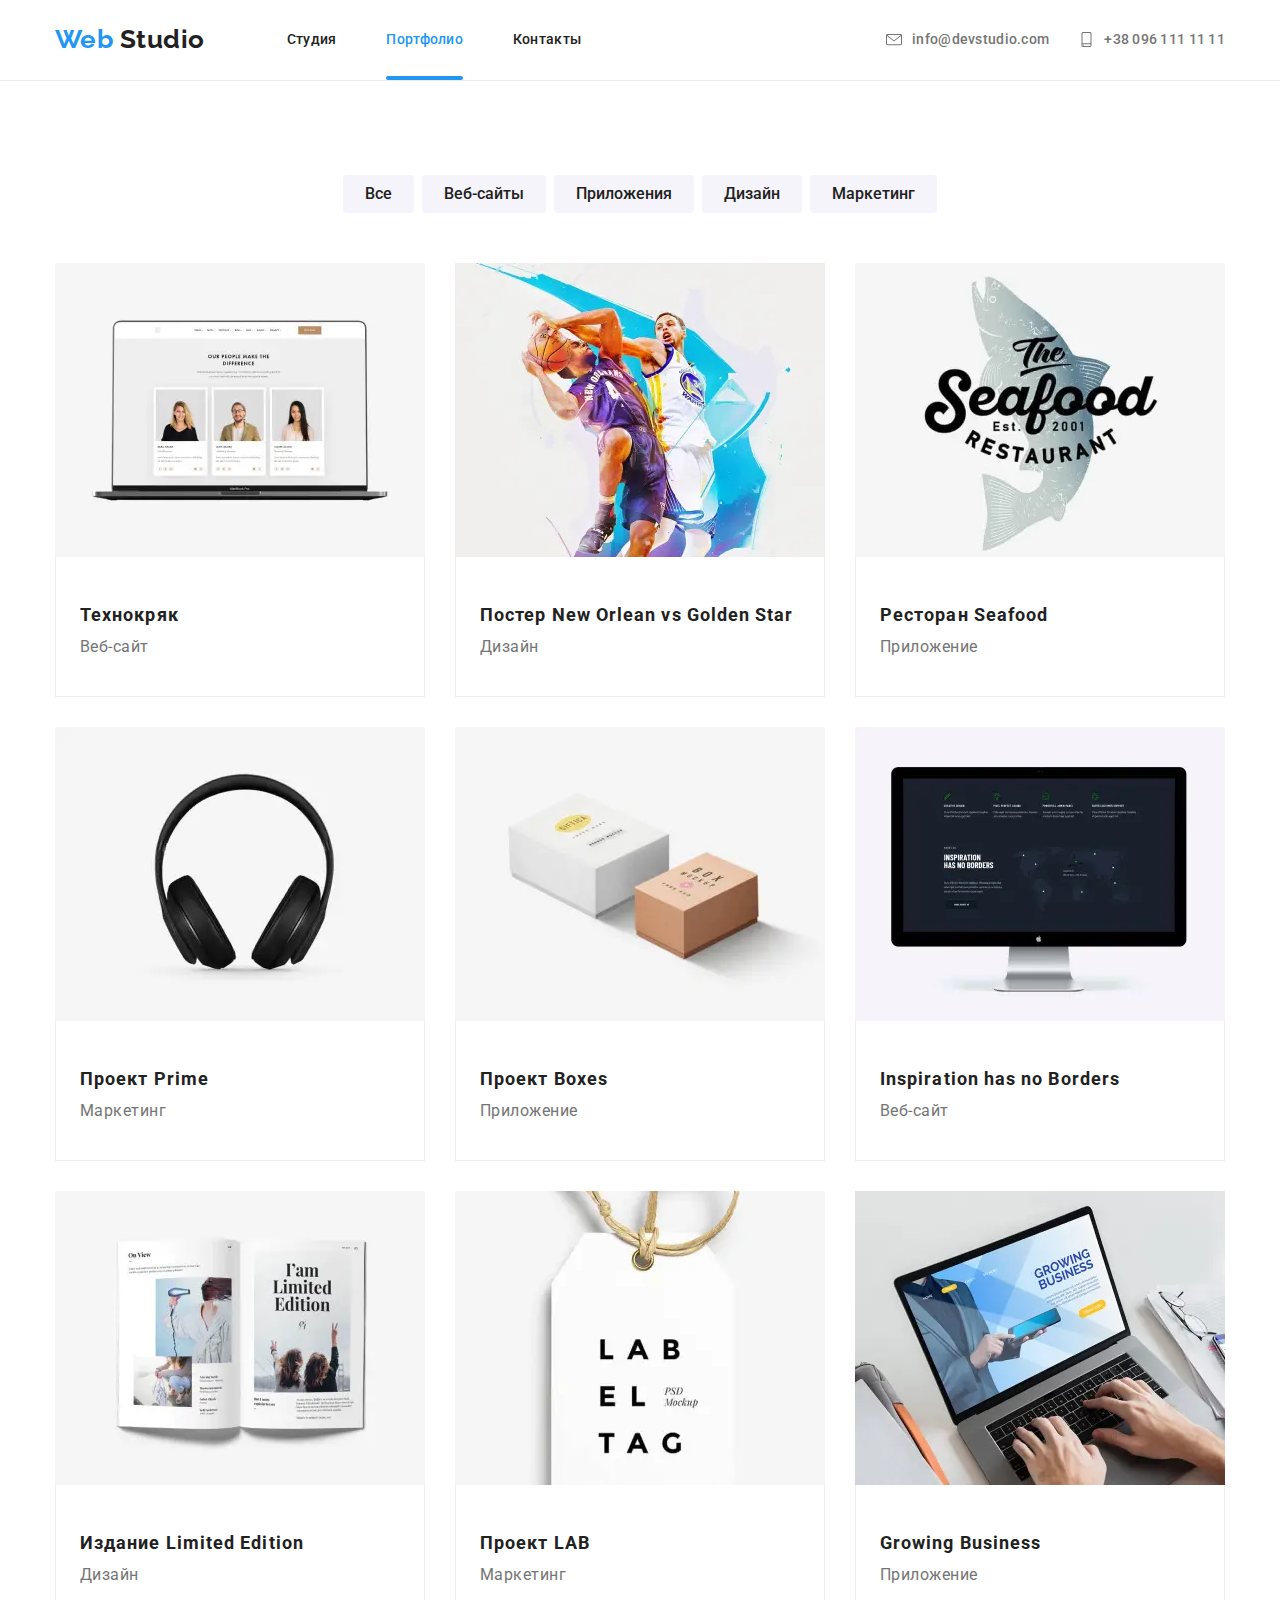
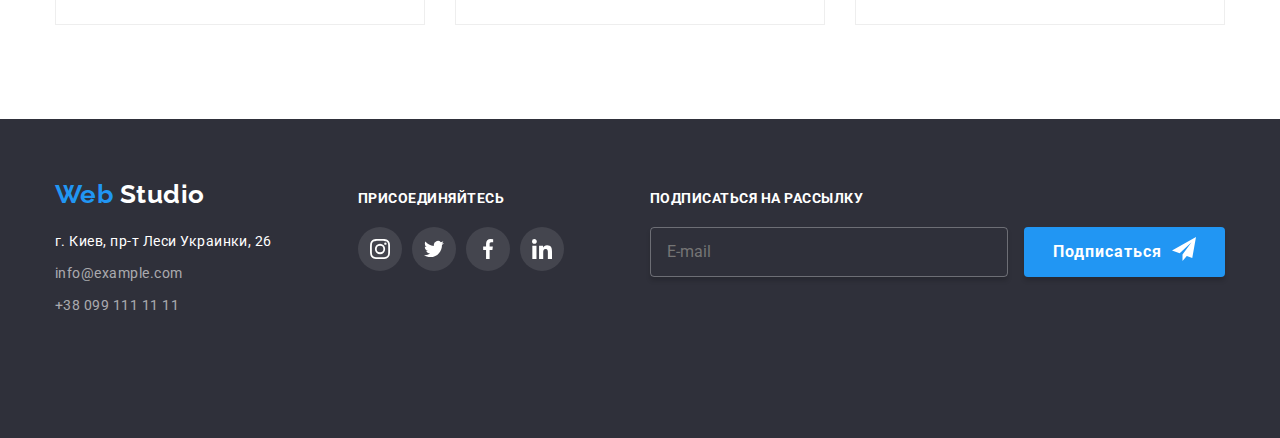
==== commit 3a9dbe18: "1" ====
--- a/portfolio.html
+++ b/portfolio.html
@@ -112,27 +112,27 @@
                      <source
                        srcset="./images/img/portfolio-desctop/desctop-tehno1x.webp 1x,
                        ./images/img/portfolio-desctop/desctop-tehno@2x.webp 2x"
-                       media="(min-width 1200px)" type="image/webp">
+                       media="(min-width: 1200px)" type="image/webp">
                      <source
                        srcset="./images/img/portfolio-desctop/desctop-tehno1x.jpg 1x,
                        ./images/img/portfolio-desctop/desctop-tehno@2x.jpg 2x"
-                       media="(min-width 1200px)">
-                     <source
-                       srcset="./images/img/portfolio-tablet-img/tehono-tablet-1x.webp 1x,
-                       ./images/img/portfolio-tablet-img/tehono-tablet@2x.webp 2x"
-                       media="(min-width 768px)" type="image/webp">
+                       media="(min-width: 1200px)">
+                     <source
+                       srcset="./images/img/portfolio-tablet-img/tehno-tablet-1x.webp 1x,
+                        ./images/img/portfolio-tablet-img/tehno-tablet@2x.webp 2x"
+                       media="(min-width: 768px)" type="image/webp">
                      <source
                        srcset="./images/img/portfolio-tablet-img/tehono-tablet-1x.jpg 1x,
                        ./images/img/portfolio-tablet-img/tehono-tablet@2x.jpg 2x"
-                       media="(min-width 768px)">
+                       media="(min-width: 768px)">
                      <source
                        srcset="./images/img/portfolio-smart-img/mobile-smart1x.webp 1x,
                        ./images/img/portfolio-smart-img/mobile-smart@2x.webp 2x"
-                       media="(min-width 320px)" type="image/webp">
+                       media="(min-width: 320px)" type="image/webp">
                      <source
                        srcset="./images/img/portfolio-smart-img/mobile-smart1x.jpg 1x,
                        ./images/img/portfolio-smart-img/mobile-smart@2x.jpg 2x"
-                       media="(min-width 320px)">
+                       media="(min-width: 320px)">
                     <img src="./images/img/portfolio-smart-img/mobile-smart1x.jpg" alt="Технокряк"/>
                    </picture>
                   <p class="examples-text">
@@ -147,25 +147,26 @@
                 </div>
               </a>
             </li>
+
             <li class="item">
               <a href="">
                 <div class="thumb">
                   <picture>
                     <source srcset="./images/img/portfolio-desctop/desctop-new1x.webp 1x,
-                       ./images/img/portfolio-desctop/desctop-new@2x.webp 2x" media="(min-width 1200px)"
+                       ./images/img/portfolio-desctop/desctop-new@2x.webp 2x" media="(min-width: 1200px)"
                       type="image/webp">
                     <source srcset="./images/img/portfolio-desctop/desctop-new1x.jpg 1x,
-                       ./images/img/portfolio-desctop/desctop-new@2x.jpg 2x" media="(min-width 1200px)">
+                       ./images/img/portfolio-desctop/desctop-new@2x.jpg 2x" media="(min-width: 1200px)">
                     <source srcset="./images/img/portfolio-tablet-img/new-orlean-tablet-1x.webp 1x,
-                       ./images/img/portfolio-tablet-img/new-orlean-tablet-@2x.webp 2x" media="(min-width 768px)"
+                       ./images/img/portfolio-tablet-img/new-orlean-tablet@2x.webp 2x" media="(min-width: 768px)"
                       type="image/webp">
                     <source srcset="./images/img/portfolio-tablet-img/new-orlean-tablet-1x.jpg 1x,
-                       ./images/img/portfolio-tablet-img/new-orlean-tablet-@2x.jpg 2x" media="(min-width 768px)">
+                       ./images/img/portfolio-tablet-img/new-orlean-tablet-@2x.jpg 2x" media="(min-width: 768px)">
                     <source srcset="./images/img/portfolio-smart-img/mobile-neworlean1x.webp 1x,
-                       ./images/img/portfolio-smart-img/mobile-neworlean@2x.webp 2x" media="(min-width 320px)"
+                       ./images/img/portfolio-smart-img/mobile-neworlean@2x.webp 2x" media="(min-width: 320px)"
                       type="image/webp">
                     <source srcset="./images/img/portfolio-smart-img/mobile-neworlean1x.jpg 1x,
-                       ./images/img/portfolio-smart-img/mobile-neworlean@2x.jpg 2x" media="(min-width 320px)">
+                       ./images/img/portfolio-smart-img/mobile-neworlean@2x.jpg 2x" media="(min-width: 320px)">
                     <img src="./images/img/portfolio-smart-img/mobile-neworlean1x.jpg" alt="New Orlean vs Golden Stars"/>
                   </picture>
                   
@@ -181,10 +182,38 @@
                 </div>
               </a>
             </li>
-            <li class="item">
-              <a href="">
-                <div class="thumb">
-                  <img src="./images/seafood-450.jpg" alt="Ресторан Seafood"/>
+
+            <li class="item">
+              <a href="">
+                <div class="thumb">
+                   <picture>
+                     <source
+                       srcset="./images/img/portfolio-desctop/desctop-sea1x.webp 1x,
+                       ./images/img/portfolio-desctop/desctop-sea@2x.webp 2x"
+                       media="(min-width: 1200px)" type="image/webp">
+                     <source
+                       srcset="./images/img/portfolio-desctop/desctop-sea1x.jpg 1x,
+                       ./images/img/portfolio-desctop/desctop-sea@2x.jpg 2x"
+                       media="(min-width: 1200px)">
+                     <source
+                       srcset="./images/img/portfolio-tablet-img/tablet-seafood-1x.webp 1x,
+                       ./images/img/portfolio-tablet-img/tablet-seafood@2x.webp 2x"
+                       media="(min-width: 768px)" type="image/webp">
+                     <source
+                       srcset="./images/img/portfolio-tablet-img/tablet-seafood-1x.jpg 1x,
+                       ./images/img/portfolio-tablet-img/tablet-seafood@2x.jpg 2x"
+                       media="(min-width: 768px)">
+                     <source
+                       srcset="./images/img/portfolio-smart-img/mobile-seafood1x.webp 1x,
+                       ./images/img/portfolio-smart-img/mobile-seafood@2x.webp 2x"
+                       media="(min-width: 320px)" type="image/webp">
+                     <source
+                       srcset="./images/img/portfolio-smart-img/mobile-seafood1x.jpg 1x,
+                       ./images/img/portfolio-smart-img/mobile-seafood@2x.jpg 2x"
+                       media="(min-width: 320px)">
+                    <img src="./images/img/portfolio-smart-img/mobile-seafood1x.jpg" alt="Технокряк"/>
+                   </picture>
+                  
                   <p class="examples-text">
                     Технокряк это современная площадка распространения
                     коронавируса. Компании используют эту платформу для
@@ -200,7 +229,28 @@
             <li class="item">
               <a href="">
                 <div class="thumb">
-                  <img src="./images/prime-450.jpg" alt="Проект Prime"/>
+                                                       <picture>
+                                                         <source srcset="./images/img/portfolio-desctop/desctop-prime1x.webp 1x,
+                       ./images/img/portfolio-desctop/desctop-prime@2x.webp 2x" media="(min-width: 1200px)"
+                                                           type="image/webp">
+                                                         <source
+                                                           srcset="./images/img/portfolio-desctop/desctop-prime1x.jpg 1x,
+                       ./images/img/portfolio-desctop/desctop-prime@2x.jpg 2x" media="(min-width: 1200px)">
+                                                         <source srcset="./images/img/portfolio-tablet-img/tablet-prime-1x.webp 1x,
+                       ./images/img/portfolio-tablet-img/tablet-prime@2x.webp 2x" media="(min-width: 768px)"
+                                                           type="image/webp">
+                                                         <source
+                                                           srcset="./images/img/portfolio-tablet-img/tablet-prime-1x.jpg 1x,
+                       ./images/img/portfolio-tablet-img/tablet-prime@2x.jpg 2x" media="(min-width: 768px)">
+                                                         <source srcset="./images/img/portfolio-smart-img/mobile-prime1x.webp 1x,
+                       ./images/img/portfolio-smart-img/mobile-prime@2x.webp 2x" media="(min-width: 320px)"
+                                                           type="image/webp">
+                                                         <source
+                                                           srcset="./images/img/portfolio-smart-img/mobile-prime1x.jpg 1x,
+                       ./images/img/portfolio-smart-img/mobile-prime@2x.jpg 2x" media="(min-width: 320px)">
+                                                         <img src="./images/img/portfolio-smart-img/mobile-smart1x.jpg"
+                                                           alt="Технокряк" />
+                                                       </picture>
                   <p class="examples-text">
                     Технокряк это современная площадка распространения
                     коронавируса. Компании используют эту платформу для
@@ -216,7 +266,31 @@
             <li class="item">
               <a href="">
                 <div class="thumb">
-                  <img src="./images/boxes-450.jpg" alt="Проект Boxes"/>
+                                                       <picture>
+                                                         <source srcset="./images/img/portfolio-desctop/desctop-box1x.webp 1x,
+                       ./images/img/portfolio-desctop/desctop-box@2x.webp 2x" media="(min-width: 1200px)"
+                                                           type="image/webp">
+                                                         <source
+                                                           srcset="../images/img/portfolio-desctop/desctop-box1x.jpg 1x,
+                       ./images/img/portfolio-desctop/desctop-box@2x.jpg 2x" media="(min-width: 1200px)">
+                                                         <source srcset="./images/img/portfolio-tablet-img/tablet-box-1x.webp 1x,
+                       ./images/img/portfolio-tablet-img/tablet-box@2x.webp 2x" media="(min-width 768px)"
+                                                           type="image/webp">
+                                                         <source
+                                                           srcset="./images/img/portfolio-tablet-img/tablet-box-1x.jpg 1x,
+                       ./images/img/portfolio-tablet-img/tablet-box@2x.jpg 2x" media="(min-width: 768px)">
+                                                         <source
+                                                           srcset="./images/img/portfolio-smart-img/mobile-boxes1x.webp
+                                                           1x,
+                       ./images/img/portfolio-smart-img/mobile-boxes@2x.webp 2x" media="(min-width: 320px)"
+                                                           type="image/webp">
+                                                         <source
+                                                           srcset="./images/img/portfolio-smart-img/mobile-boxes1x.jpg 1x,
+                       ./images/img/portfolio-smart-img/mobile-boxes@2x.jpg 2x" media="(min-width: 320px)">
+                                                         <img src="./images/img/portfolio-smart-img/mobile-boxes1x.jpg"
+                                                           alt="Технокряк" />
+                                                       </picture>
+                  
                   <p class="examples-text">
                     Технокряк это современная площадка распространения
                     коронавируса. Компании используют эту платформу для
@@ -232,7 +306,30 @@
             <li class="item">
               <a href="">
                 <div class="thumb">
-                  <img src="./images/inspiration-450.jpg" alt="Inspiration has no Borders"/>
+                                                       <picture>
+                                                        <source srcset="./images/img/portfolio-desctop/desctop-inspiration1x.webp 1x,
+                       ./images/img/portfolio-desctop/desctop-inspiration@2x.webp 2x" media="(min-width: 1200px)"
+                                                          type="image/webp">
+                                                        <source
+                                                          srcset="./images/img/portfolio-desctop/desctop-inspiration1x.jpg 1x,
+                       ./images/img/portfolio-desctop/desctop-inspiration@2x.jpg 2x" media="(min-width: 1200px)">
+                                                        <source srcset="./images/img/portfolio-tablet-img/tablet-inspiration-1x.webp 1x,
+                       ./images/img/portfolio-tablet-img/tablet-inspiration@2x.webp 2x" media="(min-width: 768px)"
+                                                          type="image/webp">
+                                                        <source
+                                                          srcset="./images/img/portfolio-tablet-img/tablet-inspiration-1x.jpg 1x,
+                       ./images/img/portfolio-tablet-img/tablet-inspiration@2x.jpg 2x" media="(min-width: 768px)">
+                                                        <source srcset="./images/img/portfolio-smart-img/mobile-inspiration1x.webp 1x,
+                       ./images/img/portfolio-smart-img/mobile-inspiration@2x.webp 2x" media="(min-width: 320px)"
+                                                          type="image/webp">
+                                                        <source
+                                                          srcset="./images/img/portfolio-smart-img/mobile-inspiration1x.jpg 1x,
+                       ./images/img/portfolio-smart-img/mobile-inspiration@2x.jpg 2x" media="(min-width: 320px)">
+                                                        <img
+                                                          src="./images/img/portfolio-smart-img/mobile-inspiration1x.jpg"
+                                                          alt="Технокряк" />
+                                                        </picture>
+                  
                   <p class="examples-text">
                     Технокряк это современная площадка распространения
                     коронавируса. Компании используют эту платформу для
@@ -248,7 +345,30 @@
             <li class="item">
               <a href="">
                 <div class="thumb">
-                  <img src="./images/limited-edition-450.jpg" alt="Издание Limited Edition"/>
+                                                       <picture>
+                                                         <source srcset="./images/img/portfolio-desctop/desctop-limited1x.webp 1x,
+                       ./images/img/portfolio-desctop/desctop-limited@2x.webp 2x" media="(min-width: 1200px)"
+                                                           type="image/webp">
+                                                         <source
+                                                           srcset="./images/img/portfolio-desctop/desctop-limited1x.jpg 1x,
+                       ./images/img/portfolio-desctop/desctop-limited@2x.jpg 2x" media="(min-width: 1200px)">
+                                                         <source srcset="./images/img/portfolio-tablet-img/tablet-limited-1x.webp 1x,
+                       ./images/img/portfolio-tablet-img/tablet-limited@2x.webp 2x" media="(min-width: 768px)"
+                                                           type="image/webp">
+                                                         <source
+                                                           srcset="./images/img/portfolio-tablet-img/tablet-limited-1x.jpg 1x,
+                       ./images/img/portfolio-tablet-img/tablet-limited@2x.jpg 2x" media="(min-width: 768px)">
+                                                         <source srcset="./images/img/portfolio-smart-img/mobile-limited1x.webp 1x,
+                       ./images/img/portfolio-smart-img/mobile-limited@2x.webp 2x" media="(min-width 320px)"
+                                                           type="image/webp">
+                                                         <source
+                                                           srcset="./images/img/portfolio-smart-img/mobile-limited1x.jpg 1x,
+                       ./images/img/portfolio-smart-img/mobile-limited@2x.jpg 2x" media="(min-width: 320px)">
+                                                         <img
+                                                           src="./images/img/portfolio-smart-img/mobile-limited1x.jpg"
+                                                           alt="Технокряк" />
+                                                       </picture>
+                  
                   <p class="examples-text">
                     Технокряк это современная площадка распространения
                     коронавируса. Компании используют эту платформу для
@@ -264,7 +384,29 @@
             <li class="item">
               <a href="">
                 <div class="thumb">
-                  <img src="./images/lab-450.jpg" alt="Проект LAB"/>
+                                                       <picture>
+                                                         <source srcset="./images/img/portfolio-desctop/desctop-lab1x.webp 1x,
+                       ./images/img/portfolio-desctop/desctop-lab@2x.webp 2x" media="(min-width: 1200px)"
+                                                           type="image/webp">
+                                                         <source
+                                                           srcset="./images/img/portfolio-desctop/desctop-lab1x.jpg 1x,
+                       ./images/img/portfolio-desctop/desctop-lab@2x.jpg 2x" media="(min-width: 1200px)">
+                                                         <source srcset="./images/img/portfolio-tablet-img/tablet-lab-1x.webp 1x,
+                       ./images/img/portfolio-tablet-img/tablet-lab@2x.webp 2x" media="(min-width: 768px)"
+                                                           type="image/webp">
+                                                         <source
+                                                           srcset="./images/img/portfolio-tablet-img/tablet-lab-1x.jpg 1x,
+                       ./images/img/portfolio-tablet-img/tablet-lab@2x.jpg 2x" media="(min-width: 768px)">
+                                                         <source srcset="./images/img/portfolio-smart-img/mobile-lab1x.webp 1x,
+                       ./images/img/portfolio-smart-img/mobile-lab@2x.webp 2x" media="(min-width: 320px)"
+                                                           type="image/webp">
+                                                         <source
+                                                           srcset="./images/img/portfolio-smart-img/mobile-lab1x.jpg 1x,
+                       ./images/img/portfolio-smart-img/mobile-lab@2x.jpg 2x" media="(min-width: 320px)">
+                                                         <img src="./images/img/portfolio-smart-img/mobile-smart1x.jpg"
+                                                           alt="Технокряк" />
+                                                       </picture>
+                  
                   <p class="examples-text">
                     Технокряк это современная площадка распространения
                     коронавируса. Компании используют эту платформу для
@@ -280,7 +422,30 @@
             <li class="item">
               <a href="">
                 <div class="thumb">
-                  <img src="./images/business-450.jpg" alt="Growing Business"/>
+                                                      <picture>
+                                                        <source srcset="./images/img/portfolio-desctop/desctop-growing1x.webp 1x,
+                       ./images/img/portfolio-desctop/desctop-growing@2x.webp 2x" media="(min-width: 1200px)"
+                                                          type="image/webp">
+                                                        <source
+                                                          srcset="./images/img/portfolio-desctop/desctop-growing1x.jpg 1x,
+                       ./images/img/portfolio-desctop/desctop-growing@2xjpg 2x" media="(min-width: 1200px)">
+                                                        <source srcset="./images/img/portfolio-tablet-img/tablet-growing-1x.webp 1x,
+                       ./images/img/portfolio-tablet-img/tablet-growing@2x.webp 2x" media="(min-width: 768px)"
+                                                          type="image/webp">
+                                                        <source
+                                                          srcset="./images/img/portfolio-tablet-img/tablet-growing-1x.jpg 1x,
+                       ./images/img/portfolio-tablet-img/tablet-growing@2x.jpg 2x" media="(min-width: 768px)">
+                                                        <source srcset="./images/img/portfolio-smart-img/mobile-business1x.webp 1x,
+                       ./images/img/portfolio-smart-img/mobile-business@2x.webp 2x" media="(min-width: 320px)"
+                                                          type="image/webp">
+                                                        <source
+                                                          srcset="./images/img/portfolio-smart-img/mobile-business1x.jpg 1x,
+                       ./images/img/portfolio-smart-img/mobile-business@2x.jpg" media="(min-width: 320px)">
+                                                        <img
+                                                          src="./images/img/portfolio-smart-img/mobile-business1x.jpg"
+                                                          alt="Технокряк" />
+                                                      </picture>
+                  
                   <p class="examples-text">
                     Технокряк это современная площадка распространения
                     коронавируса. Компании используют эту платформу для
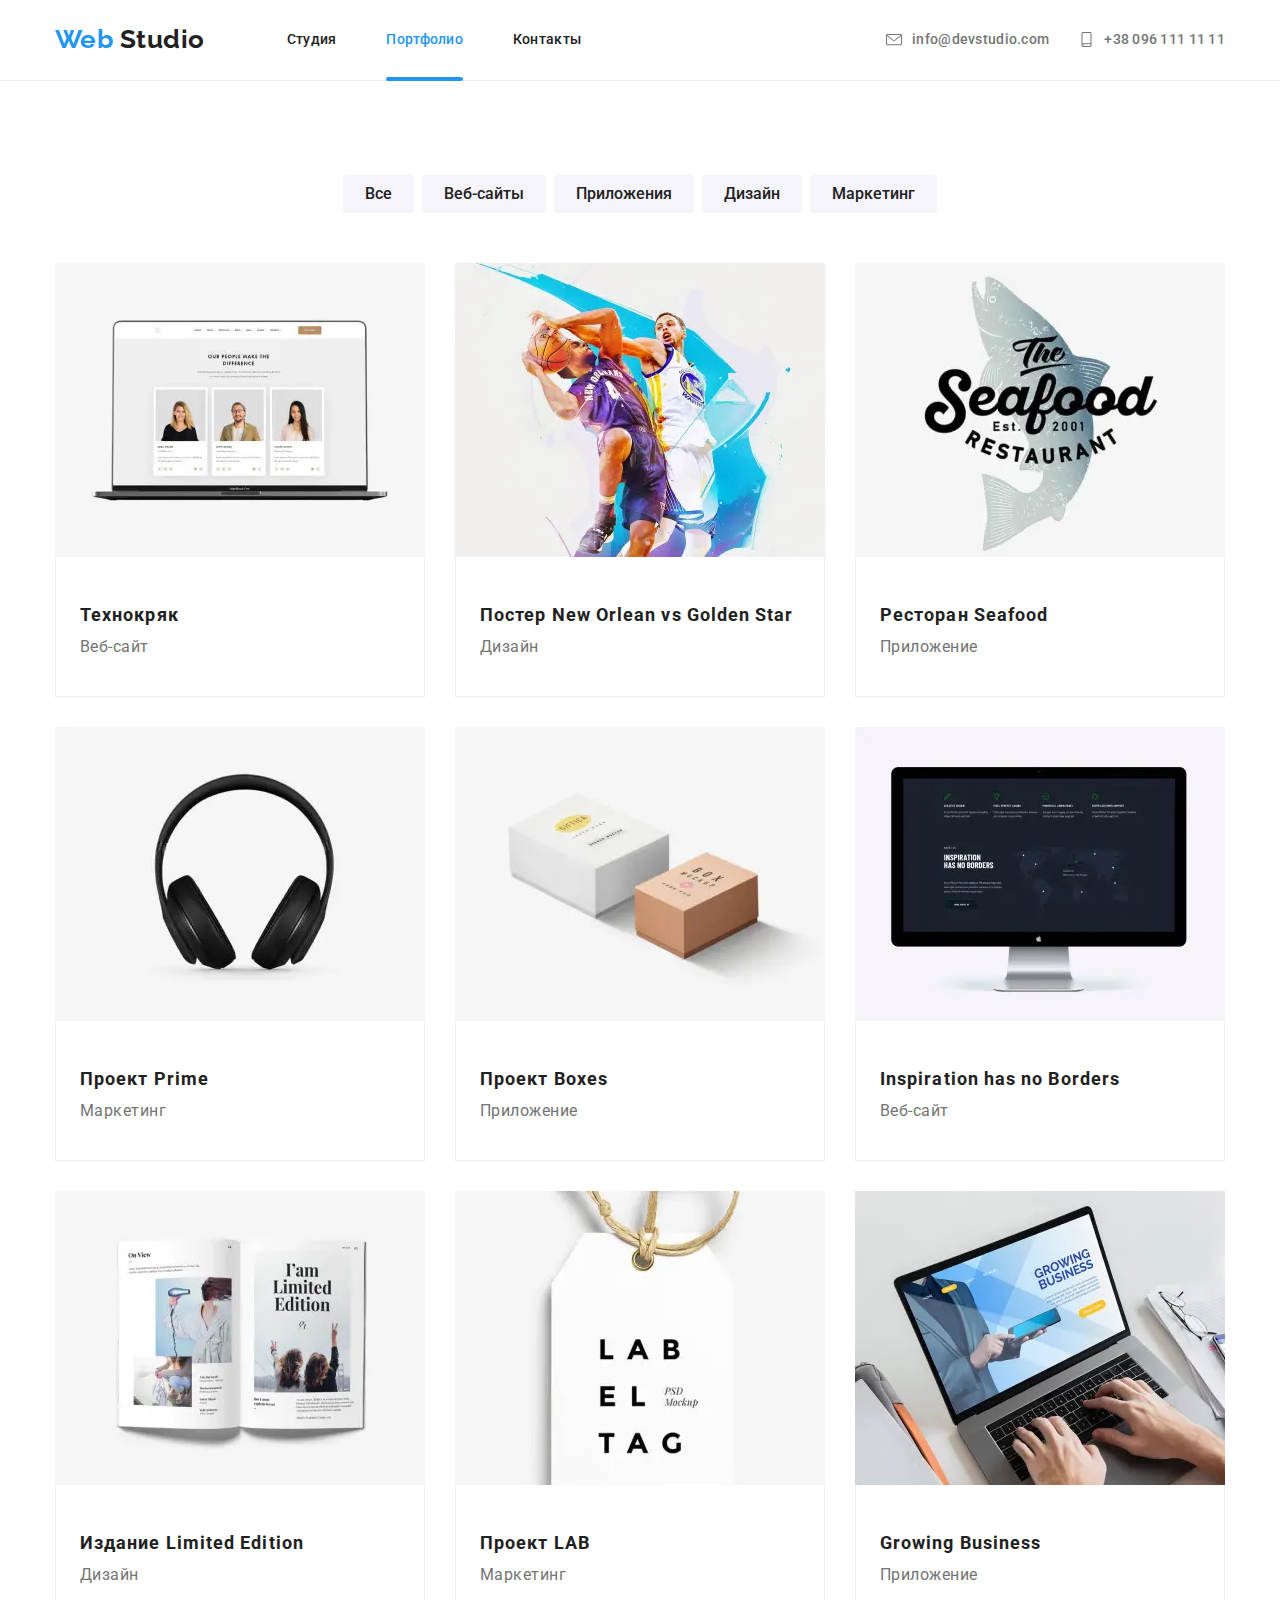
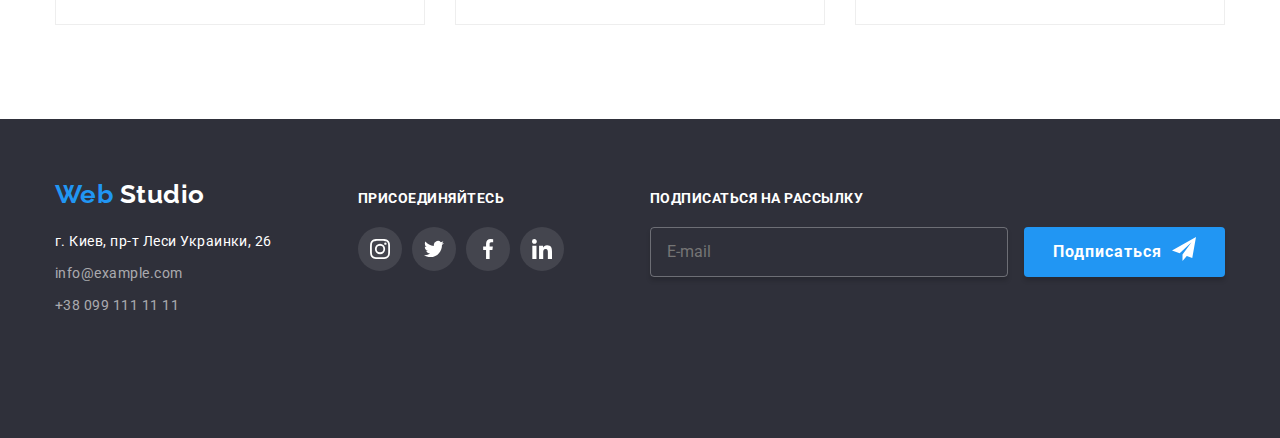
==== commit 8445ef95: "1" ====
--- a/portfolio.html
+++ b/portfolio.html
@@ -1,540 +1,472 @@
 <!DOCTYPE html>
 <html lang="ru">
-  <head>
-    <meta charset="UTF-8" />
-    <meta name="viewport" content="width=device-width, initial-scale=1.0" />
-    <title>Document</title>
-    <link rel="stylesheet" href="./css/main.min.css" />
-  </head>
-
-  <body class="page">
-    <!-- header -->
-    <header class="head">
-      <div class="container header">
-        <nav class="main-nav">
-          <a href="" class="logo logo-main">
-            Web <span class="item">Studio</span>
-          </a>
-
-          <button
-            type="button"
-            class="menu-burger"
-            aria-expanded="false"
-            aria-controls="menu-container"
-            data-menu-button
-          >
-            <svg
-              width="40"
-              height="40"
-              aria-label="Переключатель мобильного меню"
-            >
-              <use
-                class="icon-cross"
-                href="./images/symbol-defs.svg#close-burger"
-              ></use>
-              <use
-                class="icon-menu"
-                href="./images/symbol-defs.svg#menu-burger"
-              ></use>
-            </svg>
-          </button>
-
-          <div class="menu-container" id="menu-container" data-menu>
-            <ul class="site-nav">
-              <li class="item">
-                <a href="./index.html" class="link">
-                  Студия
-                </a>
-              </li>
-              <li class="item">
-                <a href="" class="link current">Портфолио</a>
-              </li>
-              <li class="item">
-                <a href="" class="link">Контакты</a>
-              </li>
-            </ul>
-
-            <ul class="contacts-header">
-              <li class="item">
-                <a
-                  href="mailto:info@devstudio.com"
-                  class="link"
-                  aria-label="Написать"
-                >
-                  <svg class="mail-icon">
-                    <use href="./images/symbol-defs.svg#mail-icon"></use>
-                  </svg>
-                  info@devstudio.com
-                </a>
-              </li>
-              <li class="item">
-                <a href="tel:+380991111111" class="link" aria-label="Позвонить">
-                  <svg class="phone-icon">
-                    <use href="./images/symbol-defs.svg#phone-icon"></use>
-                  </svg>
-                  +38 096 111 11 11</a
-                >
-              </li>
-            </ul>
-          </div>
-        </nav>
-      </div>
-    </header>
-
-    <main>
-      <h1 class="portfolio-header">Портфолио</h1>
-      <section class="section portfolio-container">
-        <div class="container">
-          <ul class="portfolio-filter">
+
+<head>
+  <meta charset="UTF-8" />
+  <meta name="viewport" content="width=device-width, initial-scale=1.0" />
+  <title>Document</title>
+  <link rel="stylesheet" href="./css/main.min.css" />
+</head>
+
+<body class="page">
+  <!-- header -->
+  <header class="head">
+    <div class="container header">
+      <nav class="main-nav">
+        <a href="./index.html" class="logo logo-main">
+          Web <span class="item">Studio</span>
+        </a>
+
+        <button type="button" class="menu-burger" aria-expanded="false" aria-controls="menu-container" data-menu-button>
+          <svg width="40" height="40" aria-label="Переключатель мобильного меню">
+            <use class="icon-cross" href="./images/symbol-defs.svg#close-burger"></use>
+            <use class="icon-menu" href="./images/symbol-defs.svg#menu-burger"></use>
+          </svg>
+        </button>
+
+        <div class="menu-container" id="menu-container" data-menu>
+          <ul class="site-nav">
             <li class="item">
-              <button type="button" class="filter-button">Все</button>
-            </li>
-            <li class="item">
-              <button type="button" class="filter-button">Веб-сайты</button>
-            </li>
-            <li class="item">
-              <button type="button" class="filter-button">Приложения</button>
-            </li>
-            <li class="item">
-              <button type="button" class="filter-button">Дизайн</button>
-            </li>
-            <li class="item">
-              <button type="button" class="filter-button">Маркетинг</button>
-            </li>
-          </ul>
-
-          <h2 class="title-hidden">Примеры работ</h2>
-          <ul class="examples">
-            <li class="item">
-              <a href="">
-                <div class="thumb">
-                   <picture>
-                     <source
-                       srcset="./images/img/portfolio-desctop/desctop-tehno1x.webp 1x,
-                       ./images/img/portfolio-desctop/desctop-tehno@2x.webp 2x"
-                       media="(min-width: 1200px)" type="image/webp">
-                     <source
-                       srcset="./images/img/portfolio-desctop/desctop-tehno1x.jpg 1x,
-                       ./images/img/portfolio-desctop/desctop-tehno@2x.jpg 2x"
-                       media="(min-width: 1200px)">
-                     <source
-                       srcset="./images/img/portfolio-tablet-img/tehno-tablet-1x.webp 1x,
-                        ./images/img/portfolio-tablet-img/tehno-tablet@2x.webp 2x"
-                       media="(min-width: 768px)" type="image/webp">
-                     <source
-                       srcset="./images/img/portfolio-tablet-img/tehono-tablet-1x.jpg 1x,
-                       ./images/img/portfolio-tablet-img/tehono-tablet@2x.jpg 2x"
-                       media="(min-width: 768px)">
-                     <source
-                       srcset="./images/img/portfolio-smart-img/mobile-smart1x.webp 1x,
-                       ./images/img/portfolio-smart-img/mobile-smart@2x.webp 2x"
-                       media="(min-width: 320px)" type="image/webp">
-                     <source
-                       srcset="./images/img/portfolio-smart-img/mobile-smart1x.jpg 1x,
-                       ./images/img/portfolio-smart-img/mobile-smart@2x.jpg 2x"
-                       media="(min-width: 320px)">
-                    <img src="./images/img/portfolio-smart-img/mobile-smart1x.jpg" alt="Технокряк"/>
-                   </picture>
-                  <p class="examples-text">
-                    Технокряк это современная площадка распространения
-                    коронавируса. Компании используют эту платформу для
-                    цифрового шпионажа и атак на защищённые сервера конкурентов.
-                  </p>
-                </div>
-                <div class="description">
-                  <h3 class="title">Технокряк</h3>
-                  <p class="examples-description">Веб-сайт</p>
-                </div>
-              </a>
-            </li>
-
-            <li class="item">
-              <a href="">
-                <div class="thumb">
-                  <picture>
-                    <source srcset="./images/img/portfolio-desctop/desctop-new1x.webp 1x,
-                       ./images/img/portfolio-desctop/desctop-new@2x.webp 2x" media="(min-width: 1200px)"
-                      type="image/webp">
-                    <source srcset="./images/img/portfolio-desctop/desctop-new1x.jpg 1x,
-                       ./images/img/portfolio-desctop/desctop-new@2x.jpg 2x" media="(min-width: 1200px)">
-                    <source srcset="./images/img/portfolio-tablet-img/new-orlean-tablet-1x.webp 1x,
-                       ./images/img/portfolio-tablet-img/new-orlean-tablet@2x.webp 2x" media="(min-width: 768px)"
-                      type="image/webp">
-                    <source srcset="./images/img/portfolio-tablet-img/new-orlean-tablet-1x.jpg 1x,
-                       ./images/img/portfolio-tablet-img/new-orlean-tablet-@2x.jpg 2x" media="(min-width: 768px)">
-                    <source srcset="./images/img/portfolio-smart-img/mobile-neworlean1x.webp 1x,
-                       ./images/img/portfolio-smart-img/mobile-neworlean@2x.webp 2x" media="(min-width: 320px)"
-                      type="image/webp">
-                    <source srcset="./images/img/portfolio-smart-img/mobile-neworlean1x.jpg 1x,
-                       ./images/img/portfolio-smart-img/mobile-neworlean@2x.jpg 2x" media="(min-width: 320px)">
-                    <img src="./images/img/portfolio-smart-img/mobile-neworlean1x.jpg" alt="New Orlean vs Golden Stars"/>
-                  </picture>
-                  
-                  <p class="examples-text">
-                    Технокряк это современная площадка распространения
-                    коронавируса. Компании используют эту платформу для
-                    цифрового шпионажа и атак на защищённые сервера конкурентов.
-                  </p>
-                </div>
-                <div class="description">
-                  <h3 class="title">Постер New Orlean vs Golden Star</h3>
-                  <p class="examples-description">Дизайн</p>
-                </div>
-              </a>
-            </li>
-
-            <li class="item">
-              <a href="">
-                <div class="thumb">
-                   <picture>
-                     <source
-                       srcset="./images/img/portfolio-desctop/desctop-sea1x.webp 1x,
-                       ./images/img/portfolio-desctop/desctop-sea@2x.webp 2x"
-                       media="(min-width: 1200px)" type="image/webp">
-                     <source
-                       srcset="./images/img/portfolio-desctop/desctop-sea1x.jpg 1x,
-                       ./images/img/portfolio-desctop/desctop-sea@2x.jpg 2x"
-                       media="(min-width: 1200px)">
-                     <source
-                       srcset="./images/img/portfolio-tablet-img/tablet-seafood-1x.webp 1x,
-                       ./images/img/portfolio-tablet-img/tablet-seafood@2x.webp 2x"
-                       media="(min-width: 768px)" type="image/webp">
-                     <source
-                       srcset="./images/img/portfolio-tablet-img/tablet-seafood-1x.jpg 1x,
-                       ./images/img/portfolio-tablet-img/tablet-seafood@2x.jpg 2x"
-                       media="(min-width: 768px)">
-                     <source
-                       srcset="./images/img/portfolio-smart-img/mobile-seafood1x.webp 1x,
-                       ./images/img/portfolio-smart-img/mobile-seafood@2x.webp 2x"
-                       media="(min-width: 320px)" type="image/webp">
-                     <source
-                       srcset="./images/img/portfolio-smart-img/mobile-seafood1x.jpg 1x,
-                       ./images/img/portfolio-smart-img/mobile-seafood@2x.jpg 2x"
-                       media="(min-width: 320px)">
-                    <img src="./images/img/portfolio-smart-img/mobile-seafood1x.jpg" alt="Технокряк"/>
-                   </picture>
-                  
-                  <p class="examples-text">
-                    Технокряк это современная площадка распространения
-                    коронавируса. Компании используют эту платформу для
-                    цифрового шпионажа и атак на защищённые сервера конкурентов.
-                  </p>
-                </div>
-                <div class="description">
-                  <h3 class="title">Ресторан Seafood</h3>
-                  <p class="examples-description">Приложение</p>
-                </div>
+              <a href="./index.html" class="link">
+                Студия
               </a>
             </li>
             <li class="item">
-              <a href="">
-                <div class="thumb">
-                                                       <picture>
-                                                         <source srcset="./images/img/portfolio-desctop/desctop-prime1x.webp 1x,
-                       ./images/img/portfolio-desctop/desctop-prime@2x.webp 2x" media="(min-width: 1200px)"
-                                                           type="image/webp">
-                                                         <source
-                                                           srcset="./images/img/portfolio-desctop/desctop-prime1x.jpg 1x,
-                       ./images/img/portfolio-desctop/desctop-prime@2x.jpg 2x" media="(min-width: 1200px)">
-                                                         <source srcset="./images/img/portfolio-tablet-img/tablet-prime-1x.webp 1x,
-                       ./images/img/portfolio-tablet-img/tablet-prime@2x.webp 2x" media="(min-width: 768px)"
-                                                           type="image/webp">
-                                                         <source
-                                                           srcset="./images/img/portfolio-tablet-img/tablet-prime-1x.jpg 1x,
-                       ./images/img/portfolio-tablet-img/tablet-prime@2x.jpg 2x" media="(min-width: 768px)">
-                                                         <source srcset="./images/img/portfolio-smart-img/mobile-prime1x.webp 1x,
-                       ./images/img/portfolio-smart-img/mobile-prime@2x.webp 2x" media="(min-width: 320px)"
-                                                           type="image/webp">
-                                                         <source
-                                                           srcset="./images/img/portfolio-smart-img/mobile-prime1x.jpg 1x,
-                       ./images/img/portfolio-smart-img/mobile-prime@2x.jpg 2x" media="(min-width: 320px)">
-                                                         <img src="./images/img/portfolio-smart-img/mobile-smart1x.jpg"
-                                                           alt="Технокряк" />
-                                                       </picture>
-                  <p class="examples-text">
-                    Технокряк это современная площадка распространения
-                    коронавируса. Компании используют эту платформу для
-                    цифрового шпионажа и атак на защищённые сервера конкурентов.
-                  </p>
-                </div>
-                <div class="description">
-                  <h3 class="title">Проект Prime</h3>
-                  <p class="examples-description">Маркетинг</p>
-                </div>
+              <a href="" class="link current">Портфолио</a>
+            </li>
+            <li class="item">
+              <a href="" class="link">Контакты</a>
+            </li>
+          </ul>
+
+          <ul class="contacts-header">
+            <li class="item">
+              <a href="mailto:info@devstudio.com" class="link" aria-label="Написать">
+                <svg class="mail-icon">
+                  <use href="./images/symbol-defs.svg#mail-icon"></use>
+                </svg>
+                info@devstudio.com
               </a>
             </li>
             <li class="item">
-              <a href="">
-                <div class="thumb">
-                                                       <picture>
-                                                         <source srcset="./images/img/portfolio-desctop/desctop-box1x.webp 1x,
-                       ./images/img/portfolio-desctop/desctop-box@2x.webp 2x" media="(min-width: 1200px)"
-                                                           type="image/webp">
-                                                         <source
-                                                           srcset="../images/img/portfolio-desctop/desctop-box1x.jpg 1x,
-                       ./images/img/portfolio-desctop/desctop-box@2x.jpg 2x" media="(min-width: 1200px)">
-                                                         <source srcset="./images/img/portfolio-tablet-img/tablet-box-1x.webp 1x,
-                       ./images/img/portfolio-tablet-img/tablet-box@2x.webp 2x" media="(min-width 768px)"
-                                                           type="image/webp">
-                                                         <source
-                                                           srcset="./images/img/portfolio-tablet-img/tablet-box-1x.jpg 1x,
-                       ./images/img/portfolio-tablet-img/tablet-box@2x.jpg 2x" media="(min-width: 768px)">
-                                                         <source
-                                                           srcset="./images/img/portfolio-smart-img/mobile-boxes1x.webp
-                                                           1x,
-                       ./images/img/portfolio-smart-img/mobile-boxes@2x.webp 2x" media="(min-width: 320px)"
-                                                           type="image/webp">
-                                                         <source
-                                                           srcset="./images/img/portfolio-smart-img/mobile-boxes1x.jpg 1x,
-                       ./images/img/portfolio-smart-img/mobile-boxes@2x.jpg 2x" media="(min-width: 320px)">
-                                                         <img src="./images/img/portfolio-smart-img/mobile-boxes1x.jpg"
-                                                           alt="Технокряк" />
-                                                       </picture>
-                  
-                  <p class="examples-text">
-                    Технокряк это современная площадка распространения
-                    коронавируса. Компании используют эту платформу для
-                    цифрового шпионажа и атак на защищённые сервера конкурентов.
-                  </p>
-                </div>
-                <div class="description">
-                  <h3 class="title">Проект Boxes</h3>
-                  <p class="examples-description">Приложение</p>
-                </div>
-              </a>
-            </li>
-            <li class="item">
-              <a href="">
-                <div class="thumb">
-                                                       <picture>
-                                                        <source srcset="./images/img/portfolio-desctop/desctop-inspiration1x.webp 1x,
-                       ./images/img/portfolio-desctop/desctop-inspiration@2x.webp 2x" media="(min-width: 1200px)"
-                                                          type="image/webp">
-                                                        <source
-                                                          srcset="./images/img/portfolio-desctop/desctop-inspiration1x.jpg 1x,
-                       ./images/img/portfolio-desctop/desctop-inspiration@2x.jpg 2x" media="(min-width: 1200px)">
-                                                        <source srcset="./images/img/portfolio-tablet-img/tablet-inspiration-1x.webp 1x,
-                       ./images/img/portfolio-tablet-img/tablet-inspiration@2x.webp 2x" media="(min-width: 768px)"
-                                                          type="image/webp">
-                                                        <source
-                                                          srcset="./images/img/portfolio-tablet-img/tablet-inspiration-1x.jpg 1x,
-                       ./images/img/portfolio-tablet-img/tablet-inspiration@2x.jpg 2x" media="(min-width: 768px)">
-                                                        <source srcset="./images/img/portfolio-smart-img/mobile-inspiration1x.webp 1x,
-                       ./images/img/portfolio-smart-img/mobile-inspiration@2x.webp 2x" media="(min-width: 320px)"
-                                                          type="image/webp">
-                                                        <source
-                                                          srcset="./images/img/portfolio-smart-img/mobile-inspiration1x.jpg 1x,
-                       ./images/img/portfolio-smart-img/mobile-inspiration@2x.jpg 2x" media="(min-width: 320px)">
-                                                        <img
-                                                          src="./images/img/portfolio-smart-img/mobile-inspiration1x.jpg"
-                                                          alt="Технокряк" />
-                                                        </picture>
-                  
-                  <p class="examples-text">
-                    Технокряк это современная площадка распространения
-                    коронавируса. Компании используют эту платформу для
-                    цифрового шпионажа и атак на защищённые сервера конкурентов.
-                  </p>
-                </div>
-                <div class="description">
-                  <h3 class="title">Inspiration has no Borders</h3>
-                  <p class="examples-description">Веб-сайт</p>
-                </div>
-              </a>
-            </li>
-            <li class="item">
-              <a href="">
-                <div class="thumb">
-                                                       <picture>
-                                                         <source srcset="./images/img/portfolio-desctop/desctop-limited1x.webp 1x,
-                       ./images/img/portfolio-desctop/desctop-limited@2x.webp 2x" media="(min-width: 1200px)"
-                                                           type="image/webp">
-                                                         <source
-                                                           srcset="./images/img/portfolio-desctop/desctop-limited1x.jpg 1x,
-                       ./images/img/portfolio-desctop/desctop-limited@2x.jpg 2x" media="(min-width: 1200px)">
-                                                         <source srcset="./images/img/portfolio-tablet-img/tablet-limited-1x.webp 1x,
-                       ./images/img/portfolio-tablet-img/tablet-limited@2x.webp 2x" media="(min-width: 768px)"
-                                                           type="image/webp">
-                                                         <source
-                                                           srcset="./images/img/portfolio-tablet-img/tablet-limited-1x.jpg 1x,
-                       ./images/img/portfolio-tablet-img/tablet-limited@2x.jpg 2x" media="(min-width: 768px)">
-                                                         <source srcset="./images/img/portfolio-smart-img/mobile-limited1x.webp 1x,
-                       ./images/img/portfolio-smart-img/mobile-limited@2x.webp 2x" media="(min-width 320px)"
-                                                           type="image/webp">
-                                                         <source
-                                                           srcset="./images/img/portfolio-smart-img/mobile-limited1x.jpg 1x,
-                       ./images/img/portfolio-smart-img/mobile-limited@2x.jpg 2x" media="(min-width: 320px)">
-                                                         <img
-                                                           src="./images/img/portfolio-smart-img/mobile-limited1x.jpg"
-                                                           alt="Технокряк" />
-                                                       </picture>
-                  
-                  <p class="examples-text">
-                    Технокряк это современная площадка распространения
-                    коронавируса. Компании используют эту платформу для
-                    цифрового шпионажа и атак на защищённые сервера конкурентов.
-                  </p>
-                </div>
-                <div class="description">
-                  <h3 class="title">Издание Limited Edition</h3>
-                  <p class="examples-description">Дизайн</p>
-                </div>
-              </a>
-            </li>
-            <li class="item">
-              <a href="">
-                <div class="thumb">
-                                                       <picture>
-                                                         <source srcset="./images/img/portfolio-desctop/desctop-lab1x.webp 1x,
-                       ./images/img/portfolio-desctop/desctop-lab@2x.webp 2x" media="(min-width: 1200px)"
-                                                           type="image/webp">
-                                                         <source
-                                                           srcset="./images/img/portfolio-desctop/desctop-lab1x.jpg 1x,
-                       ./images/img/portfolio-desctop/desctop-lab@2x.jpg 2x" media="(min-width: 1200px)">
-                                                         <source srcset="./images/img/portfolio-tablet-img/tablet-lab-1x.webp 1x,
-                       ./images/img/portfolio-tablet-img/tablet-lab@2x.webp 2x" media="(min-width: 768px)"
-                                                           type="image/webp">
-                                                         <source
-                                                           srcset="./images/img/portfolio-tablet-img/tablet-lab-1x.jpg 1x,
-                       ./images/img/portfolio-tablet-img/tablet-lab@2x.jpg 2x" media="(min-width: 768px)">
-                                                         <source srcset="./images/img/portfolio-smart-img/mobile-lab1x.webp 1x,
-                       ./images/img/portfolio-smart-img/mobile-lab@2x.webp 2x" media="(min-width: 320px)"
-                                                           type="image/webp">
-                                                         <source
-                                                           srcset="./images/img/portfolio-smart-img/mobile-lab1x.jpg 1x,
-                       ./images/img/portfolio-smart-img/mobile-lab@2x.jpg 2x" media="(min-width: 320px)">
-                                                         <img src="./images/img/portfolio-smart-img/mobile-smart1x.jpg"
-                                                           alt="Технокряк" />
-                                                       </picture>
-                  
-                  <p class="examples-text">
-                    Технокряк это современная площадка распространения
-                    коронавируса. Компании используют эту платформу для
-                    цифрового шпионажа и атак на защищённые сервера конкурентов.
-                  </p>
-                </div>
-                <div class="description">
-                  <h3 class="title">Проект LAB</h3>
-                  <p class="examples-description">Маркетинг</p>
-                </div>
-              </a>
-            </li>
-            <li class="item">
-              <a href="">
-                <div class="thumb">
-                                                      <picture>
-                                                        <source srcset="./images/img/portfolio-desctop/desctop-growing1x.webp 1x,
-                       ./images/img/portfolio-desctop/desctop-growing@2x.webp 2x" media="(min-width: 1200px)"
-                                                          type="image/webp">
-                                                        <source
-                                                          srcset="./images/img/portfolio-desctop/desctop-growing1x.jpg 1x,
-                       ./images/img/portfolio-desctop/desctop-growing@2xjpg 2x" media="(min-width: 1200px)">
-                                                        <source srcset="./images/img/portfolio-tablet-img/tablet-growing-1x.webp 1x,
-                       ./images/img/portfolio-tablet-img/tablet-growing@2x.webp 2x" media="(min-width: 768px)"
-                                                          type="image/webp">
-                                                        <source
-                                                          srcset="./images/img/portfolio-tablet-img/tablet-growing-1x.jpg 1x,
-                       ./images/img/portfolio-tablet-img/tablet-growing@2x.jpg 2x" media="(min-width: 768px)">
-                                                        <source srcset="./images/img/portfolio-smart-img/mobile-business1x.webp 1x,
-                       ./images/img/portfolio-smart-img/mobile-business@2x.webp 2x" media="(min-width: 320px)"
-                                                          type="image/webp">
-                                                        <source
-                                                          srcset="./images/img/portfolio-smart-img/mobile-business1x.jpg 1x,
-                       ./images/img/portfolio-smart-img/mobile-business@2x.jpg" media="(min-width: 320px)">
-                                                        <img
-                                                          src="./images/img/portfolio-smart-img/mobile-business1x.jpg"
-                                                          alt="Технокряк" />
-                                                      </picture>
-                  
-                  <p class="examples-text">
-                    Технокряк это современная площадка распространения
-                    коронавируса. Компании используют эту платформу для
-                    цифрового шпионажа и атак на защищённые сервера конкурентов.
-                  </p>
-                </div>
-                <div class="description">
-                  <h3 class="title">Growing Business</h3>
-                  <p class="examples-description">Приложение</p>
-                </div>
-              </a>
+              <a href="tel:+380991111111" class="link" aria-label="Позвонить">
+                <svg class="phone-icon">
+                  <use href="./images/symbol-defs.svg#phone-icon"></use>
+                </svg>
+                +38 096 111 11 11</a>
             </li>
           </ul>
         </div>
-      </section>
-    </main>
-
-    <!-- footer -->
-    <!-- footer -->
-    <footer class="footer">
-      <div class="container footer-content">
-        <div class="footer-contacts">
-          <a href="" class="logo logo-secondary">
-            Web <span class="item">Studio</span>
-          </a>
-          <address class="contacts">
-            <div class="map-address">г. Киев, пр-т Леси Украинки, 26</div>
-            <div class="footer-mail">
-              <a href="mailto:info@example.com" class="link"
-                >info@example.com</a
-              >
-            </div>
-            <div class="footer-tel">
-              <a href="tel:+380991111111" class="link">+38 099 111 11 11</a>
-            </div>
-          </address>
-        </div>
-
-        <div class="social-media-footer">
-          <b>присоединяйтесь</b>
-          <ul class="list">
-            <li class="item">
-              <a href="" class="icon-social">
-                <svg class="social-media">
-                  <use href="./images/symbol-defs.svg#instagram"></use>
-                </svg>
-              </a>
-            </li>
-            <li class="item">
-              <a href="" class="icon-social">
-                <svg class="social-media">
-                  <use href="./images/symbol-defs.svg#twitter"></use>
-                </svg>
-              </a>
-            </li>
-            <li class="item">
-              <a href="" class="icon-social">
-                <svg class="social-media">
-                  <use href="./images/symbol-defs.svg#facebook"></use>
-                </svg>
-              </a>
-            </li>
-            <li class="item">
-              <a href="" class="icon-social">
-                <svg class="social-media">
-                  <use href="./images/symbol-defs.svg#linkedin"></use>
-                </svg>
-              </a>
-            </li>
-          </ul>
-        </div>
-
-        <div class="footer-submit">
-          <b>подписаться на рассылку</b>
-          <form class="js-speaker-form">
-            <input type="email" name="mail" placeholder="E-mail" />
-            <button type="submit" class="button">
-              Подписаться<svg class="send">
-                <use href="./images/symbol-defs.svg#send"></use>
+      </nav>
+    </div>
+  </header>
+
+  <main>
+    <h1 class="portfolio-header">Портфолио</h1>
+    <section class="section portfolio-container">
+      <div class="container">
+        <ul class="portfolio-filter">
+          <li class="item">
+            <button type="button" class="filter-button">Все</button>
+          </li>
+          <li class="item">
+            <button type="button" class="filter-button">Веб-сайты</button>
+          </li>
+          <li class="item">
+            <button type="button" class="filter-button">Приложения</button>
+          </li>
+          <li class="item">
+            <button type="button" class="filter-button">Дизайн</button>
+          </li>
+          <li class="item">
+            <button type="button" class="filter-button">Маркетинг</button>
+          </li>
+        </ul>
+
+        <h2 class="title-hidden">Примеры работ</h2>
+        <ul class="examples">
+          <li class="item">
+            <a href="">
+              <div class="thumb">
+                <picture>
+                  <source srcset="./images/img/portfolio-desctop/desctop-tehno1x.webp 1x,
+                       ./images/img/portfolio-desctop/desctop-tehno@2x.webp 2x" media="(min-width: 1200px)"
+                    type="image/webp">
+                  <source srcset="./images/img/portfolio-desctop/desctop-tehno1x.jpg 1x,
+                       ./images/img/portfolio-desctop/desctop-tehno@2x.jpg 2x" media="(min-width: 1200px)">
+                  <source srcset="./images/img/portfolio-tablet-img/tehno-tablet-1x.webp 1x,
+                        ./images/img/portfolio-tablet-img/tehno-tablet@2x.webp 2x" media="(min-width: 768px)"
+                    type="image/webp">
+                  <source srcset="./images/img/portfolio-tablet-img/tehono-tablet-1x.jpg 1x,
+                       ./images/img/portfolio-tablet-img/tehono-tablet@2x.jpg 2x" media="(min-width: 768px)">
+                  <source srcset="./images/img/portfolio-smart-img/mobile-smart1x.webp 1x,
+                       ./images/img/portfolio-smart-img/mobile-smart@2x.webp 2x" media="(min-width: 320px)"
+                    type="image/webp">
+                  <source srcset="./images/img/portfolio-smart-img/mobile-smart1x.jpg 1x,
+                       ./images/img/portfolio-smart-img/mobile-smart@2x.jpg 2x" media="(min-width: 320px)">
+                  <img src="./images/img/portfolio-smart-img/mobile-smart1x.jpg" alt="Технокряк" />
+                </picture>
+                <p class="examples-text">
+                  Технокряк это современная площадка распространения
+                  коронавируса. Компании используют эту платформу для
+                  цифрового шпионажа и атак на защищённые сервера конкурентов.
+                </p>
+              </div>
+              <div class="description">
+                <h3 class="title">Технокряк</h3>
+                <p class="examples-description">Веб-сайт</p>
+              </div>
+            </a>
+          </li>
+
+          <li class="item">
+            <a href="">
+              <div class="thumb">
+                <picture>
+                  <source srcset="./images/img/portfolio-desctop/desctop-new1x.webp 1x,
+                       ./images/img/portfolio-desctop/desctop-new@2x.webp 2x" media="(min-width: 1200px)"
+                    type="image/webp">
+                  <source srcset="./images/img/portfolio-desctop/desctop-new1x.jpg 1x,
+                       ./images/img/portfolio-desctop/desctop-new@2x.jpg 2x" media="(min-width: 1200px)">
+                  <source srcset="./images/img/portfolio-tablet-img/new-orlean-tablet-1x.webp 1x,
+                       ./images/img/portfolio-tablet-img/new-orlean-tablet@2x.webp 2x" media="(min-width: 768px)"
+                    type="image/webp">
+                  <source srcset="./images/img/portfolio-tablet-img/new-orlean-tablet-1x.jpg 1x,
+                       ./images/img/portfolio-tablet-img/new-orlean-tablet-@2x.jpg 2x" media="(min-width: 768px)">
+                  <source srcset="./images/img/portfolio-smart-img/mobile-neworlean1x.webp 1x,
+                       ./images/img/portfolio-smart-img/mobile-neworlean@2x.webp 2x" media="(min-width: 320px)"
+                    type="image/webp">
+                  <source srcset="./images/img/portfolio-smart-img/mobile-neworlean1x.jpg 1x,
+                       ./images/img/portfolio-smart-img/mobile-neworlean@2x.jpg 2x" media="(min-width: 320px)">
+                  <img src="./images/img/portfolio-smart-img/mobile-neworlean1x.jpg" alt="New Orlean vs Golden Stars" />
+                </picture>
+
+                <p class="examples-text">
+                  Технокряк это современная площадка распространения
+                  коронавируса. Компании используют эту платформу для
+                  цифрового шпионажа и атак на защищённые сервера конкурентов.
+                </p>
+              </div>
+              <div class="description">
+                <h3 class="title">Постер New Orlean vs Golden Star</h3>
+                <p class="examples-description">Дизайн</p>
+              </div>
+            </a>
+          </li>
+
+          <li class="item">
+            <a href="">
+              <div class="thumb">
+                <picture>
+                  <source srcset="./images/img/portfolio-desctop/desctop-sea1x.webp 1x,
+                       ./images/img/portfolio-desctop/desctop-sea@2x.webp 2x" media="(min-width: 1200px)"
+                    type="image/webp">
+                  <source srcset="./images/img/portfolio-desctop/desctop-sea1x.jpg 1x,
+                       ./images/img/portfolio-desctop/desctop-sea@2x.jpg 2x" media="(min-width: 1200px)">
+                  <source srcset="./images/img/portfolio-tablet-img/tablet-seafood-1x.webp 1x,
+                       ./images/img/portfolio-tablet-img/tablet-seafood@2x.webp 2x" media="(min-width: 768px)"
+                    type="image/webp">
+                  <source srcset="./images/img/portfolio-tablet-img/tablet-seafood-1x.jpg 1x,
+                       ./images/img/portfolio-tablet-img/tablet-seafood@2x.jpg 2x" media="(min-width: 768px)">
+                  <source srcset="./images/img/portfolio-smart-img/mobile-seafood1x.webp 1x,
+                       ./images/img/portfolio-smart-img/mobile-seafood@2x.webp 2x" media="(min-width: 320px)"
+                    type="image/webp">
+                  <source srcset="./images/img/portfolio-smart-img/mobile-seafood1x.jpg 1x,
+                       ./images/img/portfolio-smart-img/mobile-seafood@2x.jpg 2x" media="(min-width: 320px)">
+                  <img src="./images/img/portfolio-smart-img/mobile-seafood1x.jpg" alt="Технокряк" />
+                </picture>
+
+                <p class="examples-text">
+                  Технокряк это современная площадка распространения
+                  коронавируса. Компании используют эту платформу для
+                  цифрового шпионажа и атак на защищённые сервера конкурентов.
+                </p>
+              </div>
+              <div class="description">
+                <h3 class="title">Ресторан Seafood</h3>
+                <p class="examples-description">Приложение</p>
+              </div>
+            </a>
+          </li>
+          <li class="item">
+            <a href="">
+              <div class="thumb">
+                <picture>
+                  <source srcset="./images/img/portfolio-desctop/desctop-prime1x.webp 1x,
+                       ./images/img/portfolio-desctop/desctop-prime@2x.webp 2x" media="(min-width: 1200px)"
+                    type="image/webp">
+                  <source srcset="./images/img/portfolio-desctop/desctop-prime1x.jpg 1x,
+                       ./images/img/portfolio-desctop/desctop-prime@2x.jpg 2x" media="(min-width: 1200px)">
+                  <source srcset="./images/img/portfolio-tablet-img/tablet-prime-1x.webp 1x,
+                       ./images/img/portfolio-tablet-img/tablet-prime@2x.webp 2x" media="(min-width: 768px)"
+                    type="image/webp">
+                  <source srcset="./images/img/portfolio-tablet-img/tablet-prime-1x.jpg 1x,
+                       ./images/img/portfolio-tablet-img/tablet-prime@2x.jpg 2x" media="(min-width: 768px)">
+                  <source srcset="./images/img/portfolio-smart-img/mobile-prime1x.webp 1x,
+                       ./images/img/portfolio-smart-img/mobile-prime@2x.webp 2x" media="(min-width: 320px)"
+                    type="image/webp">
+                  <source srcset="./images/img/portfolio-smart-img/mobile-prime1x.jpg 1x,
+                       ./images/img/portfolio-smart-img/mobile-prime@2x.jpg 2x" media="(min-width: 320px)">
+                  <img src="./images/img/portfolio-smart-img/mobile-smart1x.jpg" alt="Технокряк" />
+                </picture>
+                <p class="examples-text">
+                  Технокряк это современная площадка распространения
+                  коронавируса. Компании используют эту платформу для
+                  цифрового шпионажа и атак на защищённые сервера конкурентов.
+                </p>
+              </div>
+              <div class="description">
+                <h3 class="title">Проект Prime</h3>
+                <p class="examples-description">Маркетинг</p>
+              </div>
+            </a>
+          </li>
+          <li class="item">
+            <a href="">
+              <div class="thumb">
+                <picture>
+                  <source srcset="./images/img/portfolio-desctop/desctop-box1x.webp 1x,
+                       ./images/img/portfolio-desctop/desctop-box@2x.webp 2x" media="(min-width: 1200px)"
+                    type="image/webp">
+                  <source srcset="../images/img/portfolio-desctop/desctop-box1x.jpg 1x,
+                       ./images/img/portfolio-desctop/desctop-box@2x.jpg 2x" media="(min-width: 1200px)">
+                  <source srcset="./images/img/portfolio-tablet-img/tablet-box-1x.webp 1x,
+                       ./images/img/portfolio-tablet-img/tablet-box@2x.webp 2x" media="(min-width 768px)"
+                    type="image/webp">
+                  <source srcset="./images/img/portfolio-tablet-img/tablet-box-1x.jpg 1x,
+                       ./images/img/portfolio-tablet-img/tablet-box@2x.jpg 2x" media="(min-width: 768px)">
+                  <source srcset="./images/img/portfolio-smart-img/mobile-boxes1x.webp
+                                                           1x,
+                       ./images/img/portfolio-smart-img/mobile-boxes@2x.webp 2x" media="(min-width: 320px)"
+                    type="image/webp">
+                  <source srcset="./images/img/portfolio-smart-img/mobile-boxes1x.jpg 1x,
+                       ./images/img/portfolio-smart-img/mobile-boxes@2x.jpg 2x" media="(min-width: 320px)">
+                  <img src="./images/img/portfolio-smart-img/mobile-boxes1x.jpg" alt="Технокряк" />
+                </picture>
+
+                <p class="examples-text">
+                  Технокряк это современная площадка распространения
+                  коронавируса. Компании используют эту платформу для
+                  цифрового шпионажа и атак на защищённые сервера конкурентов.
+                </p>
+              </div>
+              <div class="description">
+                <h3 class="title">Проект Boxes</h3>
+                <p class="examples-description">Приложение</p>
+              </div>
+            </a>
+          </li>
+          <li class="item">
+            <a href="">
+              <div class="thumb">
+                <picture>
+                  <source srcset="./images/img/portfolio-desctop/desctop-inspiration1x.webp 1x,
+                       ./images/img/portfolio-desctop/desctop-inspiration@2x.webp 2x" media="(min-width: 1200px)"
+                    type="image/webp">
+                  <source srcset="./images/img/portfolio-desctop/desctop-inspiration1x.jpg 1x,
+                       ./images/img/portfolio-desctop/desctop-inspiration@2x.jpg 2x" media="(min-width: 1200px)">
+                  <source srcset="./images/img/portfolio-tablet-img/tablet-inspiration-1x.webp 1x,
+                       ./images/img/portfolio-tablet-img/tablet-inspiration@2x.webp 2x" media="(min-width: 768px)"
+                    type="image/webp">
+                  <source srcset="./images/img/portfolio-tablet-img/tablet-inspiration-1x.jpg 1x,
+                       ./images/img/portfolio-tablet-img/tablet-inspiration@2x.jpg 2x" media="(min-width: 768px)">
+                  <source srcset="./images/img/portfolio-smart-img/mobile-inspiration1x.webp 1x,
+                       ./images/img/portfolio-smart-img/mobile-inspiration@2x.webp 2x" media="(min-width: 320px)"
+                    type="image/webp">
+                  <source srcset="./images/img/portfolio-smart-img/mobile-inspiration1x.jpg 1x,
+                       ./images/img/portfolio-smart-img/mobile-inspiration@2x.jpg 2x" media="(min-width: 320px)">
+                  <img src="./images/img/portfolio-smart-img/mobile-inspiration1x.jpg" alt="Технокряк" />
+                </picture>
+
+                <p class="examples-text">
+                  Технокряк это современная площадка распространения
+                  коронавируса. Компании используют эту платформу для
+                  цифрового шпионажа и атак на защищённые сервера конкурентов.
+                </p>
+              </div>
+              <div class="description">
+                <h3 class="title">Inspiration has no Borders</h3>
+                <p class="examples-description">Веб-сайт</p>
+              </div>
+            </a>
+          </li>
+          <li class="item">
+            <a href="">
+              <div class="thumb">
+                <picture>
+                  <source srcset="./images/img/portfolio-desctop/desctop-limited1x.webp 1x,
+                       ./images/img/portfolio-desctop/desctop-limited@2x.webp 2x" media="(min-width: 1200px)"
+                    type="image/webp">
+                  <source srcset="./images/img/portfolio-desctop/desctop-limited1x.jpg 1x,
+                       ./images/img/portfolio-desctop/desctop-limited@2x.jpg 2x" media="(min-width: 1200px)">
+                  <source srcset="./images/img/portfolio-tablet-img/tablet-limited-1x.webp 1x,
+                       ./images/img/portfolio-tablet-img/tablet-limited@2x.webp 2x" media="(min-width: 768px)"
+                    type="image/webp">
+                  <source srcset="./images/img/portfolio-tablet-img/tablet-limited-1x.jpg 1x,
+                       ./images/img/portfolio-tablet-img/tablet-limited@2x.jpg 2x" media="(min-width: 768px)">
+                  <source srcset="./images/img/portfolio-smart-img/mobile-limited1x.webp 1x,
+                       ./images/img/portfolio-smart-img/mobile-limited@2x.webp 2x" media="(min-width 320px)"
+                    type="image/webp">
+                  <source srcset="./images/img/portfolio-smart-img/mobile-limited1x.jpg 1x,
+                       ./images/img/portfolio-smart-img/mobile-limited@2x.jpg 2x" media="(min-width: 320px)">
+                  <img src="./images/img/portfolio-smart-img/mobile-limited1x.jpg" alt="Технокряк" />
+                </picture>
+
+                <p class="examples-text">
+                  Технокряк это современная площадка распространения
+                  коронавируса. Компании используют эту платформу для
+                  цифрового шпионажа и атак на защищённые сервера конкурентов.
+                </p>
+              </div>
+              <div class="description">
+                <h3 class="title">Издание Limited Edition</h3>
+                <p class="examples-description">Дизайн</p>
+              </div>
+            </a>
+          </li>
+          <li class="item">
+            <a href="">
+              <div class="thumb">
+                <picture>
+                  <source srcset="./images/img/portfolio-desctop/desctop-lab1x.webp 1x,
+                       ./images/img/portfolio-desctop/desctop-lab@2x.webp 2x" media="(min-width: 1200px)"
+                    type="image/webp">
+                  <source srcset="./images/img/portfolio-desctop/desctop-lab1x.jpg 1x,
+                       ./images/img/portfolio-desctop/desctop-lab@2x.jpg 2x" media="(min-width: 1200px)">
+                  <source srcset="./images/img/portfolio-tablet-img/tablet-lab-1x.webp 1x,
+                       ./images/img/portfolio-tablet-img/tablet-lab@2x.webp 2x" media="(min-width: 768px)"
+                    type="image/webp">
+                  <source srcset="./images/img/portfolio-tablet-img/tablet-lab-1x.jpg 1x,
+                       ./images/img/portfolio-tablet-img/tablet-lab@2x.jpg 2x" media="(min-width: 768px)">
+                  <source srcset="./images/img/portfolio-smart-img/mobile-lab1x.webp 1x,
+                       ./images/img/portfolio-smart-img/mobile-lab@2x.webp 2x" media="(min-width: 320px)"
+                    type="image/webp">
+                  <source srcset="./images/img/portfolio-smart-img/mobile-lab1x.jpg 1x,
+                       ./images/img/portfolio-smart-img/mobile-lab@2x.jpg 2x" media="(min-width: 320px)">
+                  <img src="./images/img/portfolio-smart-img/mobile-smart1x.jpg" alt="Технокряк" />
+                </picture>
+
+                <p class="examples-text">
+                  Технокряк это современная площадка распространения
+                  коронавируса. Компании используют эту платформу для
+                  цифрового шпионажа и атак на защищённые сервера конкурентов.
+                </p>
+              </div>
+              <div class="description">
+                <h3 class="title">Проект LAB</h3>
+                <p class="examples-description">Маркетинг</p>
+              </div>
+            </a>
+          </li>
+          <li class="item">
+            <a href="">
+              <div class="thumb">
+                <picture>
+                  <source srcset="./images/img/portfolio-desctop/desctop-growing1x.webp 1x,
+                       ./images/img/portfolio-desctop/desctop-growing@2x.webp 2x" media="(min-width: 1200px)"
+                    type="image/webp">
+                  <source srcset="./images/img/portfolio-desctop/desctop-growing1x.jpg 1x,
+                       ./images/img/portfolio-desctop/desctop-growing@2xjpg 2x" media="(min-width: 1200px)">
+                  <source srcset="./images/img/portfolio-tablet-img/tablet-growing-1x.webp 1x,
+                       ./images/img/portfolio-tablet-img/tablet-growing@2x.webp 2x" media="(min-width: 768px)"
+                    type="image/webp">
+                  <source srcset="./images/img/portfolio-tablet-img/tablet-growing-1x.jpg 1x,
+                       ./images/img/portfolio-tablet-img/tablet-growing@2x.jpg 2x" media="(min-width: 768px)">
+                  <source srcset="./images/img/portfolio-smart-img/mobile-business1x.webp 1x,
+                       ./images/img/portfolio-smart-img/mobile-business@2x.webp 2x" media="(min-width: 320px)"
+                    type="image/webp">
+                  <source srcset="./images/img/portfolio-smart-img/mobile-business1x.jpg 1x,
+                       ./images/img/portfolio-smart-img/mobile-business@2x.jpg" media="(min-width: 320px)">
+                  <img src="./images/img/portfolio-smart-img/mobile-business1x.jpg" alt="Технокряк" />
+                </picture>
+
+                <p class="examples-text">
+                  Технокряк это современная площадка распространения
+                  коронавируса. Компании используют эту платформу для
+                  цифрового шпионажа и атак на защищённые сервера конкурентов.
+                </p>
+              </div>
+              <div class="description">
+                <h3 class="title">Growing Business</h3>
+                <p class="examples-description">Приложение</p>
+              </div>
+            </a>
+          </li>
+        </ul>
+      </div>
+    </section>
+  </main>
+
+  <!-- footer -->
+  <!-- footer -->
+  <footer class="footer">
+    <div class="container footer-content">
+      <div class="footer-contacts">
+        <a href="" class="logo logo-secondary">
+          Web <span class="item">Studio</span>
+        </a>
+        <address class="contacts">
+          <div class="map-address">г. Киев, пр-т Леси Украинки, 26</div>
+          <div class="footer-mail">
+            <a href="mailto:info@example.com" class="link">info@example.com</a>
+          </div>
+          <div class="footer-tel">
+            <a href="tel:+380991111111" class="link">+38 099 111 11 11</a>
+          </div>
+        </address>
+      </div>
+
+      <div class="social-media-footer">
+        <b>присоединяйтесь</b>
+        <ul class="list">
+          <li class="item">
+            <a href="" class="icon-social">
+              <svg class="social-media">
+                <use href="./images/symbol-defs.svg#instagram"></use>
               </svg>
-            </button>
-          </form>
-        </div>
+            </a>
+          </li>
+          <li class="item">
+            <a href="" class="icon-social">
+              <svg class="social-media">
+                <use href="./images/symbol-defs.svg#twitter"></use>
+              </svg>
+            </a>
+          </li>
+          <li class="item">
+            <a href="" class="icon-social">
+              <svg class="social-media">
+                <use href="./images/symbol-defs.svg#facebook"></use>
+              </svg>
+            </a>
+          </li>
+          <li class="item">
+            <a href="" class="icon-social">
+              <svg class="social-media">
+                <use href="./images/symbol-defs.svg#linkedin"></use>
+              </svg>
+            </a>
+          </li>
+        </ul>
       </div>
-    </footer>
-
-    <script src="./js/menu.js"></script>
-    <script src="./js/modal.js"></script>
-    <!-- <script>
+
+      <div class="footer-submit">
+        <b>подписаться на рассылку</b>
+        <form class="js-speaker-form">
+          <input type="email" name="mail" placeholder="E-mail" />
+          <button type="submit" class="button">
+            Подписаться<svg class="send">
+              <use href="./images/symbol-defs.svg#send"></use>
+            </svg>
+          </button>
+        </form>
+      </div>
+    </div>
+  </footer>
+
+  <script src="./js/menu.js"></script>
+  <script src="./js/modal.js"></script>
+  <!-- <script>
       (() => {
         document
           .querySelector('.js-speaker-form')
@@ -549,5 +481,6 @@
           });
       })();
     </script> -->
-  </body>
-</html>
+</body>
+
+</html>--- a/css/main.min.css
+++ b/css/main.min.css
@@ -1,2 +1,2 @@
-@import url("https://fonts.googleapis.com/css2?family=Raleway:wght@700&family=Roboto:wght@400;500;700;900&display=swap");/*! modern-normalize v0.6.0 | MIT License | https://github.com/sindresorhus/modern-normalize */*,*::before,*::after{-webkit-box-sizing:border-box;box-sizing:border-box}:root{-moz-tab-size:4;-o-tab-size:4;tab-size:4}html{line-height:1.15;-webkit-text-size-adjust:100%}body{margin:0}body{font-family:system-ui,-apple-system,"Segoe UI",Roboto,Helvetica,Arial,sans-serif,"Apple Color Emoji","Segoe UI Emoji"}hr{height:0}abbr[title]{-webkit-text-decoration:underline dotted;text-decoration:underline dotted}b,strong{font-weight:bolder}code,kbd,samp,pre{font-family:SFMono-Regular, Consolas, 'Liberation Mono', Menlo, monospace;font-size:1em}small{font-size:80%}sub,sup{font-size:75%;line-height:0;position:relative;vertical-align:baseline}sub{bottom:-0.25em}sup{top:-0.5em}button,input,optgroup,select,textarea{font-family:inherit;font-size:100%;line-height:1.15;margin:0}button,select{text-transform:none}button,[type='button'],[type='reset'],[type='submit']{-webkit-appearance:button}button::-moz-focus-inner,[type='button']::-moz-focus-inner,[type='reset']::-moz-focus-inner,[type='submit']::-moz-focus-inner{border-style:none;padding:0}button:-moz-focusring,[type='button']:-moz-focusring,[type='reset']:-moz-focusring,[type='submit']:-moz-focusring{outline:1px dotted ButtonText}fieldset{padding:0.35em 0.75em 0.625em}legend{padding:0}progress{vertical-align:baseline}[type='number']::-webkit-inner-spin-button,[type='number']::-webkit-outer-spin-button{height:auto}[type='search']{-webkit-appearance:textfield;outline-offset:-2px}[type='search']::-webkit-search-decoration{-webkit-appearance:none}::-webkit-file-upload-button{-webkit-appearance:button;font:inherit}summary{display:list-item}.site-nav,.contacts-header,.features,.our-work,.our-team,.our-team .list,.our-clients,.portfolio-filter,.examples,.social-media-footer .list{padding:0;margin:0;list-style:none}.title-hidden,.portfolio-header{position:absolute;width:1px;height:1px;margin:-1px;border:0px;padding:0px;clip:rect(0 0 0 0);overflow:hidden}.page{background-color:#fff;color:#212121;font-family:Roboto,sans-serif;letter-spacing:0.03em}.container{padding-left:15px;padding-right:15px;margin-left:auto;margin-right:auto}@media screen and (min-width: 480px){.container{width:480px}}@media screen and (min-width: 768px){.container{width:768px}}@media screen and (min-width: 1200px){.container{width:1200px}}img{display:block;width:100%;height:auto}@media screen and (max-width: 480px){.section{padding-top:60px;padding-bottom:60px}}@media screen and (min-width: 480px){.section{padding-top:60px;padding-bottom:60px}}@media screen and (min-width: 768px){.section{padding-top:60px;padding-bottom:60px}}@media screen and (min-width: 1200px){.section{padding-top:94px;padding-bottom:94px}}.section-title{margin-top:0;margin-bottom:50px;font-weight:700;font-size:28px;line-height:1.18;text-align:center;color:#212121}@media screen and (min-width: 1200px){.section-title{font-size:36px;line-height:1.16}}.logo{font-family:Raleway;font-weight:700;font-size:24px;line-height:1.16;text-decoration:none;color:#2196f3}@media screen and (min-width: 1200px){.logo{font-size:26px;line-height:1.2}}.logo-main .item{color:#212121}.logo-secondary{display:block;margin-bottom:20px}.logo-secondary .item{color:#fff}.head{position:relative}.main-nav{display:-webkit-box;display:-ms-flexbox;display:flex;-webkit-box-align:center;-ms-flex-align:center;align-items:center;min-height:60px;-webkit-box-pack:justify;-ms-flex-pack:justify;justify-content:space-between}.menu-burger{outline:none;-webkit-transition:250ms cubic-bezier(0.4, 0, 0.2, 1);transition:250ms cubic-bezier(0.4, 0, 0.2, 1)}.menu-burger:hover,.menu-burger:focus{fill:#2196f3}@media screen and (max-width: 767px){.menu-burger{display:-webkit-inline-box;display:-ms-inline-flexbox;display:inline-flex;margin:0;padding:0;border:0;fill:#212121;background-color:transparent}.menu-burger .icon-cross{display:none}.menu-burger.is-open .icon-cross{display:block}.menu-burger.is-open .icon-menu{display:none}}@media screen and (min-width: 768px){.menu-burger{display:none}}@media screen and (max-width: 767px){.menu-container{position:absolute;display:none;top:100%;left:0;width:100%;z-index:999;padding:60px;text-align:center;background-color:#fff;-webkit-box-shadow:0px 1px 3px rgba(0,0,0,0.16),0px 2px 4px rgba(0,0,0,0.08),0px 4px 8px rgba(0,0,0,0.04);box-shadow:0px 1px 3px rgba(0,0,0,0.16),0px 2px 4px rgba(0,0,0,0.08),0px 4px 8px rgba(0,0,0,0.04)}.menu-container.is-open{display:block}}@media screen and (min-width: 768px){.menu-container{display:-webkit-box;display:-ms-flexbox;display:flex;-webkit-box-align:center;-ms-flex-align:center;align-items:center}}@media screen and (max-width: 767px){.site-nav{padding-bottom:60px}.site-nav .item:not(:last-child){margin-bottom:40px}}@media screen and (min-width: 768px){.site-nav{display:-webkit-box;display:-ms-flexbox;display:flex;margin-right:84px;margin-left:auto}.site-nav .item:not(:last-child){margin-right:50px}}@media screen and (min-width: 1200px){.site-nav{margin-right:305px}}.site-nav .link{display:inline-block;font-weight:500;letter-spacing:0.02em;-webkit-transition:250ms cubic-bezier(0.4, 0, 0.2, 1);transition:250ms cubic-bezier(0.4, 0, 0.2, 1);color:#212121;text-decoration:none}@media screen and (max-width: 767px){.site-nav .link{padding-bottom:12px;font-size:18px;line-height:1.3}}@media screen and (min-width: 768px){.site-nav .link{padding-top:32px;padding-bottom:32px;font-size:14px;line-height:1.14}}.site-nav .link:hover,.link:focus .site-nav{color:#2196f3}.site-nav .link.current{color:#2196f3}.current{position:relative}.current::before{display:block;content:'';position:absolute;bottom:0;left:0;width:100%;height:4px;background-color:#2196f3;border-radius:2px}.head{border-bottom:1px solid #ececec}@media screen and (max-width: 767px){.contacts-header .item:not(:last-child){margin-bottom:16px}}@media screen and (min-width: 768px){.contacts-header .item:not(:last-child){margin-bottom:10px}}@media screen and (min-width: 1200px){.contacts-header{display:-webkit-box;display:-ms-flexbox;display:flex}.contacts-header .item:not(:last-child){margin-right:30px;margin-bottom:0}}.contacts-header .link{font-weight:500;font-size:18px;line-height:1.16;letter-spacing:0.02em;text-decoration:none;-webkit-transition:250ms cubic-bezier(0.4, 0, 0.2, 1);transition:250ms cubic-bezier(0.4, 0, 0.2, 1);color:#757575}@media screen and (min-width: 768px){.contacts-header .link{display:block;font-size:12px;line-height:1.16}}@media screen and (min-width: 1200px){.contacts-header .link{display:-webkit-box;display:-ms-flexbox;display:flex;padding-top:32px;padding-bottom:32px;font-size:14px;line-height:1.14}}.contacts-header .link:hover,.link:focus .contacts-header{color:#2196f3}.mail-icon{width:16px;height:16px;margin-right:10px;-webkit-transition:250ms cubic-bezier(0.4, 0, 0.2, 1);transition:250ms cubic-bezier(0.4, 0, 0.2, 1);fill:#757575}.link:hover .mail-icon,.link:focus .mail-icon{fill:#2196f3}.phone-icon{width:15px;height:15px;margin-right:10px;-webkit-transition:250ms cubic-bezier(0.4, 0, 0.2, 1);transition:250ms cubic-bezier(0.4, 0, 0.2, 1);fill:#757575}.link:hover .phone-icon,.link:focus .phone-icon{fill:#2196f3}.hero{margin-left:auto;margin-right:auto;background-image:-webkit-gradient(linear, left top, left bottom, from(rgba(47,48,58,0.6)), to(rgba(47,48,58,0.6))),url("../images/hero-mobile.jpg");background-image:linear-gradient(rgba(47,48,58,0.6), rgba(47,48,58,0.6)),url("../images/hero-mobile.jpg");background-size:cover;background-position:center;background-repeat:no-repeat}@media screen and (-webkit-min-device-pixel-ratio: 2), screen and (min-resolution: 2dppx){.hero{background-image:-webkit-gradient(linear, left top, left bottom, from(rgba(47,48,58,0.6)), to(rgba(47,48,58,0.6))),url("../images/hero-mobile@2x.jpg");background-image:linear-gradient(rgba(47,48,58,0.6), rgba(47,48,58,0.6)),url("../images/hero-mobile@2x.jpg")}}@media screen and (min-width: 480px){.hero{background-image:-webkit-gradient(linear, left top, left bottom, from(rgba(47,48,58,0.6)), to(rgba(47,48,58,0.6))),url("../images/hero-tablet.jpg");background-image:linear-gradient(rgba(47,48,58,0.6), rgba(47,48,58,0.6)),url("../images/hero-tablet.jpg")}}@media screen and (min-width: 480px) and (-webkit-min-device-pixel-ratio: 2), screen and (min-width: 480px) and (min-resolution: 2dppx){.hero{background-image:-webkit-gradient(linear, left top, left bottom, from(rgba(47,48,58,0.6)), to(rgba(47,48,58,0.6))),url("../images/hero-tablet@2x.jpg");background-image:linear-gradient(rgba(47,48,58,0.6), rgba(47,48,58,0.6)),url("../images/hero-tablet@2x.jpg")}}@media screen and (min-width: 768px){.hero{background-image:-webkit-gradient(linear, left top, left bottom, from(rgba(47,48,58,0.6)), to(rgba(47,48,58,0.6))),url("../images/hero-desktop.jpg");background-image:linear-gradient(rgba(47,48,58,0.6), rgba(47,48,58,0.6)),url("../images/hero-desktop.jpg")}}@media screen and (min-width: 768px) and (-webkit-min-device-pixel-ratio: 2), screen and (min-width: 768px) and (min-resolution: 2dppx){.hero{background-image:-webkit-gradient(linear, left top, left bottom, from(rgba(47,48,58,0.6)), to(rgba(47,48,58,0.6))),url("../images/hero-desktop@2x.jpg");background-image:linear-gradient(rgba(47,48,58,0.6), rgba(47,48,58,0.6)),url("../images/hero-desktop@2x.jpg")}}.hero-title{margin-top:0;margin-bottom:30px;font-weight:900;text-align:center;letter-spacing:0.06em;text-transform:uppercase;color:#fff}@media screen and (max-width: 1199px){.hero-title{font-size:26px;line-height:1.6}}@media screen and (min-width: 1200px){.hero-title{font-size:44px;line-height:1.36}}.hero-main{text-align:center;margin-left:auto;margin-right:auto}@media screen and (max-width: 479px){.hero-main{padding-top:118px;padding-bottom:118px}}@media screen and (min-width: 480px){.hero-main{width:360px;padding-top:118px;padding-bottom:118px}}@media screen and (min-width: 1200px){.hero-main{width:696px;padding-top:200px;padding-bottom:200px}}@media screen and (max-width: 479px){.hero-main{padding-left:15px;padding-right:15px}}.button{display:inline-block;padding:10px 32px;min-width:200px;font-weight:700;font-size:16px;line-height:1.9;letter-spacing:0.06em;border:none;border-radius:4px;text-decoration:none;color:#fff;background-color:#2196f3;-webkit-box-shadow:0px 4px 4px rgba(0,0,0,0.15);box-shadow:0px 4px 4px rgba(0,0,0,0.15)}.footer-submit .button{display:-webkit-inline-box;display:-ms-inline-flexbox;display:inline-flex;padding:10px 29px;border:none}.send{width:24px;height:24px;margin-left:10px}.filter-button{outline:none;border-radius:4px;padding:6px 22px;font-weight:500;font-size:16px;line-height:1.6;border:none;-webkit-transition:250ms cubic-bezier(0.4, 0, 0.2, 1);transition:250ms cubic-bezier(0.4, 0, 0.2, 1);color:#212121;background-color:#f5f4fa}.filter-button:hover,.filter-button:focus{color:#fff;background-color:#2196f3;-webkit-box-shadow:0px 2px 2px rgba(0,0,0,0.12),0px 1px 2px rgba(0,0,0,0.08),0px 3px 1px rgba(0,0,0,0.1);box-shadow:0px 2px 2px rgba(0,0,0,0.12),0px 1px 2px rgba(0,0,0,0.08),0px 3px 1px rgba(0,0,0,0.1)}.backdrop{position:fixed;left:0;right:0;top:0;bottom:0;background-color:rgba(0,0,0,0.5);-webkit-transition:all 250ms ease;transition:all 250ms ease;-webkit-transition-delay:0s;transition-delay:0s}.modal{position:relative;margin-left:auto;margin-right:auto;-webkit-box-shadow:0px 2px 1px rgba(0,0,0,0.2),0px 1px 1px rgba(0,0,0,0.14),0px 1px 3px rgba(0,0,0,0.12);box-shadow:0px 2px 1px rgba(0,0,0,0.2),0px 1px 1px rgba(0,0,0,0.14),0px 1px 3px rgba(0,0,0,0.12);border-radius:4px;background-color:#fff;-webkit-transition:-webkit-transform 250ms cubic-bezier(0.4, 0, 0.2, 1);transition:-webkit-transform 250ms cubic-bezier(0.4, 0, 0.2, 1);transition:transform 250ms cubic-bezier(0.4, 0, 0.2, 1);transition:transform 250ms cubic-bezier(0.4, 0, 0.2, 1), -webkit-transform 250ms cubic-bezier(0.4, 0, 0.2, 1)}@media screen and (max-width: 767px){.modal{position:absolute;width:450px;padding:40px;height:609px;top:50%;left:50%;-webkit-transform:translate(-50%, -50%) scale(1);transform:translate(-50%, -50%) scale(1)}}@media screen and (min-width: 768px){.modal{position:absolute;top:50%;left:50%;width:450px;height:609px;padding:40px;-webkit-transform:translate(-50%, -50%) scale(1);transform:translate(-50%, -50%) scale(1)}}@media screen and (min-width: 1200px){.modal{height:581px;padding:40px;width:528px}}.modal-form-box{border-radius:4px;padding:40px;width:528px;background-color:white;position:relative;width:528px;position:relative;background-color:#fff;margin:auto;-webkit-transition:all .4s ease;transition:all .4s ease;-webkit-transform:rotate(0) scale(1) translateY(0);transform:rotate(0) scale(1) translateY(0);-webkit-transition-delay:.5s;transition-delay:.5s}.backdrop.is-hidden{opacity:0;visibility:hidden;-webkit-transition-delay:.25s;transition-delay:.25s}.is-hidden .modal-form-box{-webkit-transform:rotate(400deg) scale(0) translateY(400%);transform:rotate(400deg) scale(0) translateY(400%);-webkit-transition-delay:0s;transition-delay:0s}.btn-modal{outline:none;width:30px;height:30px;background-color:white;border:1px solid rgba(0,0,0,0.1);-webkit-box-sizing:border-box;box-sizing:border-box;border-radius:50%;cursor:pointer;position:absolute;top:8px;right:8px;display:-webkit-box;display:-ms-flexbox;display:flex;-webkit-box-pack:center;-ms-flex-pack:center;justify-content:center;-webkit-box-align:center;-ms-flex-align:center;align-items:center;margin:0;padding:0;color:#212121}.btn-modal:hover{color:#2196f3}.modal-icon{fill:currentColor}.section-title-top{text-align:center;margin-top:0;margin-bottom:30px;font-size:20px;letter-spacing:0.03em}.btn-modal-push{position:relative;left:50%;-webkit-transform:translate(-50%, 0);transform:translate(-50%, 0);width:200px;height:50px;border:0 solid transparent;color:white;background-color:#2196f3;-webkit-transition:color 250ms cubic-bezier(0.4, 0, 0.2, 1),background-color 250ms cubic-bezier(0.4, 0, 0.2, 1);transition:color 250ms cubic-bezier(0.4, 0, 0.2, 1),background-color 250ms cubic-bezier(0.4, 0, 0.2, 1);border-radius:4px;cursor:pointer;margin-bottom:0;padding:0}.modal-title-box{max-width:448px;display:-webkit-box;display:-ms-flexbox;display:flex;-webkit-box-orient:vertical;-webkit-box-direction:normal;-ms-flex-direction:column;flex-direction:column;margin:0 auto}.contact-form-massage{padding:12px 16px;width:100%;height:120px;background:white;border-radius:4px;resize:none;border:1px solid rgba(33,33,33,0.2);-webkit-box-sizing:border-box;box-sizing:border-box;outline:none}.form-input-mail::-webkit-input-placeholder{font-family:Roboto;font-style:normal;font-weight:normal;font-size:16px;line-height:20px;display:-webkit-box;display:flex;-webkit-box-align:center;align-items:center;letter-spacing:0.03em;color:rgba(255,255,255,0.6)}.contact-form-text{padding-left:42px;width:100%;height:40px;background:#FFFFFF;border-radius:4px;resize:none;border:1px solid rgba(33,33,33,0.2);-webkit-box-sizing:border-box;box-sizing:border-box;outline:none}.contact-form-text:hover,.contact-form-text:focus{border-color:#2196f3}.contact-form-text:focus ~ .icon-form-input,.contact-form-text:hover ~ .icon-form-input{fill:#2196f3}.text-dec-label{position:absolute;font-family:Roboto;font-style:normal;font-weight:normal;font-size:12px;line-height:14px;letter-spacing:0.01em;color:#757575;-webkit-transform:translateY(-100%);transform:translateY(-100%);top:-4px}.accept-text-desc{display:inline;font-family:Roboto;font-style:normal;font-weight:normal;font-size:14px;line-height:1.1666;letter-spacing:0.03em;color:#2196f3;overflow:hidden}.accept-text-desc-label{display:-webkit-inline-box;display:-ms-inline-flexbox;display:inline-flex;-webkit-box-align:center;-ms-flex-align:center;align-items:center;margin-bottom:30px}@media screen and (min-width: 480px){.accept-text-desc-label{font-size:14px;white-space:nowrap;overflow:hidden;text-overflow:ellipsis}}@media screen and (max-width: 1199px){.accept-text-desc-label{font-size:14px;line-height:1.1}}@media screen and (min-width: 1200px){.accept-text-desc-label{font-size:14px;line-height:1.7}}.confirmation{white-space:nowrap;-webkit-box-align:center;-ms-flex-align:center;align-items:center;display:-webkit-inline-box;display:-ms-inline-flexbox;display:inline-flex}.confirmation-title{-webkit-box-align:center;-ms-flex-align:center;align-items:center;font-family:Roboto;font-style:normal;font-weight:normal;font-size:14px;line-height:24px;letter-spacing:0.03em;color:#757575}@media screen and (min-width: 480px){.confirmation-title{font-size:14px;white-space:nowrap;overflow:hidden;text-overflow:ellipsis}}@media screen and (max-width: 1199px){.confirmation-title{font-size:14px;line-height:1.1666}}.confirmation::before{content:"";width:16px;height:15px;background:url(../images/vector-box.svg);margin-right:8px}.icon-form-input{top:11px;left:12px;position:absolute;width:18px;height:18px;-webkit-box-pack:center;-ms-flex-pack:center;justify-content:center;-webkit-box-align:center;-ms-flex-align:center;align-items:center;fill:#212121}.modal-form-field{max-height:120px;position:relative}.modal-form-field:not(:last-child){margin-bottom:28px;position:relative}.modal-title-box{margin-bottom:30px}.modal-form-confirmation{-webkit-box-pack:center;-ms-flex-pack:center;justify-content:center;display:-webkit-box;display:-ms-flexbox;display:flex;position:relative}.contact-form-massage:hover,.contact-form-massage:focus{border-color:#2196f3}.modal-form-field:hover,.modal-form-field:focus{color:#2196f3}input[type=checkbox]{display:none}.contact-form-input:checked+.confirmation::before{background-image:url(../images/icon-check.svg)}.contact-form-input:checked+.confirmation .confirmation-title{color:#2196f3}@media screen and (min-width: 768px){.features{display:-webkit-box;display:-ms-flexbox;display:flex;-ms-flex-wrap:wrap;flex-wrap:wrap;margin:-15px}}@media screen and (min-width: 768px){.features .item{width:calc((100% - 2 * 30px) / 2);margin:15px}}@media screen and (min-width: 1200px){.features .item{width:calc((100% - 4 * 30px) / 4)}}@media screen and (max-width: 767px){.features .item:not(:last-child){margin-bottom:30px}}.features .title{margin-top:30px;margin-bottom:10px;font-weight:700;font-size:14px;line-height:1.14;text-transform:uppercase;color:#212121}@media screen and (max-width: 767px){.features .title{text-align:center}}.features .description{margin-top:0;margin-bottom:0;font-size:14px;line-height:1.7;color:#757575}.features .features-image{display:-webkit-box;display:-ms-flexbox;display:flex;min-height:120px;-webkit-box-pack:center;-ms-flex-pack:center;justify-content:center;-webkit-box-align:center;-ms-flex-align:center;align-items:center;border-radius:4px;background-color:#f5f4fa}.features .features-icon{width:70px;height:70px}input,textarea{outline:0 !important}@media screen and (max-width: 1199px){.no-visible{display:none}}.our-work{display:-webkit-box;display:-ms-flexbox;display:flex}.our-work .item:not(:last-child){margin-right:30px}.our-work .item{position:relative}.our-work .title{display:inline-block;position:absolute;bottom:0;right:0;margin:0;padding:27px 0px;text-align:center;min-width:370px;font-weight:700;font-size:14px;line-height:1.14;text-transform:uppercase;color:#fff;background-color:rgba(47,48,58,0.8)}@media screen and (min-width: 768px){.our-team{display:-webkit-box;display:-ms-flexbox;display:flex;-ms-flex-wrap:wrap;flex-wrap:wrap;margin:-15px}}.our-team .item{text-align:center;background-color:#fff;-webkit-box-shadow:0px 2px 1px rgba(0,0,0,0.2),0px 1px 1px rgba(0,0,0,0.14),0px 1px 3px rgba(117,78,78,0.12);box-shadow:0px 2px 1px rgba(0,0,0,0.2),0px 1px 1px rgba(0,0,0,0.14),0px 1px 3px rgba(117,78,78,0.12);border-radius:0px 0px 4px 4px}@media screen and (min-width: 768px){.our-team .item{width:calc((100% - 2 * 30px) / 2);margin:15px}}@media screen and (min-width: 1200px){.our-team .item{width:calc((100% - 4 * 30px) / 4)}}@media screen and (max-width: 767px){.our-team .item:not(:last-child){margin-bottom:30px}}.our-team .title{margin-top:30px;margin-bottom:10px;font-weight:500;font-size:16px;line-height:1.2}.our-team .description{margin-bottom:16px;font-size:16px;line-height:1.2;color:#757575}.our-team .list{display:-webkit-inline-box;display:-ms-inline-flexbox;display:inline-flex;-webkit-box-pack:center;-ms-flex-pack:center;justify-content:center;-webkit-box-align:center;-ms-flex-align:center;align-items:center;margin-bottom:24px}.our-team .link{display:-webkit-box;display:-ms-flexbox;display:flex;width:44px;height:44px;-webkit-box-pack:center;-ms-flex-pack:center;justify-content:center;-webkit-box-align:center;-ms-flex-align:center;align-items:center;border-radius:50%;-webkit-transition:250ms cubic-bezier(0.4, 0, 0.2, 1);transition:250ms cubic-bezier(0.4, 0, 0.2, 1)}.our-team .link:hover,.our-team .link:focus{background-color:#2196f3}.social-media{display:inline-block;width:20px;height:20px;fill:#afb1b8;-webkit-transition:250ms cubic-bezier(0.4, 0, 0.2, 1);transition:250ms cubic-bezier(0.4, 0, 0.2, 1);background-color:transparent}.link:hover .social-media,.link:focus .social-media{fill:#fff}.team-container{background-color:#f5f4fa}.our-clients{display:-webkit-box;display:-ms-flexbox;display:flex;-ms-flex-wrap:wrap;flex-wrap:wrap;margin:-15px;-webkit-box-pack:center;-ms-flex-pack:center;justify-content:center}@media screen and (max-width: 767px){.our-clients .item{width:calc((100% - 2 * 30px) / 2);margin:15px}}@media screen and (min-width: 768px){.our-clients .item{width:calc((100% - 3 * 30px) / 3);margin:15px}}@media screen and (min-width: 1200px){.our-clients .item{width:calc((100% - 6 * 30px) / 6);margin:15px}}.our-clients .link{display:-webkit-box;display:-ms-flexbox;display:flex;min-height:90px;border:1px solid #afb1b8;border-radius:4px;-webkit-box-pack:center;-ms-flex-pack:center;justify-content:center;-webkit-box-align:center;-ms-flex-align:center;align-items:center;-webkit-transition:250ms cubic-bezier(0.4, 0, 0.2, 1);transition:250ms cubic-bezier(0.4, 0, 0.2, 1)}.our-clients .link:hover,.our-clients .link:focus{border:1px solid #2196f3}.client-icon{fill:#afb1b8;margin:0;padding:0;-webkit-transition:250ms cubic-bezier(0.4, 0, 0.2, 1);transition:250ms cubic-bezier(0.4, 0, 0.2, 1)}.link:hover .client-icon,.link:focus .client-icon{fill:#2196f3}.portfolio-filter{display:-webkit-box;display:-ms-flexbox;display:flex;-ms-flex-wrap:wrap;flex-wrap:wrap}.portfolio-filter .item:not(:last-child){margin-right:8px}@media screen and (max-width: 767px){.portfolio-filter{padding-bottom:40px}.portfolio-filter .item:nth-child(-n+3){margin-bottom:15px}}@media screen and (min-width: 768px){.portfolio-filter{padding-bottom:30px;-webkit-box-pack:center;-ms-flex-pack:center;justify-content:center}}@media screen and (min-width: 1200px){.portfolio-filter{padding-bottom:50px}}@media screen and (min-width: 768px){.examples{display:-webkit-box;display:-ms-flexbox;display:flex;-ms-flex-wrap:wrap;flex-wrap:wrap;margin:-15px}}.examples .item{background-color:#fff}@media screen and (min-width: 768px){.examples .item{width:calc((100% - 2 * 30px) / 2);margin:15px}}@media screen and (min-width: 1200px){.examples .item{width:calc((100% - 3 * 30px) / 3)}}@media screen and (max-width: 767px){.examples .item:not(:last-child){margin-bottom:30px}}.examples .description{padding:20px 24px;border-top:0;border-left:1px solid #eeeeee;border-bottom:1px solid #eeeeee;border-right:1px solid #eeeeee}.examples .title{margin-top:20px;margin-bottom:4px;font-weight:700;font-size:18px;line-height:2;letter-spacing:0.06em;color:#212121;white-space:nowrap;overflow:hidden;text-overflow:ellipsis}.examples .item:hover,.examples .item:focus{-webkit-box-shadow:1px 4px 6px rgba(0,0,0,0.16),0px 4px 4px rgba(0,0,0,0.06),0px 1px 1px rgba(0,0,0,0.12);box-shadow:1px 4px 6px rgba(0,0,0,0.16),0px 4px 4px rgba(0,0,0,0.06),0px 1px 1px rgba(0,0,0,0.12)}.portfolio-header{margin-top:0;margin-bottom:0}.examples-description{margin-top:0;margin-bottom:20px;font-size:16px;line-height:1.2;color:#757575}.examples a{text-decoration:none}.thumb{position:relative;overflow:hidden}.examples-text{position:absolute;top:0;left:0;width:100%;height:100%;font-size:18px;line-height:1.5;padding:63px 24px;margin:0;background-color:rgba(33,150,243,0.9);color:#fff;-webkit-transform:translateY(100%);transform:translateY(100%);-webkit-transition:-webkit-transform 250ms cubic-bezier(0.4, 0, 0.2, 1);transition:-webkit-transform 250ms cubic-bezier(0.4, 0, 0.2, 1);transition:transform 250ms cubic-bezier(0.4, 0, 0.2, 1);transition:transform 250ms cubic-bezier(0.4, 0, 0.2, 1), -webkit-transform 250ms cubic-bezier(0.4, 0, 0.2, 1)}.examples .item:hover .examples-text,.examples .item:focus .examples-text{-webkit-transform:translateY(0);transform:translateY(0)}.footer{background-color:#2f303a}@media screen and (max-width: 767px){.footer-content{text-align:center;padding:60px 15px}}@media screen and (min-width: 768px){.footer-content{display:-webkit-box;display:-ms-flexbox;display:flex;-ms-flex-wrap:wrap;flex-wrap:wrap;-webkit-box-align:baseline;-ms-flex-align:baseline;align-items:baseline;text-align:center;padding:60px}.footer-content .footer-contacts{display:block;margin-right:165px}}@media screen and (min-width: 1200px){.footer-content{display:-webkit-box;display:-ms-flexbox;display:flex;-webkit-box-align:baseline;-ms-flex-align:baseline;align-items:baseline;-webkit-box-pack:justify;-ms-flex-pack:justify;justify-content:space-between;text-align:left;padding:60px 15px}.footer-content .footer-contacts{margin-right:0}}.footer b{display:block;font-weight:700;font-size:14px;margin-bottom:20px;line-height:1.1;text-transform:uppercase;color:#fff}.contacts{margin-bottom:60px}.footer-contacts .map-address,.footer-contacts .footer-mail{margin-bottom:8px}address{font-style:normal;font-size:14px;line-height:1.7;color:#fff}.contacts .link{font-style:normal;text-decoration:none;-webkit-transition:250ms cubic-bezier(0.4, 0, 0.2, 1);transition:250ms cubic-bezier(0.4, 0, 0.2, 1);color:rgba(255,255,255,0.6)}.contacts .link:hover,.contacts .link:focus{color:#2196f3}.footer-submit input{padding:15px 16px;margin-bottom:20px;width:100%;border:1px solid rgba(255,255,255,0.3);-webkit-box-shadow:0px 4px 4px rgba(0,0,0,0.15);box-shadow:0px 4px 4px rgba(0,0,0,0.15);border-radius:4px;background-color:transparent;color:rgba(255,255,255,0.6)}@media screen and (min-width: 1200px){.footer-submit input{margin-right:12px;width:358px}}@media screen and (min-width: 768px){.footer-submit{margin-left:106px}}@media screen and (min-width: 1200px){.footer-submit{margin-left:0}}.social-media-footer{margin-bottom:60px;-webkit-box-pack:center;-ms-flex-pack:center;justify-content:center}.social-media-footer .list{display:-webkit-box;display:-ms-flexbox;display:flex;-webkit-box-pack:center;-ms-flex-pack:center;justify-content:center}.social-media-footer .item:not(:last-child),.item-social:not(:last-child){margin-right:10px}.social-media-footer .social-media{width:20px;height:20px;fill:#fff}.social-media-footer .icon-social{display:-webkit-box;display:-ms-flexbox;display:flex;width:44px;height:44px;border-radius:50%;-webkit-box-pack:center;-ms-flex-pack:center;justify-content:center;-webkit-box-align:center;-ms-flex-align:center;align-items:center;-webkit-transition:250ms cubic-bezier(0.4, 0, 0.2, 1);transition:250ms cubic-bezier(0.4, 0, 0.2, 1);background-color:rgba(255,255,255,0.1)}.social-media-footer .icon-social:hover,.social-media-footer .icon-social:focus{background-color:#2196f3}
+@import url("https://fonts.googleapis.com/css2?family=Raleway:wght@700&family=Roboto:wght@400;500;700;900&display=swap");/*! modern-normalize v0.6.0 | MIT License | https://github.com/sindresorhus/modern-normalize */*,*::before,*::after{-webkit-box-sizing:border-box;box-sizing:border-box}:root{-moz-tab-size:4;-o-tab-size:4;tab-size:4}html{line-height:1.15;-webkit-text-size-adjust:100%}body{margin:0}body{font-family:system-ui,-apple-system,"Segoe UI",Roboto,Helvetica,Arial,sans-serif,"Apple Color Emoji","Segoe UI Emoji"}hr{height:0}abbr[title]{-webkit-text-decoration:underline dotted;text-decoration:underline dotted}b,strong{font-weight:bolder}code,kbd,samp,pre{font-family:SFMono-Regular, Consolas, 'Liberation Mono', Menlo, monospace;font-size:1em}small{font-size:80%}sub,sup{font-size:75%;line-height:0;position:relative;vertical-align:baseline}sub{bottom:-0.25em}sup{top:-0.5em}button,input,optgroup,select,textarea{font-family:inherit;font-size:100%;line-height:1.15;margin:0}button,select{text-transform:none}button,[type='button'],[type='reset'],[type='submit']{-webkit-appearance:button}button::-moz-focus-inner,[type='button']::-moz-focus-inner,[type='reset']::-moz-focus-inner,[type='submit']::-moz-focus-inner{border-style:none;padding:0}button:-moz-focusring,[type='button']:-moz-focusring,[type='reset']:-moz-focusring,[type='submit']:-moz-focusring{outline:1px dotted ButtonText}fieldset{padding:0.35em 0.75em 0.625em}legend{padding:0}progress{vertical-align:baseline}[type='number']::-webkit-inner-spin-button,[type='number']::-webkit-outer-spin-button{height:auto}[type='search']{-webkit-appearance:textfield;outline-offset:-2px}[type='search']::-webkit-search-decoration{-webkit-appearance:none}::-webkit-file-upload-button{-webkit-appearance:button;font:inherit}summary{display:list-item}.site-nav,.contacts-header,.features,.our-work,.our-team,.our-team .list,.our-clients,.portfolio-filter,.examples,.social-media-footer .list{padding:0;margin:0;list-style:none}.title-hidden,.portfolio-header{position:absolute;width:1px;height:1px;margin:-1px;border:0px;padding:0px;clip:rect(0 0 0 0);overflow:hidden}.page{background-color:#fff;color:#212121;font-family:Roboto,sans-serif;letter-spacing:0.03em}.container{padding-left:15px;padding-right:15px;margin-left:auto;margin-right:auto}@media screen and (min-width: 480px){.container{width:480px}}@media screen and (min-width: 768px){.container{width:768px}}@media screen and (min-width: 1200px){.container{width:1200px}}img{display:block;width:100%;height:auto}@media screen and (max-width: 480px){.section{padding-top:60px;padding-bottom:60px}}@media screen and (min-width: 480px){.section{padding-top:60px;padding-bottom:60px}}@media screen and (min-width: 768px){.section{padding-top:60px;padding-bottom:60px}}@media screen and (min-width: 1200px){.section{padding-top:94px;padding-bottom:94px}}.section-title{margin-top:0;margin-bottom:50px;font-weight:700;font-size:28px;line-height:1.18;text-align:center;color:#212121}@media screen and (min-width: 1200px){.section-title{font-size:36px;line-height:1.16}}.logo{font-family:Raleway;font-weight:700;font-size:24px;line-height:1.16;text-decoration:none;color:#2196f3}@media screen and (min-width: 1200px){.logo{font-size:26px;line-height:1.2}}.logo-main .item{color:#212121}.logo-secondary{display:block;margin-bottom:20px}.logo-secondary .item{color:#fff}.head{position:relative}.main-nav{display:-webkit-box;display:-ms-flexbox;display:flex;-webkit-box-align:center;-ms-flex-align:center;align-items:center;min-height:60px;-webkit-box-pack:justify;-ms-flex-pack:justify;justify-content:space-between}.menu-burger{outline:none;-webkit-transition:250ms cubic-bezier(0.4, 0, 0.2, 1);transition:250ms cubic-bezier(0.4, 0, 0.2, 1)}.menu-burger:hover,.menu-burger:focus{fill:#2196f3}@media screen and (max-width: 767px){.menu-burger{display:-webkit-inline-box;display:-ms-inline-flexbox;display:inline-flex;margin:0;padding:0;border:0;fill:#212121;background-color:transparent}.menu-burger .icon-cross{display:none}.menu-burger.is-open .icon-cross{display:block}.menu-burger.is-open .icon-menu{display:none}}@media screen and (min-width: 768px){.menu-burger{display:none}}@media screen and (max-width: 767px){.menu-container{position:absolute;display:none;top:100%;left:0;width:100%;z-index:999;padding:60px;text-align:center;background-color:#fff;-webkit-box-shadow:0px 1px 3px rgba(0,0,0,0.16),0px 2px 4px rgba(0,0,0,0.08),0px 4px 8px rgba(0,0,0,0.04);box-shadow:0px 1px 3px rgba(0,0,0,0.16),0px 2px 4px rgba(0,0,0,0.08),0px 4px 8px rgba(0,0,0,0.04)}.menu-container.is-open{display:block}}@media screen and (min-width: 768px){.menu-container{display:-webkit-box;display:-ms-flexbox;display:flex;-webkit-box-align:center;-ms-flex-align:center;align-items:center}}@media screen and (max-width: 767px){.site-nav{padding-bottom:60px}.site-nav .item:not(:last-child){margin-bottom:40px}}@media screen and (min-width: 768px){.site-nav{display:-webkit-box;display:-ms-flexbox;display:flex;margin-right:84px;margin-left:auto}.site-nav .item:not(:last-child){margin-right:50px}}@media screen and (min-width: 1200px){.site-nav{margin-right:305px}}.site-nav .link{display:inline-block;font-weight:500;letter-spacing:0.02em;-webkit-transition:250ms cubic-bezier(0.4, 0, 0.2, 1);transition:250ms cubic-bezier(0.4, 0, 0.2, 1);color:#212121;text-decoration:none}@media screen and (max-width: 767px){.site-nav .link{padding-bottom:12px;font-size:18px;line-height:1.3}}@media screen and (min-width: 768px){.site-nav .link{padding-top:32px;padding-bottom:32px;font-size:14px;line-height:1.14}}.site-nav .link:hover,.link:focus .site-nav{color:#2196f3}.site-nav .link.current{color:#2196f3}.current{position:relative}.current::before{display:block;content:'';position:absolute;bottom:-1px;left:0;width:100%;height:4px;background-color:#2196f3;border-radius:2px}.head{border-bottom:1px solid #ececec}@media screen and (max-width: 767px){.contacts-header .item:not(:last-child){margin-bottom:16px}}@media screen and (min-width: 768px){.contacts-header .item:not(:last-child){margin-bottom:10px}}@media screen and (min-width: 1200px){.contacts-header{display:-webkit-box;display:-ms-flexbox;display:flex}.contacts-header .item:not(:last-child){margin-right:30px;margin-bottom:0}}.contacts-header .link{font-weight:500;font-size:18px;line-height:1.16;letter-spacing:0.02em;text-decoration:none;-webkit-transition:250ms cubic-bezier(0.4, 0, 0.2, 1);transition:250ms cubic-bezier(0.4, 0, 0.2, 1);color:#757575}@media screen and (min-width: 768px){.contacts-header .link{display:block;font-size:12px;line-height:1.16}}@media screen and (min-width: 1200px){.contacts-header .link{display:-webkit-box;display:-ms-flexbox;display:flex;padding-top:32px;padding-bottom:32px;font-size:14px;line-height:1.14}}.contacts-header .link:hover,.link:focus .contacts-header{color:#2196f3}.mail-icon{width:16px;height:16px;margin-right:10px;-webkit-transition:250ms cubic-bezier(0.4, 0, 0.2, 1);transition:250ms cubic-bezier(0.4, 0, 0.2, 1);fill:#757575}.link:hover .mail-icon,.link:focus .mail-icon{fill:#2196f3}.phone-icon{width:15px;height:15px;margin-right:10px;-webkit-transition:250ms cubic-bezier(0.4, 0, 0.2, 1);transition:250ms cubic-bezier(0.4, 0, 0.2, 1);fill:#757575}.link:hover .phone-icon,.link:focus .phone-icon{fill:#2196f3}.hero{margin-left:auto;margin-right:auto;background-image:-webkit-gradient(linear, left top, left bottom, from(rgba(47,48,58,0.6)), to(rgba(47,48,58,0.6))),url("../images/hero-mobile.jpg");background-image:linear-gradient(rgba(47,48,58,0.6), rgba(47,48,58,0.6)),url("../images/hero-mobile.jpg");background-size:cover;background-position:center;background-repeat:no-repeat}@media screen and (-webkit-min-device-pixel-ratio: 2), screen and (min-resolution: 2dppx){.hero{background-image:-webkit-gradient(linear, left top, left bottom, from(rgba(47,48,58,0.6)), to(rgba(47,48,58,0.6))),url("../images/hero-mobile@2x.jpg");background-image:linear-gradient(rgba(47,48,58,0.6), rgba(47,48,58,0.6)),url("../images/hero-mobile@2x.jpg")}}@media screen and (min-width: 480px){.hero{background-image:-webkit-gradient(linear, left top, left bottom, from(rgba(47,48,58,0.6)), to(rgba(47,48,58,0.6))),url("../images/hero-tablet.jpg");background-image:linear-gradient(rgba(47,48,58,0.6), rgba(47,48,58,0.6)),url("../images/hero-tablet.jpg")}}@media screen and (min-width: 480px) and (-webkit-min-device-pixel-ratio: 2), screen and (min-width: 480px) and (min-resolution: 2dppx){.hero{background-image:-webkit-gradient(linear, left top, left bottom, from(rgba(47,48,58,0.6)), to(rgba(47,48,58,0.6))),url("../images/hero-tablet@2x.jpg");background-image:linear-gradient(rgba(47,48,58,0.6), rgba(47,48,58,0.6)),url("../images/hero-tablet@2x.jpg")}}@media screen and (min-width: 768px){.hero{background-image:-webkit-gradient(linear, left top, left bottom, from(rgba(47,48,58,0.6)), to(rgba(47,48,58,0.6))),url("../images/hero-desktop.jpg");background-image:linear-gradient(rgba(47,48,58,0.6), rgba(47,48,58,0.6)),url("../images/hero-desktop.jpg")}}@media screen and (min-width: 768px) and (-webkit-min-device-pixel-ratio: 2), screen and (min-width: 768px) and (min-resolution: 2dppx){.hero{background-image:-webkit-gradient(linear, left top, left bottom, from(rgba(47,48,58,0.6)), to(rgba(47,48,58,0.6))),url("../images/hero-desktop@2x.jpg");background-image:linear-gradient(rgba(47,48,58,0.6), rgba(47,48,58,0.6)),url("../images/hero-desktop@2x.jpg")}}.hero-title{margin-top:0;margin-bottom:30px;font-weight:900;text-align:center;letter-spacing:0.06em;text-transform:uppercase;color:#fff}@media screen and (max-width: 1199px){.hero-title{font-size:26px;line-height:1.6}}@media screen and (min-width: 1200px){.hero-title{font-size:44px;line-height:1.36}}.hero-main{text-align:center;margin-left:auto;margin-right:auto}@media screen and (max-width: 479px){.hero-main{padding-top:118px;padding-bottom:118px}}@media screen and (min-width: 480px){.hero-main{width:360px;padding-top:118px;padding-bottom:118px}}@media screen and (min-width: 1200px){.hero-main{width:696px;padding-top:200px;padding-bottom:200px}}@media screen and (max-width: 479px){.hero-main{padding-left:15px;padding-right:15px}}.button{display:inline-block;padding:10px 32px;min-width:200px;font-weight:700;font-size:16px;line-height:1.9;letter-spacing:0.06em;border:none;border-radius:4px;text-decoration:none;color:#fff;background-color:#2196f3;-webkit-box-shadow:0px 4px 4px rgba(0,0,0,0.15);box-shadow:0px 4px 4px rgba(0,0,0,0.15)}.footer-submit .button{display:-webkit-inline-box;display:-ms-inline-flexbox;display:inline-flex;padding:10px 29px;border:none}.send{width:24px;height:24px;margin-left:10px}.filter-button{outline:none;border-radius:4px;padding:6px 22px;font-weight:500;font-size:16px;line-height:1.6;border:none;-webkit-transition:250ms cubic-bezier(0.4, 0, 0.2, 1);transition:250ms cubic-bezier(0.4, 0, 0.2, 1);color:#212121;background-color:#f5f4fa}.filter-button:hover,.filter-button:focus{color:#fff;background-color:#2196f3;-webkit-box-shadow:0px 2px 2px rgba(0,0,0,0.12),0px 1px 2px rgba(0,0,0,0.08),0px 3px 1px rgba(0,0,0,0.1);box-shadow:0px 2px 2px rgba(0,0,0,0.12),0px 1px 2px rgba(0,0,0,0.08),0px 3px 1px rgba(0,0,0,0.1)}.backdrop{position:fixed;left:0;right:0;top:0;bottom:0;background-color:rgba(0,0,0,0.5);-webkit-transition:all 250ms ease;transition:all 250ms ease;-webkit-transition-delay:0s;transition-delay:0s}.modal{position:absolute;left:0;right:0;top:0;bottom:0;overflow:hidden auto;padding:20px 0;display:-webkit-box;display:-ms-flexbox;display:flex}.modal-form-box{border-radius:4px;padding:40px;width:528px;background-color:white;position:relative;width:528px;position:relative;background-color:#fff;margin:auto;-webkit-transition:all .4s ease;transition:all .4s ease;-webkit-transform:rotate(0) scale(1) translateY(0);transform:rotate(0) scale(1) translateY(0);-webkit-transition-delay:.5s;transition-delay:.5s}.backdrop.is-hidden{opacity:0;visibility:hidden;-webkit-transition-delay:.25s;transition-delay:.25s}.is-hidden .modal-form-box{-webkit-transform:rotate(400deg) scale(0) translateY(400%);transform:rotate(400deg) scale(0) translateY(400%);-webkit-transition-delay:0s;transition-delay:0s}.btn-modal{color:black;width:30px;height:30px;border-radius:50%;outline:none;border:1px solid rgba(0,0,0,0.1);background-color:transparent;position:absolute;top:8px;right:8px;display:-webkit-box;display:-ms-flexbox;display:flex;-webkit-box-pack:center;-ms-flex-pack:center;justify-content:center;-webkit-box-align:center;-ms-flex-align:center;align-items:center;margin:0;padding:0}.btn-modal:hover{color:#2196f3}.modal-icon{fill:currentColor}.section-title-top{margin-top:0;margin-bottom:30px;font-size:20px;letter-spacing:0.03em}.btn-modal-push{position:relative;left:50%;-webkit-transform:translate(-50%, 0);transform:translate(-50%, 0);width:200px;height:50px;border:0 solid transparent;color:white;background-color:#2196f3;-webkit-transition:color 250ms cubic-bezier(0.4, 0, 0.2, 1),background-color 250ms cubic-bezier(0.4, 0, 0.2, 1);transition:color 250ms cubic-bezier(0.4, 0, 0.2, 1),background-color 250ms cubic-bezier(0.4, 0, 0.2, 1);border-radius:4px;cursor:pointer;margin-bottom:0;padding:0}.modal-title-box{display:-webkit-box;display:-ms-flexbox;display:flex;-webkit-box-orient:vertical;-webkit-box-direction:normal;-ms-flex-direction:column;flex-direction:column;margin:0 auto}.contact-form-massage{padding:12px 16px;width:100%;height:120px;background:white;border-radius:4px;resize:none;border:1px solid rgba(33,33,33,0.2);-webkit-box-sizing:border-box;box-sizing:border-box;outline:none}.form-input-mail::-webkit-input-placeholder{font-family:Roboto;font-style:normal;font-weight:normal;font-size:16px;line-height:20px;display:-webkit-box;display:flex;-webkit-box-align:center;align-items:center;letter-spacing:0.03em;color:rgba(255,255,255,0.6)}.contact-form-text{padding-left:42px;width:100%;height:40px;background:#FFFFFF;border-radius:4px;resize:none;border:1px solid rgba(33,33,33,0.2);-webkit-box-sizing:border-box;box-sizing:border-box;outline:none}.contact-form-text:hover,.contact-form-text:focus{border-color:#2196f3}.contact-form-text:focus ~ .icon-form-input,.contact-form-text:hover ~ .icon-form-input{fill:#2196f3}.text-dec-label{position:absolute;font-family:Roboto;font-style:normal;font-weight:normal;font-size:12px;line-height:14px;letter-spacing:0.01em;color:#757575;-webkit-transform:translateY(-100%);transform:translateY(-100%);top:-4px}.accept-text-desc{display:inline;font-family:Roboto;font-style:normal;font-weight:normal;font-size:12px;line-height:1.1666;letter-spacing:0.03em;border-bottom:2px solid var --accept-color;color:#2196f3}.accept-text-desc-label{display:-webkit-inline-box;display:-ms-inline-flexbox;display:inline-flex;-webkit-box-align:center;-ms-flex-align:center;align-items:center;margin-bottom:30px}@media screen and (min-width: 480px){.accept-text-desc-label{white-space:nowrap;overflow:hidden;text-overflow:ellipsis}}@media screen and (max-width: 1199px){.accept-text-desc-label{font-size:12px;line-height:1.1666}}@media screen and (min-width: 1200px){.accept-text-desc-label{font-size:14px;line-height:1.7}}.confirmation{-webkit-box-pack:center;-ms-flex-pack:center;justify-content:center;display:-webkit-box;display:-ms-flexbox;display:flex;-webkit-box-align:center;-ms-flex-align:center;align-items:center}.confirmation-title{font-family:Roboto;font-style:normal;font-weight:normal;font-size:14px;line-height:24px;letter-spacing:0.03em;color:#757575}.confirmation::before{-ms-flex-negative:0;flex-shrink:0;vertical-align:middle;content:"";display:inline-block;width:16px;height:15px;background:url(../images/vector-box.svg);margin-right:7px}@media screen and (min-width: 480px){.confirmation-title{white-space:nowrap;overflow:hidden;text-overflow:ellipsis}}@media screen and (max-width: 1199px){.confirmation-title{font-size:12px;line-height:1.1666}}.confirmation-title{display:inline}.accept-text-desc{display:inline}.icon-form-input{top:11px;left:12px;position:absolute;width:18px;height:18px;-webkit-box-pack:center;-ms-flex-pack:center;justify-content:center;-webkit-box-align:center;-ms-flex-align:center;align-items:center;fill:#212121}.modal-form-field{max-height:120px;position:relative}.modal-form-field:not(:nth-child(6)){margin-bottom:28px;position:relative}.modal-form-confirmation{margin-top:20px;margin-bottom:30px;position:relative}.contact-form-massage:hover,.contact-form-massage:focus{border-color:#2196f3}.modal-form-field:hover,.modal-form-field:focus{color:#2196f3}.contact-form-input:checked+.confirmation::before{width:16px;height:15px;display:inline-block;background-image:url(../images/icon-check.svg)}.contact-form-input:checked+.confirmation .confirmation-title{color:#2196f3}.visually-hidden{position:absolute !important;clip:rect(1px 1px 1px 1px);clip:rect(1px, 1px, 1px, 1px);padding:0 !important;border:0 !important;height:1px !important;width:1px !important;overflow:hidden}@media screen and (min-width: 768px){.features{display:-webkit-box;display:-ms-flexbox;display:flex;-ms-flex-wrap:wrap;flex-wrap:wrap;margin:-15px}}@media screen and (min-width: 768px){.features .item{width:calc((100% - 2 * 30px) / 2);margin:15px}}@media screen and (min-width: 1200px){.features .item{width:calc((100% - 4 * 30px) / 4)}}@media screen and (max-width: 767px){.features .item:not(:last-child){margin-bottom:30px}}.features .title{margin-top:30px;margin-bottom:10px;font-weight:700;font-size:14px;line-height:1.14;text-transform:uppercase;color:#212121}@media screen and (max-width: 767px){.features .title{text-align:center}}.features .description{margin-top:0;margin-bottom:0;font-size:14px;line-height:1.7;color:#757575}.features .features-image{display:-webkit-box;display:-ms-flexbox;display:flex;min-height:120px;-webkit-box-pack:center;-ms-flex-pack:center;justify-content:center;-webkit-box-align:center;-ms-flex-align:center;align-items:center;border-radius:4px;background-color:#f5f4fa}.features .features-icon{width:70px;height:70px}input,textarea{outline:0 !important}@media screen and (max-width: 1199px){.no-visible{display:none}}.our-work{display:-webkit-box;display:-ms-flexbox;display:flex}.our-work .item:not(:last-child){margin-right:30px}.our-work .item{position:relative}.our-work .title{display:inline-block;position:absolute;bottom:0;right:0;margin:0;padding:27px 0px;text-align:center;min-width:370px;font-weight:700;font-size:14px;line-height:1.14;text-transform:uppercase;color:#fff;background-color:rgba(47,48,58,0.8)}@media screen and (min-width: 768px){.our-team{display:-webkit-box;display:-ms-flexbox;display:flex;-ms-flex-wrap:wrap;flex-wrap:wrap;margin:-15px}}.our-team .item{text-align:center;background-color:#fff;-webkit-box-shadow:0px 2px 1px rgba(0,0,0,0.2),0px 1px 1px rgba(0,0,0,0.14),0px 1px 3px rgba(117,78,78,0.12);box-shadow:0px 2px 1px rgba(0,0,0,0.2),0px 1px 1px rgba(0,0,0,0.14),0px 1px 3px rgba(117,78,78,0.12);border-radius:0px 0px 4px 4px}@media screen and (min-width: 768px){.our-team .item{width:calc((100% - 2 * 30px) / 2);margin:15px}}@media screen and (min-width: 1200px){.our-team .item{width:calc((100% - 4 * 30px) / 4)}}@media screen and (max-width: 767px){.our-team .item:not(:last-child){margin-bottom:30px}}.our-team .title{margin-top:30px;margin-bottom:10px;font-weight:500;font-size:16px;line-height:1.2}.our-team .description{margin-bottom:16px;font-size:16px;line-height:1.2;color:#757575}.our-team .list{display:-webkit-inline-box;display:-ms-inline-flexbox;display:inline-flex;-webkit-box-pack:center;-ms-flex-pack:center;justify-content:center;-webkit-box-align:center;-ms-flex-align:center;align-items:center;margin-bottom:24px}.our-team .link{display:-webkit-box;display:-ms-flexbox;display:flex;width:44px;height:44px;-webkit-box-pack:center;-ms-flex-pack:center;justify-content:center;-webkit-box-align:center;-ms-flex-align:center;align-items:center;border-radius:50%;-webkit-transition:250ms cubic-bezier(0.4, 0, 0.2, 1);transition:250ms cubic-bezier(0.4, 0, 0.2, 1)}.our-team .link:hover,.our-team .link:focus{background-color:#2196f3}.social-media{display:inline-block;width:20px;height:20px;fill:#afb1b8;-webkit-transition:250ms cubic-bezier(0.4, 0, 0.2, 1);transition:250ms cubic-bezier(0.4, 0, 0.2, 1);background-color:transparent}.link:hover .social-media,.link:focus .social-media{fill:#fff}.team-container{background-color:#f5f4fa}.our-clients{display:-webkit-box;display:-ms-flexbox;display:flex;-ms-flex-wrap:wrap;flex-wrap:wrap;margin:-15px;-webkit-box-pack:center;-ms-flex-pack:center;justify-content:center}@media screen and (max-width: 767px){.our-clients .item{width:calc((100% - 2 * 30px) / 2);margin:15px}}@media screen and (min-width: 768px){.our-clients .item{width:calc((100% - 3 * 30px) / 3);margin:15px}}@media screen and (min-width: 1200px){.our-clients .item{width:calc((100% - 6 * 30px) / 6);margin:15px}}.our-clients .link{display:-webkit-box;display:-ms-flexbox;display:flex;min-height:90px;border:1px solid #afb1b8;border-radius:4px;-webkit-box-pack:center;-ms-flex-pack:center;justify-content:center;-webkit-box-align:center;-ms-flex-align:center;align-items:center;-webkit-transition:250ms cubic-bezier(0.4, 0, 0.2, 1);transition:250ms cubic-bezier(0.4, 0, 0.2, 1)}.our-clients .link:hover,.our-clients .link:focus{border:1px solid #2196f3}.client-icon{fill:#afb1b8;margin:0;padding:0;-webkit-transition:250ms cubic-bezier(0.4, 0, 0.2, 1);transition:250ms cubic-bezier(0.4, 0, 0.2, 1)}.link:hover .client-icon,.link:focus .client-icon{fill:#2196f3}.portfolio-filter{display:-webkit-box;display:-ms-flexbox;display:flex;-ms-flex-wrap:wrap;flex-wrap:wrap}.portfolio-filter .item:not(:last-child){margin-right:8px}@media screen and (max-width: 767px){.portfolio-filter{padding-bottom:40px}.portfolio-filter .item:nth-child(-n+3){margin-bottom:15px}}@media screen and (min-width: 768px){.portfolio-filter{padding-bottom:30px;-webkit-box-pack:center;-ms-flex-pack:center;justify-content:center}}@media screen and (min-width: 1200px){.portfolio-filter{padding-bottom:50px}}@media screen and (min-width: 768px){.examples{display:-webkit-box;display:-ms-flexbox;display:flex;-ms-flex-wrap:wrap;flex-wrap:wrap;margin:-15px}}.examples .item{background-color:#fff}@media screen and (min-width: 768px){.examples .item{width:calc((100% - 2 * 30px) / 2);margin:15px}}@media screen and (min-width: 1200px){.examples .item{width:calc((100% - 3 * 30px) / 3)}}@media screen and (max-width: 767px){.examples .item:not(:last-child){margin-bottom:30px}}.examples .description{padding:20px 24px;border-top:0;border-left:1px solid #eeeeee;border-bottom:1px solid #eeeeee;border-right:1px solid #eeeeee}.examples .title{margin-top:20px;margin-bottom:4px;font-weight:700;font-size:18px;line-height:2;letter-spacing:0.06em;color:#212121;white-space:nowrap;overflow:hidden;text-overflow:ellipsis}.examples .item:hover,.examples .item:focus{-webkit-box-shadow:1px 4px 6px rgba(0,0,0,0.16),0px 4px 4px rgba(0,0,0,0.06),0px 1px 1px rgba(0,0,0,0.12);box-shadow:1px 4px 6px rgba(0,0,0,0.16),0px 4px 4px rgba(0,0,0,0.06),0px 1px 1px rgba(0,0,0,0.12)}.portfolio-header{margin-top:0;margin-bottom:0}.examples-description{margin-top:0;margin-bottom:20px;font-size:16px;line-height:1.2;color:#757575}.examples a{text-decoration:none}.thumb{position:relative;overflow:hidden}.examples-text{position:absolute;top:0;left:0;width:100%;height:100%;font-size:18px;line-height:1.5;padding:63px 24px;margin:0;background-color:rgba(33,150,243,0.9);color:#fff;-webkit-transform:translateY(100%);transform:translateY(100%);-webkit-transition:-webkit-transform 250ms cubic-bezier(0.4, 0, 0.2, 1);transition:-webkit-transform 250ms cubic-bezier(0.4, 0, 0.2, 1);transition:transform 250ms cubic-bezier(0.4, 0, 0.2, 1);transition:transform 250ms cubic-bezier(0.4, 0, 0.2, 1), -webkit-transform 250ms cubic-bezier(0.4, 0, 0.2, 1)}.examples .item:hover .examples-text,.examples .item:focus .examples-text{-webkit-transform:translateY(0);transform:translateY(0)}.footer{-webkit-box-flex:0;-ms-flex:0 0 auto;flex:0 0 auto;background-color:#2f303a}@media screen and (max-width: 767px){.footer-content{text-align:center;padding:60px 15px}}@media screen and (min-width: 768px){.footer-content{display:-webkit-box;display:-ms-flexbox;display:flex;-ms-flex-wrap:wrap;flex-wrap:wrap;-webkit-box-align:baseline;-ms-flex-align:baseline;align-items:baseline;text-align:center;padding:60px}.footer-content .footer-contacts{display:block;margin-right:165px}}@media screen and (min-width: 1200px){.footer-content{display:-webkit-box;display:-ms-flexbox;display:flex;-webkit-box-align:baseline;-ms-flex-align:baseline;align-items:baseline;-webkit-box-pack:justify;-ms-flex-pack:justify;justify-content:space-between;text-align:left;padding:60px 15px}.footer-content .footer-contacts{margin-right:0}}.footer b{display:block;font-weight:700;font-size:14px;margin-bottom:20px;line-height:1.1;text-transform:uppercase;color:#fff}html,body{height:100%}.page{display:-webkit-box;display:-ms-flexbox;display:flex;-webkit-box-orient:vertical;-webkit-box-direction:normal;-ms-flex-direction:column;flex-direction:column;height:100%}.contacts{margin-bottom:60px}.footer-contacts .map-address,.footer-contacts .footer-mail{margin-bottom:8px}address{font-style:normal;font-size:14px;line-height:1.7;color:#fff}.contacts .link{font-style:normal;text-decoration:none;-webkit-transition:250ms cubic-bezier(0.4, 0, 0.2, 1);transition:250ms cubic-bezier(0.4, 0, 0.2, 1);color:rgba(255,255,255,0.6)}.contacts .link:hover,.contacts .link:focus{color:#2196f3}.footer-submit input{padding:15px 16px;margin-bottom:20px;width:100%;border:1px solid rgba(255,255,255,0.3);-webkit-box-shadow:0px 4px 4px rgba(0,0,0,0.15);box-shadow:0px 4px 4px rgba(0,0,0,0.15);border-radius:4px;background-color:transparent;color:rgba(255,255,255,0.6)}@media screen and (min-width: 1200px){.footer-submit input{margin-right:12px;width:358px}}@media screen and (min-width: 768px){.footer-submit{margin-left:106px}}@media screen and (min-width: 1200px){.footer-submit{margin-left:0}}.social-media-footer{margin-bottom:60px;-webkit-box-pack:center;-ms-flex-pack:center;justify-content:center}.social-media-footer .list{display:-webkit-box;display:-ms-flexbox;display:flex;-webkit-box-pack:center;-ms-flex-pack:center;justify-content:center}.social-media-footer .item:not(:last-child),.item-social:not(:last-child){margin-right:10px}.social-media-footer .social-media{width:20px;height:20px;fill:#fff}.social-media-footer .icon-social{display:-webkit-box;display:-ms-flexbox;display:flex;width:44px;height:44px;border-radius:50%;-webkit-box-pack:center;-ms-flex-pack:center;justify-content:center;-webkit-box-align:center;-ms-flex-align:center;align-items:center;-webkit-transition:250ms cubic-bezier(0.4, 0, 0.2, 1);transition:250ms cubic-bezier(0.4, 0, 0.2, 1);background-color:rgba(255,255,255,0.1)}.social-media-footer .icon-social:hover,.social-media-footer .icon-social:focus{background-color:#2196f3}
 /*# sourceMappingURL=main.min.css.map */